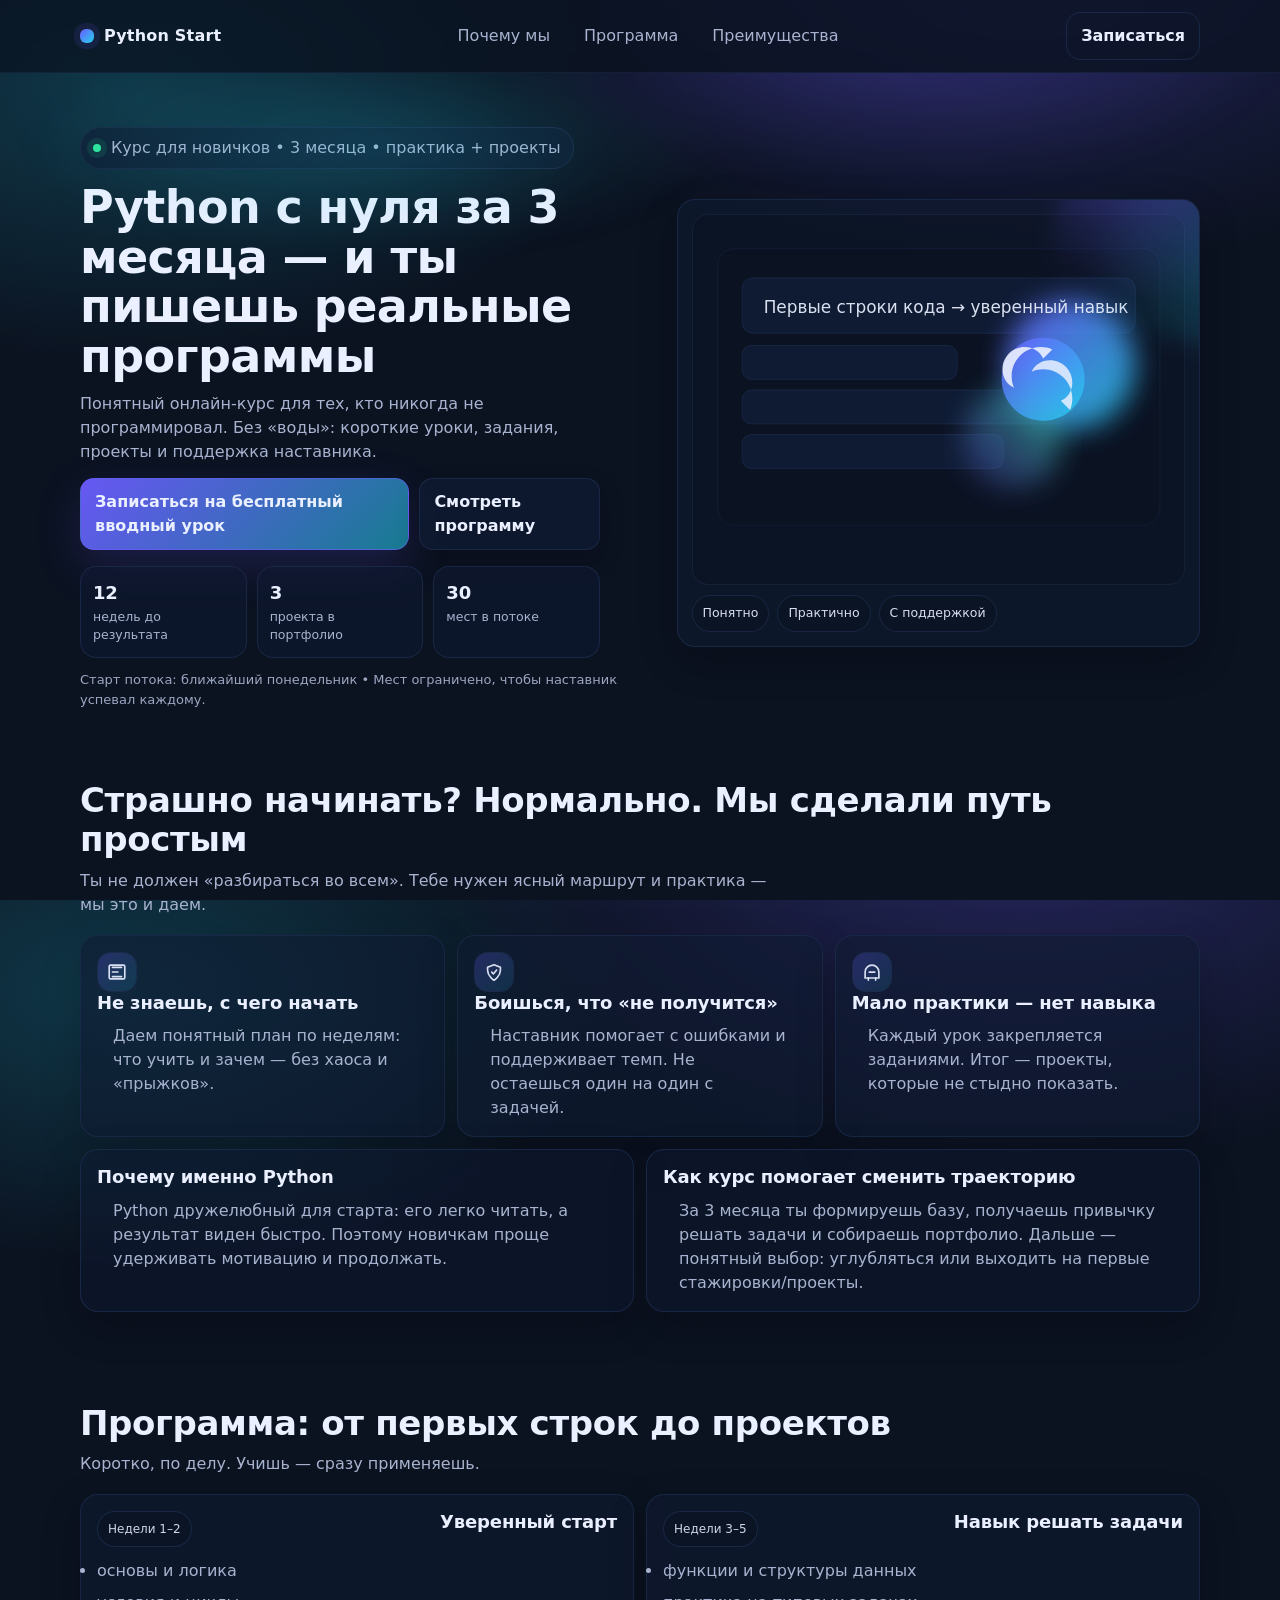
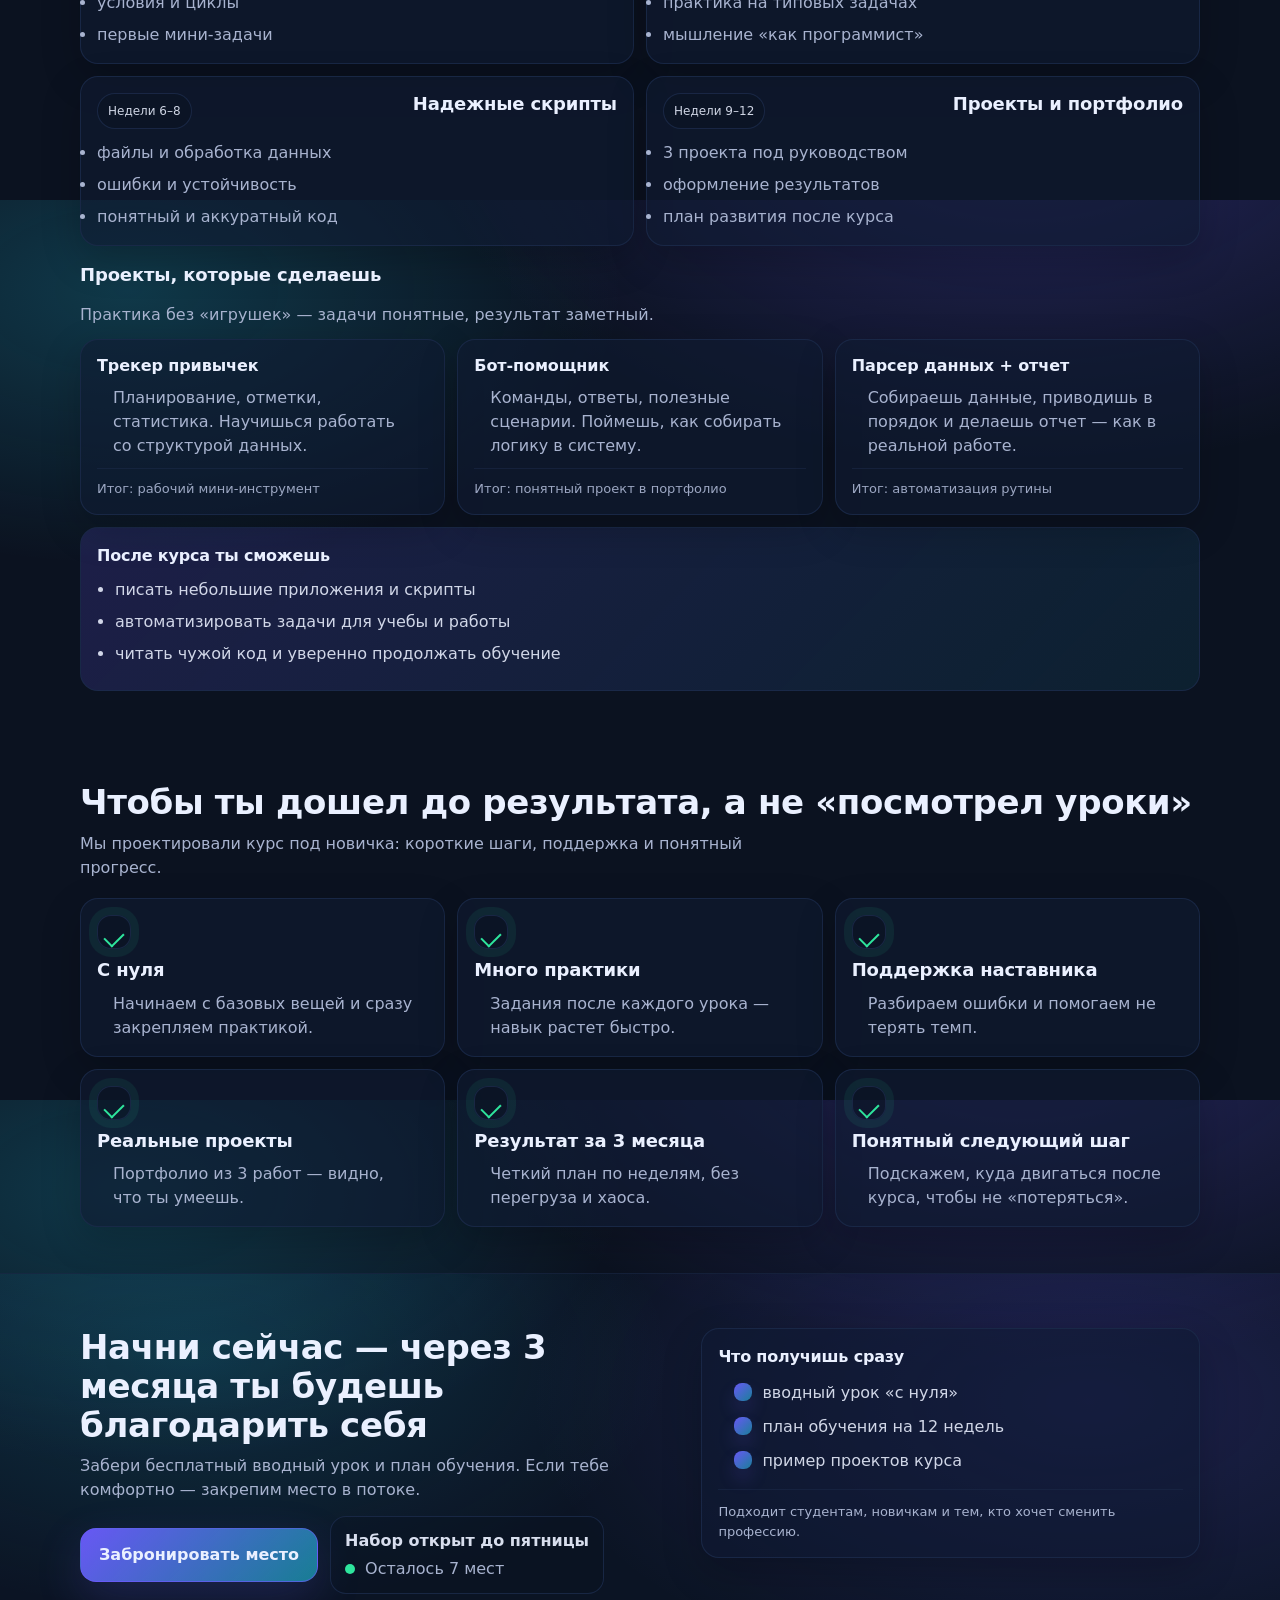
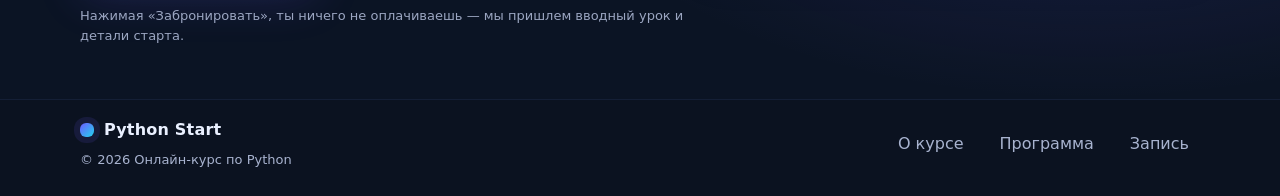
==== index.html @ 7d52decf "Add files via upload" ====
<!doctype html>
<html lang="ru">
<head>
  <meta charset="utf-8" />
  <meta name="viewport" content="width=device-width, initial-scale=1" />
  <title>Онлайн‑курс Python с нуля за 3 месяца</title>
  <meta name="description" content="Онлайн‑курс по Python для новичков: практика, проекты, поддержка наставника. Результат за 3 месяца." />
  <link rel="stylesheet" href="styles.css" />
</head>

<body>
  <a class="skip" href="#content">Перейти к содержанию</a>

  <header class="topbar">
    <div class="container topbar__inner">
      <div class="brand" aria-label="Python Start">
        <span class="brand__mark" aria-hidden="true"></span>
        <span class="brand__name">Python Start</span>
      </div>

      <nav class="nav" aria-label="Навигация">
        <a class="nav__link" href="#value">Почему мы</a>
        <a class="nav__link" href="#program">Программа</a>
        <a class="nav__link" href="#benefits">Преимущества</a>
      </nav>

      <a class="btn btn--ghost" href="#cta">Записаться</a>
    </div>
  </header>

  <main id="content">
    <!-- 1) HERO -->
    <section class="hero">
      <div class="container hero__grid">
        <div class="hero__copy">
          <div class="badge">
            <span class="badge__dot" aria-hidden="true"></span>
            <span>Курс для новичков • 3 месяца • практика + проекты</span>
          </div>

          <h1 class="h1">Python с нуля за 3 месяца — и ты пишешь реальные программы</h1>
          <p class="lead">
            Понятный онлайн‑курс для тех, кто никогда не программировал.
            Без «воды»: короткие уроки, задания, проекты и поддержка наставника.
          </p>

          <div class="hero__actions">
            <a class="btn btn--primary" href="#cta">Записаться на бесплатный вводный урок</a>
            <a class="btn btn--soft" href="#program">Смотреть программу</a>
          </div>

          <div class="trust">
            <div class="trust__item">
              <span class="trust__kpi">12</span>
              <span class="trust__text">недель до результата</span>
            </div>
            <div class="trust__item">
              <span class="trust__kpi">3</span>
              <span class="trust__text">проекта в портфолио</span>
            </div>
            <div class="trust__item">
              <span class="trust__kpi">30</span>
              <span class="trust__text">мест в потоке</span>
            </div>
          </div>

          <p class="micro">
            Старт потока: ближайший понедельник • Мест ограничено, чтобы наставник успевал каждому.
          </p>
        </div>

        <div class="hero__media" aria-hidden="true">
          <div class="card card--media">
            <div class="media__glow"></div>

            <!-- Абстрактная SVG-иллюстрация (встроено, без загрузок) -->
            <svg class="hero-illustration" viewBox="0 0 640 480" role="img" aria-label="Абстрактная иллюстрация обучения">
              <defs>
                <linearGradient id="g1" x1="0" x2="1" y1="0" y2="1">
                  <stop offset="0" stop-color="#6D5BFF" stop-opacity="0.95"/>
                  <stop offset="1" stop-color="#22D3EE" stop-opacity="0.9"/>
                </linearGradient>
                <linearGradient id="g2" x1="1" x2="0" y1="0" y2="1">
                  <stop offset="0" stop-color="#2EE59D" stop-opacity="0.75"/>
                  <stop offset="1" stop-color="#6D5BFF" stop-opacity="0.25"/>
                </linearGradient>
                <filter id="blur" x="-20%" y="-20%" width="140%" height="140%">
                  <feGaussianBlur stdDeviation="18"/>
                </filter>
              </defs>

              <rect x="32" y="44" width="576" height="360" rx="22" fill="#0B1220" opacity="0.55" stroke="#1C2B4A"/>
              <rect x="64" y="82" width="512" height="72" rx="14" fill="#0F1B33" stroke="#1C2B4A"/>
              <rect x="64" y="170" width="280" height="44" rx="12" fill="#0F1B33" stroke="#1C2B4A"/>
              <rect x="64" y="228" width="420" height="44" rx="12" fill="#0F1B33" stroke="#1C2B4A"/>
              <rect x="64" y="286" width="340" height="44" rx="12" fill="#0F1B33" stroke="#1C2B4A"/>

              <circle cx="492" cy="195" r="84" fill="url(#g1)" filter="url(#blur)" opacity="0.9"/>
              <circle cx="416" cy="292" r="64" fill="url(#g2)" filter="url(#blur)" opacity="0.85"/>

              <path d="M456 160c30 0 54 24 54 54s-24 54-54 54-54-24-54-54 24-54 54-54Z" fill="url(#g1)" opacity="0.9"/>
              <path d="M456 187c-4-9-13-15-24-15-16 0-29 13-29 29 0 11 6 20 15 24-2-5-3-10-3-15 0-21 17-38 38-38 5 0 10 1 15 3Z" fill="#EAF0FF" opacity="0.9"/>
              <path d="M479 242c9-4 15-13 15-24 0-16-13-29-29-29-11 0-20 6-24 15 5-2 10-3 15-3 21 0 38 17 38 38 0 5-1 10-3 15Z" fill="#EAF0FF" opacity="0.85"/>

              <text x="92" y="128" fill="#EAF0FF" font-family="ui-sans-serif, system-ui" font-size="22" opacity="0.92">Первые строки кода → уверенный навык</text>
            </svg>

            <div class="media__caption">
              <div class="pill">Понятно</div>
              <div class="pill">Практично</div>
              <div class="pill">С поддержкой</div>
            </div>
          </div>
        </div>
      </div>

      <div class="hero__bg" aria-hidden="true"></div>
    </section>

    <!-- 2) ПРОБЛЕМА И ЦЕННОСТЬ -->
    <section class="section" id="value">
      <div class="container">
        <div class="section__head">
          <h2 class="h2">Страшно начинать? Нормально. Мы сделали путь простым</h2>
          <p class="sublead">Ты не должен «разбираться во всем». Тебе нужен ясный маршрут и практика — мы это и даем.</p>
        </div>

        <div class="grid grid--3">
          <article class="card card--icon">
            <div class="icon" aria-hidden="true">
              <svg viewBox="0 0 24 24" fill="none">
                <path d="M7 7h10M7 12h6M7 17h10" stroke="currentColor" stroke-width="1.8" stroke-linecap="round"/>
                <path d="M5 4.5h14A1.5 1.5 0 0 1 20.5 6v12A1.5 1.5 0 0 1 19 19.5H5A1.5 1.5 0 0 1 3.5 18V6A1.5 1.5 0 0 1 5 4.5Z" stroke="currentColor" stroke-width="1.8"/>
              </svg>
            </div>
            <h3 class="h3">Не знаешь, с чего начать</h3>
            <p class="p">Даем понятный план по неделям: что учить и зачем — без хаоса и «прыжков».</p>
          </article>

          <article class="card card--icon">
            <div class="icon" aria-hidden="true">
              <svg viewBox="0 0 24 24" fill="none">
                <path d="M12 21s7-4.5 7-11V6.8L12 4 5 6.8V10c0 6.5 7 11 7 11Z" stroke="currentColor" stroke-width="1.8" stroke-linejoin="round"/>
                <path d="M9.5 12.2l1.8 1.9 3.6-4.2" stroke="currentColor" stroke-width="1.8" stroke-linecap="round" stroke-linejoin="round"/>
              </svg>
            </div>
            <h3 class="h3">Боишься, что «не получится»</h3>
            <p class="p">Наставник помогает с ошибками и поддерживает темп. Не остаешься один на один с задачей.</p>
          </article>

          <article class="card card--icon">
            <div class="icon" aria-hidden="true">
              <svg viewBox="0 0 24 24" fill="none">
                <path d="M4.5 12a7.5 7.5 0 0 1 15 0v6.5H4.5V12Z" stroke="currentColor" stroke-width="1.8"/>
                <path d="M8 18.5V21M16 18.5V21" stroke="currentColor" stroke-width="1.8" stroke-linecap="round"/>
                <path d="M9 12.2h6" stroke="currentColor" stroke-width="1.8" stroke-linecap="round"/>
              </svg>
            </div>
            <h3 class="h3">Мало практики — нет навыка</h3>
            <p class="p">Каждый урок закрепляется заданиями. Итог — проекты, которые не стыдно показать.</p>
          </article>
        </div>

        <div class="split">
          <div class="card card--soft">
            <h3 class="h3">Почему именно Python</h3>
            <p class="p">
              Python дружелюбный для старта: его легко читать, а результат виден быстро.
              Поэтому новичкам проще удерживать мотивацию и продолжать.
            </p>
          </div>

          <div class="card card--soft">
            <h3 class="h3">Как курс помогает сменить траекторию</h3>
            <p class="p">
              За 3 месяца ты формируешь базу, получаешь привычку решать задачи и собираешь портфолио.
              Дальше — понятный выбор: углубляться или выходить на первые стажировки/проекты.
            </p>
          </div>
        </div>
      </div>
    </section>

    <!-- 3) ПРОГРАММА -->
    <section class="section" id="program">
      <div class="container">
        <div class="section__head">
          <h2 class="h2">Программа: от первых строк до проектов</h2>
          <p class="sublead">Коротко, по делу. Учишь — сразу применяешь.</p>
        </div>

        <div class="grid grid--2">
          <article class="card">
            <div class="card__top">
              <span class="tag">Недели 1–2</span>
              <h3 class="h3">Уверенный старт</h3>
            </div>
            <ul class="list">
              <li>основы и логика</li>
              <li>условия и циклы</li>
              <li>первые мини‑задачи</li>
            </ul>
          </article>

          <article class="card">
            <div class="card__top">
              <span class="tag">Недели 3–5</span>
              <h3 class="h3">Навык решать задачи</h3>
            </div>
            <ul class="list">
              <li>функции и структуры данных</li>
              <li>практика на типовых задачах</li>
              <li>мышление «как программист»</li>
            </ul>
          </article>

          <article class="card">
            <div class="card__top">
              <span class="tag">Недели 6–8</span>
              <h3 class="h3">Надежные скрипты</h3>
            </div>
            <ul class="list">
              <li>файлы и обработка данных</li>
              <li>ошибки и устойчивость</li>
              <li>понятный и аккуратный код</li>
            </ul>
          </article>

          <article class="card">
            <div class="card__top">
              <span class="tag">Недели 9–12</span>
              <h3 class="h3">Проекты и портфолио</h3>
            </div>
            <ul class="list">
              <li>3 проекта под руководством</li>
              <li>оформление результатов</li>
              <li>план развития после курса</li>
            </ul>
          </article>
        </div>

        <div class="projects">
          <div class="projects__head">
            <h3 class="h3">Проекты, которые сделаешь</h3>
            <p class="p">Практика без «игрушек» — задачи понятные, результат заметный.</p>
          </div>

          <div class="grid grid--3">
            <article class="card card--project">
              <h4 class="h4">Трекер привычек</h4>
              <p class="p">Планирование, отметки, статистика. Научишься работать со структурой данных.</p>
              <div class="meta">Итог: рабочий мини‑инструмент</div>
            </article>

            <article class="card card--project">
              <h4 class="h4">Бот‑помощник</h4>
              <p class="p">Команды, ответы, полезные сценарии. Поймешь, как собирать логику в систему.</p>
              <div class="meta">Итог: понятный проект в портфолио</div>
            </article>

            <article class="card card--project">
              <h4 class="h4">Парсер данных + отчет</h4>
              <p class="p">Собираешь данные, приводишь в порядок и делаешь отчет — как в реальной работе.</p>
              <div class="meta">Итог: автоматизация рутины</div>
            </article>
          </div>

          <div class="after">
            <div class="after__title">После курса ты сможешь</div>
            <ul class="after__list">
              <li>писать небольшие приложения и скрипты</li>
              <li>автоматизировать задачи для учебы и работы</li>
              <li>читать чужой код и уверенно продолжать обучение</li>
            </ul>
          </div>
        </div>
      </div>
    </section>

    <!-- 4) ПРЕИМУЩЕСТВА -->
    <section class="section" id="benefits">
      <div class="container">
        <div class="section__head">
          <h2 class="h2">Чтобы ты дошел до результата, а не «посмотрел уроки»</h2>
          <p class="sublead">Мы проектировали курс под новичка: короткие шаги, поддержка и понятный прогресс.</p>
        </div>

        <div class="grid grid--3">
          <article class="card card--benefit">
            <div class="check" aria-hidden="true"></div>
            <h3 class="h3">С нуля</h3>
            <p class="p">Начинаем с базовых вещей и сразу закрепляем практикой.</p>
          </article>

          <article class="card card--benefit">
            <div class="check" aria-hidden="true"></div>
            <h3 class="h3">Много практики</h3>
            <p class="p">Задания после каждого урока — навык растет быстро.</p>
          </article>

          <article class="card card--benefit">
            <div class="check" aria-hidden="true"></div>
            <h3 class="h3">Поддержка наставника</h3>
            <p class="p">Разбираем ошибки и помогаем не терять темп.</p>
          </article>

          <article class="card card--benefit">
            <div class="check" aria-hidden="true"></div>
            <h3 class="h3">Реальные проекты</h3>
            <p class="p">Портфолио из 3 работ — видно, что ты умеешь.</p>
          </article>

          <article class="card card--benefit">
            <div class="check" aria-hidden="true"></div>
            <h3 class="h3">Результат за 3 месяца</h3>
            <p class="p">Четкий план по неделям, без перегруза и хаоса.</p>
          </article>

          <article class="card card--benefit">
            <div class="check" aria-hidden="true"></div>
            <h3 class="h3">Понятный следующий шаг</h3>
            <p class="p">Подскажем, куда двигаться после курса, чтобы не «потеряться».</p>
          </article>
        </div>
      </div>
    </section>

    <!-- 5) FINAL CTA -->
    <section class="cta" id="cta">
      <div class="container cta__grid">
        <div class="cta__copy">
          <h2 class="h2">Начни сейчас — через 3 месяца ты будешь благодарить себя</h2>
          <p class="sublead">
            Забери бесплатный вводный урок и план обучения. Если тебе комфортно — закрепим место в потоке.
          </p>

          <div class="cta__row">
            <a class="btn btn--primary btn--lg" href="#" aria-label="Забронировать место на курсе">Забронировать место</a>
            <div class="limit">
              <div class="limit__top">Набор открыт до пятницы</div>
              <div class="limit__bottom"><span class="pulse" aria-hidden="true"></span> Осталось 7 мест</div>
            </div>
          </div>

          <p class="micro">
            Нажимая «Забронировать», ты ничего не оплачиваешь — мы пришлем вводный урок и детали старта.
          </p>
        </div>

        <div class="cta__side" aria-hidden="true">
          <div class="card card--cta">
            <div class="card--cta__title">Что получишь сразу</div>
            <ul class="list list--ticks">
              <li>вводный урок «с нуля»</li>
              <li>план обучения на 12 недель</li>
              <li>пример проектов курса</li>
            </ul>
            <div class="note">Подходит студентам, новичкам и тем, кто хочет сменить профессию.</div>
          </div>
        </div>
      </div>
    </section>
  </main>

  <footer class="footer">
    <div class="container footer__inner">
      <div class="footer__left">
        <div class="brand brand--small">
          <span class="brand__mark" aria-hidden="true"></span>
          <span class="brand__name">Python Start</span>
        </div>
        <div class="footer__meta">© <span id="y">2026</span> Онлайн‑курс по Python</div>
      </div>

      <div class="footer__right">
        <a class="footer__link" href="#value">О курсе</a>
        <a class="footer__link" href="#program">Программа</a>
        <a class="footer__link" href="#cta">Запись</a>
      </div>
    </div>

    <script>
      document.getElementById('y').textContent = new Date().getFullYear();
    </script>
  </footer>
</body>
</html>
---- styles.css ----
:root{
  --bg: #0B1220;
  --surface: #0F1B33;
  --text: #EAF0FF;
  --muted: #A8B3CF;
  --border: #1C2B4A;
  --primary: #6D5BFF;
  --cyan: #22D3EE;
  --success: #2EE59D;

  --shadow: 0 14px 40px rgba(0,0,0,.35);
  --shadow-soft: 0 10px 26px rgba(0,0,0,.25);
  --radius: 18px;
  --radius-sm: 14px;

  --container: 1120px;
}

*{ box-sizing: border-box; }
html,body{ height:100%; }
body{
  margin:0;
  font-family: ui-sans-serif, system-ui, -apple-system, "Segoe UI", Roboto, Arial, "Noto Sans", "Liberation Sans", sans-serif;
  background: radial-gradient(1000px 600px at 80% -10%, rgba(109,91,255,.28), transparent 60%),
              radial-gradient(900px 500px at 10% 10%, rgba(34,211,238,.20), transparent 55%),
              var(--bg);
  color: var(--text);
  line-height: 1.5;
}

a{ color: inherit; text-decoration: none; }
img, svg{ max-width: 100%; display: block; }

.container{
  width: min(100% - 32px, var(--container));
  margin-inline: auto;
}

.skip{
  position:absolute;
  left:-999px;
  top:10px;
  padding:10px 12px;
  border-radius: 12px;
  background: var(--surface);
  border: 1px solid var(--border);
  color: var(--text);
}
.skip:focus{ left: 16px; z-index: 9999; }

.topbar{
  position: sticky;
  top:0;
  z-index: 50;
  background: rgba(11,18,32,.72);
  backdrop-filter: blur(10px);
  border-bottom: 1px solid rgba(28,43,74,.55);
}
.topbar__inner{
  display:flex;
  align-items:center;
  justify-content: space-between;
  gap: 14px;
  padding: 12px 0;
}

.brand{
  display:flex;
  align-items:center;
  gap: 10px;
  min-width: 150px;
}
.brand__mark{
  width: 14px;
  height: 14px;
  border-radius: 6px;
  background: linear-gradient(135deg, var(--primary), var(--cyan));
  box-shadow: 0 0 0 6px rgba(109,91,255,.12);
}
.brand__name{
  font-weight: 700;
  letter-spacing: .2px;
}
.brand--small .brand__name{ font-weight: 650; }

.nav{
  display:none;
  gap: 14px;
  flex: 1;
  justify-content: center;
}
.nav__link{
  color: var(--muted);
  padding: 8px 10px;
  border-radius: 12px;
  transition: background .2s ease, color .2s ease;
}
.nav__link:hover{
  background: rgba(15,27,51,.75);
  color: var(--text);
}

.btn{
  display:inline-flex;
  align-items:center;
  justify-content:center;
  gap: 10px;
  padding: 11px 14px;
  border-radius: 14px;
  border: 1px solid rgba(28,43,74,.9);
  background: rgba(15,27,51,.55);
  color: var(--text);
  font-weight: 650;
  box-shadow: 0 10px 26px rgba(0,0,0,.18);
  transition: transform .15s ease, box-shadow .15s ease, border-color .15s ease, background .15s ease;
  user-select: none;
}
.btn:hover{
  transform: translateY(-1px);
  box-shadow: var(--shadow-soft);
  border-color: rgba(34,211,238,.45);
}
.btn:active{ transform: translateY(0px) scale(.99); }

.btn--primary{
  border: 1px solid rgba(109,91,255,.55);
  background: linear-gradient(135deg, rgba(109,91,255,.95), rgba(34,211,238,.55));
  box-shadow: 0 16px 46px rgba(109,91,255,.18);
}
.btn--primary:hover{
  border-color: rgba(34,211,238,.65);
  box-shadow: 0 18px 58px rgba(34,211,238,.16);
}
.btn--ghost{
  background: transparent;
  box-shadow: none;
}
.btn--ghost:hover{
  background: rgba(15,27,51,.55);
  box-shadow: 0 10px 22px rgba(0,0,0,.18);
}
.btn--soft{
  background: rgba(15,27,51,.75);
}
.btn--lg{
  padding: 14px 18px;
  border-radius: 16px;
}

.hero{
  position: relative;
  padding: 34px 0 22px;
  overflow: hidden;
}
.hero__grid{
  display:grid;
  gap: 18px;
  align-items: start;
}
.hero__bg{
  position:absolute;
  inset: -40% -20% auto -20%;
  height: 520px;
  background: radial-gradient(closest-side at 65% 45%, rgba(109,91,255,.22), transparent 60%),
              radial-gradient(closest-side at 35% 65%, rgba(34,211,238,.18), transparent 55%);
  filter: blur(18px);
  pointer-events:none;
}

.badge{
  display:inline-flex;
  align-items:center;
  gap: 10px;
  padding: 8px 12px;
  border-radius: 999px;
  border: 1px solid rgba(28,43,74,.9);
  background: rgba(15,27,51,.62);
  color: var(--muted);
}
.badge__dot{
  width: 8px;
  height: 8px;
  border-radius: 999px;
  background: var(--success);
  box-shadow: 0 0 0 6px rgba(46,229,157,.10);
}

.h1{
  margin: 14px 0 10px;
  font-size: clamp(28px, 6.2vw, 46px);
  line-height: 1.08;
  letter-spacing: -0.6px;
}
.h2{
  margin: 0;
  font-size: clamp(22px, 4.8vw, 34px);
  line-height: 1.14;
  letter-spacing: -0.35px;
}
.h3{
  margin: 0;
  font-size: 18px;
  line-height: 1.25;
  letter-spacing: -0.15px;
}
.h4{
  margin: 0;
  font-size: 16px;
  line-height: 1.25;
  letter-spacing: -0.1px;
}

.lead{
  margin: 0 0 14px;
  color: var(--muted);
  font-size: 16px;
  max-width: 52ch;
}
.sublead{
  margin: 10px 0 0;
  color: var(--muted);
  max-width: 70ch;
}
.p{
  margin: 10px 0 0;
  color: var(--muted);
}
.micro{
  margin: 12px 0 0;
  color: rgba(168,179,207,.92);
  font-size: 13px;
}

.hero__actions{
  display:flex;
  flex-direction: column;
  gap: 10px;
  margin-top: 10px;
  align-items: stretch;
  max-width: 520px;
}

.trust{
  display:grid;
  grid-template-columns: repeat(3, 1fr);
  gap: 10px;
  margin-top: 16px;
  max-width: 520px;
}
.trust__item{
  padding: 12px 12px;
  border-radius: 16px;
  border: 1px solid rgba(28,43,74,.85);
  background: rgba(15,27,51,.55);
}
.trust__kpi{
  display:block;
  font-weight: 800;
  font-size: 18px;
  letter-spacing: -0.2px;
}
.trust__text{
  display:block;
  margin-top: 2px;
  color: var(--muted);
  font-size: 12.5px;
}

.hero__media{
  margin-top: 10px;
}
.card{
  border-radius: var(--radius);
  border: 1px solid rgba(28,43,74,.85);
  background: rgba(15,27,51,.60);
  box-shadow: 0 14px 40px rgba(0,0,0,.20);
}
.card--media{
  position: relative;
  overflow: hidden;
  padding: 14px;
}
.media__glow{
  position:absolute;
  inset: -120px -120px auto auto;
  width: 260px;
  height: 260px;
  background: radial-gradient(circle at 30% 30%, rgba(109,91,255,.38), transparent 60%),
              radial-gradient(circle at 70% 70%, rgba(34,211,238,.22), transparent 55%);
  filter: blur(10px);
  transform: rotate(12deg);
  pointer-events: none;
}
.hero-illustration{
  border-radius: 16px;
  border: 1px solid rgba(28,43,74,.55);
  background: rgba(11,18,32,.40);
}
.media__caption{
  display:flex;
  gap: 8px;
  flex-wrap: wrap;
  margin-top: 10px;
}
.pill{
  padding: 8px 10px;
  border-radius: 999px;
  border: 1px solid rgba(28,43,74,.75);
  background: rgba(11,18,32,.45);
  color: rgba(234,240,255,.92);
  font-size: 12.5px;
}

.section{
  padding: 46px 0;
}
.section__head{
  margin-bottom: 18px;
}

.grid{
  display:grid;
  gap: 12px;
}
.grid--2{ grid-template-columns: 1fr; }
.grid--3{ grid-template-columns: 1fr; }

.card--icon{
  padding: 16px;
}
.icon{
  width: 40px;
  height: 40px;
  border-radius: 14px;
  display:grid;
  place-items:center;
  background: linear-gradient(135deg, rgba(109,91,255,.25), rgba(34,211,238,.12));
  border: 1px solid rgba(28,43,74,.9);
  color: rgba(234,240,255,.92);
}
.icon svg{ width: 22px; height: 22px; }

.split{
  display:grid;
  gap: 12px;
  margin-top: 12px;
}
.card--soft{
  padding: 16px;
  background: rgba(15,27,51,.48);
}

.card__top{
  display:flex;
  align-items:flex-start;
  justify-content: space-between;
  gap: 10px;
  padding: 16px 16px 0;
}
.tag{
  display:inline-flex;
  padding: 8px 10px;
  border-radius: 999px;
  border: 1px solid rgba(28,43,74,.85);
  background: rgba(11,18,32,.45);
  color: rgba(234,240,255,.88);
  font-size: 12px;
  white-space: nowrap;
}
.card ul, .card p{ padding-inline: 16px; }
.card ul{ margin: 12px 0 16px; }

.list{
  margin: 12px 0 0;
  padding-left: 18px;
  color: var(--muted);
}
.list li{ margin: 8px 0; }

.projects{
  margin-top: 18px;
}
.projects__head{
  display:flex;
  flex-direction: column;
  gap: 6px;
  margin-bottom: 12px;
}
.card--project{
  padding: 16px;
  transition: transform .15s ease, border-color .15s ease, box-shadow .15s ease;
}
.card--project:hover{
  transform: translateY(-2px);
  border-color: rgba(109,91,255,.45);
  box-shadow: var(--shadow);
}
.meta{
  margin-top: 10px;
  color: rgba(168,179,207,.92);
  font-size: 13px;
  padding-top: 10px;
  border-top: 1px solid rgba(28,43,74,.55);
}

.after{
  margin-top: 12px;
  padding: 16px;
  border-radius: var(--radius);
  border: 1px solid rgba(28,43,74,.85);
  background: linear-gradient(135deg, rgba(109,91,255,.18), rgba(34,211,238,.08));
}
.after__title{
  font-weight: 750;
  letter-spacing: -0.2px;
}
.after__list{
  margin: 10px 0 0;
  padding-left: 18px;
  color: rgba(234,240,255,.88);
}
.after__list li{ margin: 8px 0; color: rgba(234,240,255,.88); }

.card--benefit{
  padding: 16px;
  position: relative;
  overflow: hidden;
  transition: transform .15s ease, border-color .15s ease, box-shadow .15s ease;
}
.card--benefit:hover{
  transform: translateY(-2px);
  border-color: rgba(34,211,238,.38);
  box-shadow: var(--shadow);
}
.check{
  width: 34px;
  height: 34px;
  border-radius: 14px;
  border: 1px solid rgba(28,43,74,.85);
  background: rgba(11,18,32,.45);
  box-shadow: 0 0 0 8px rgba(46,229,157,.08);
  margin-bottom: 10px;
  position: relative;
}
.check::after{
  content:"";
  position:absolute;
  inset: 0;
  margin:auto;
  width: 16px;
  height: 10px;
  border-left: 2px solid var(--success);
  border-bottom: 2px solid var(--success);
  transform: rotate(-45deg);
  top: 10px;
}

.cta{
  padding: 54px 0;
  border-top: 1px solid rgba(28,43,74,.55);
  background:
    radial-gradient(800px 420px at 15% 20%, rgba(34,211,238,.14), transparent 60%),
    radial-gradient(900px 480px at 85% 30%, rgba(109,91,255,.18), transparent 62%),
    rgba(15,27,51,.25);
}
.cta__grid{
  display:grid;
  gap: 12px;
  align-items: start;
}
.cta__row{
  display:flex;
  flex-direction: column;
  gap: 12px;
  margin-top: 14px;
  align-items: stretch;
}
.limit{
  padding: 12px 14px;
  border-radius: 16px;
  border: 1px solid rgba(28,43,74,.85);
  background: rgba(11,18,32,.35);
}
.limit__top{
  color: rgba(234,240,255,.92);
  font-weight: 650;
}
.limit__bottom{
  margin-top: 4px;
  color: var(--muted);
  display:flex;
  align-items:center;
  gap: 10px;
}
.pulse{
  width: 10px;
  height: 10px;
  border-radius: 999px;
  background: var(--success);
  box-shadow: 0 0 0 0 rgba(46,229,157,.35);
  animation: pulse 1.6s infinite;
}
@keyframes pulse{
  0%{ box-shadow: 0 0 0 0 rgba(46,229,157,.35); }
  70%{ box-shadow: 0 0 0 14px rgba(46,229,157,0); }
  100%{ box-shadow: 0 0 0 0 rgba(46,229,157,0); }
}

.card--cta{
  padding: 16px;
  background: rgba(15,27,51,.55);
}
.card--cta__title{
  font-weight: 800;
  letter-spacing: -0.2px;
  margin-bottom: 8px;
}
.list--ticks{
  list-style: none;
  padding-left: 0;
  margin: 12px 0 0;
}
.list--ticks li{
  display:flex;
  gap: 10px;
  margin: 10px 0;
  color: rgba(234,240,255,.88);
}
.list--ticks li::before{
  content:"";
  width: 18px;
  height: 18px;
  margin-top: 2px;
  border-radius: 8px;
  background: linear-gradient(135deg, rgba(109,91,255,.95), rgba(34,211,238,.55));
  box-shadow: 0 10px 18px rgba(109,91,255,.18);
  flex: 0 0 auto;
}
.note{
  margin-top: 12px;
  color: var(--muted);
  font-size: 13px;
  border-top: 1px solid rgba(28,43,74,.55);
  padding-top: 12px;
}

.footer{
  padding: 18px 0 26px;
  border-top: 1px solid rgba(28,43,74,.55);
}
.footer__inner{
  display:flex;
  flex-direction: column;
  gap: 12px;
  align-items: flex-start;
  justify-content: space-between;
}
.footer__meta{
  margin-top: 8px;
  color: var(--muted);
  font-size: 13px;
}
.footer__right{
  display:flex;
  gap: 14px;
  flex-wrap: wrap;
}
.footer__link{
  color: var(--muted);
  padding: 8px 10px;
  border-radius: 12px;
  border: 1px solid transparent;
  transition: background .2s ease, color .2s ease, border-color .2s ease;
}
.footer__link:hover{
  color: var(--text);
  background: rgba(15,27,51,.55);
  border-color: rgba(28,43,74,.7);
}

@media (min-width: 860px){
  .nav{ display:flex; }
  .hero{ padding: 54px 0 26px; }
  .hero__grid{
    grid-template-columns: 1.05fr .95fr;
    gap: 18px;
    align-items: center;
  }
  .hero__actions{
    flex-direction: row;
    align-items: center;
  }
  .hero__actions .btn{ width: auto; }
  .grid--2{ grid-template-columns: repeat(2, 1fr); }
  .grid--3{ grid-template-columns: repeat(3, 1fr); }
  .split{ grid-template-columns: repeat(2, 1fr); }
  .cta__grid{ grid-template-columns: 1.1fr .9fr; }
  .cta__row{
    flex-direction: row;
    align-items: center;
  }
  .footer__inner{
    flex-direction: row;
    align-items: center;
  }
}
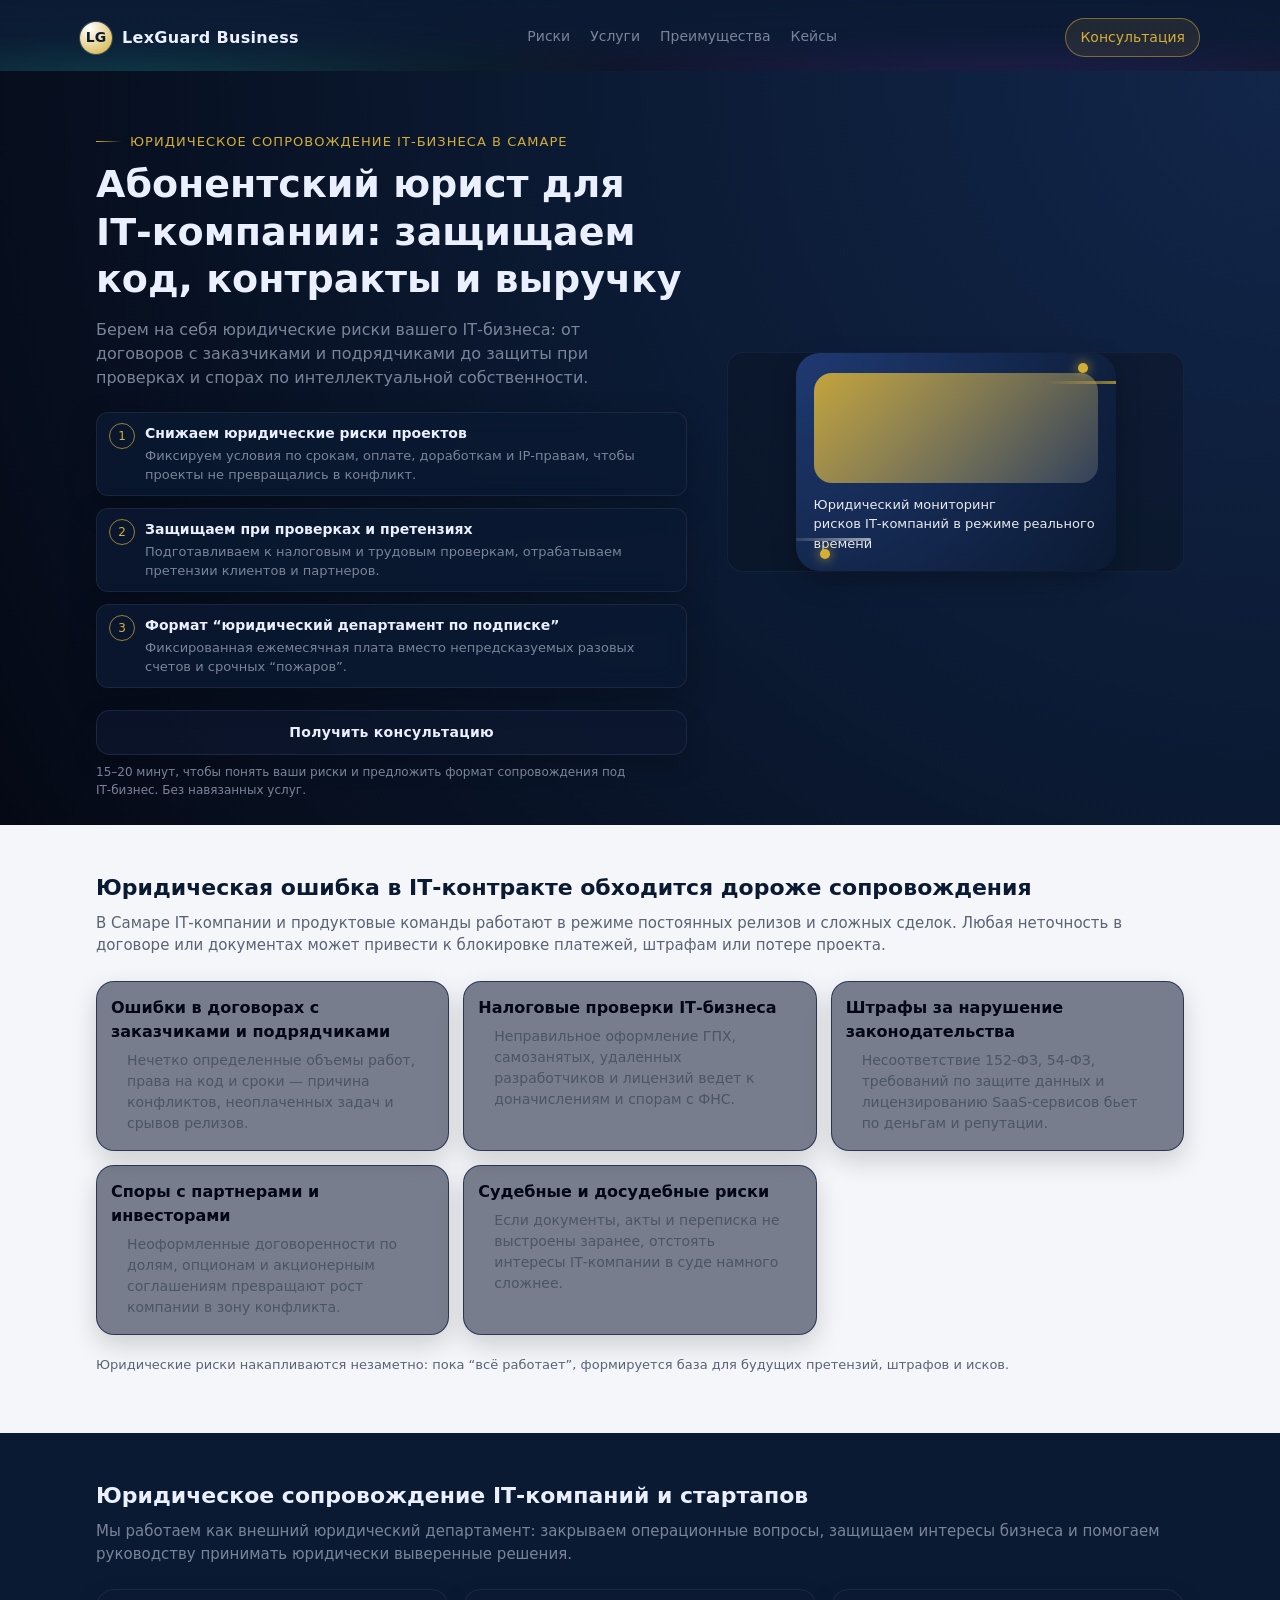
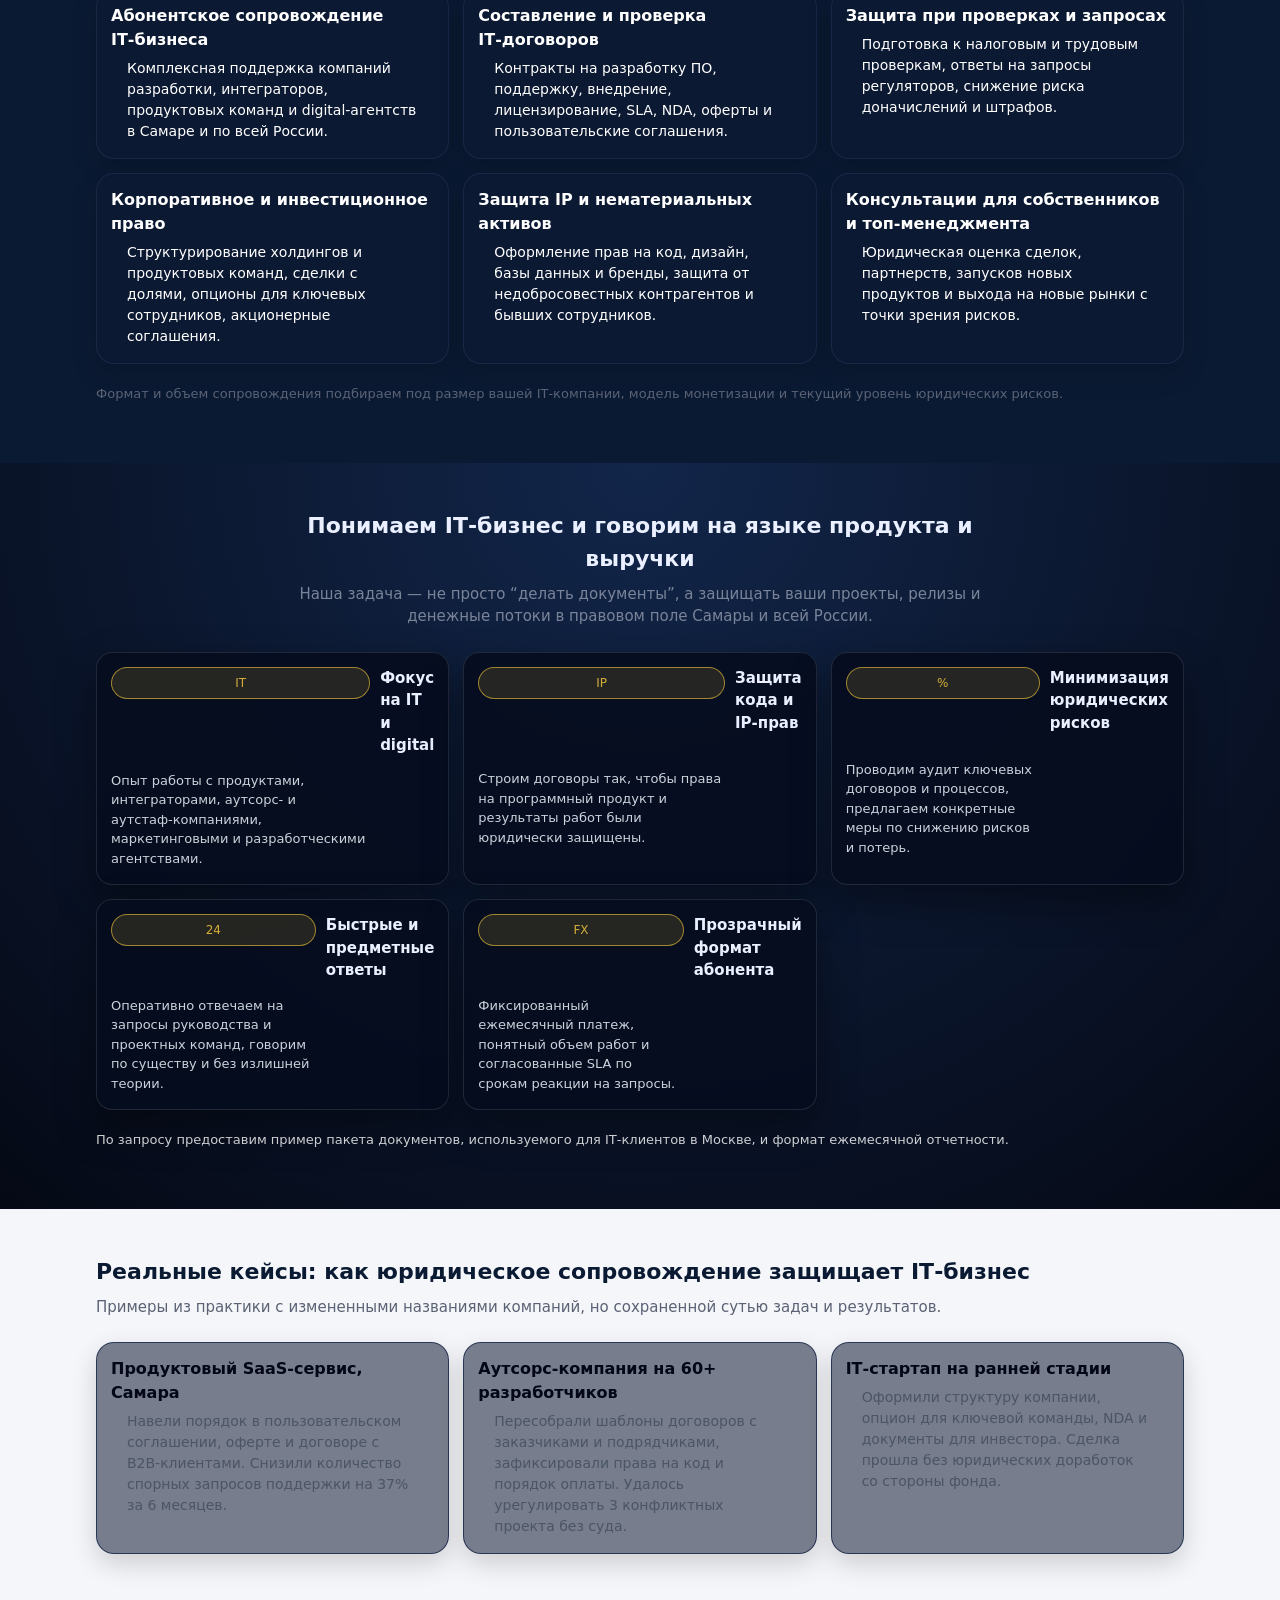
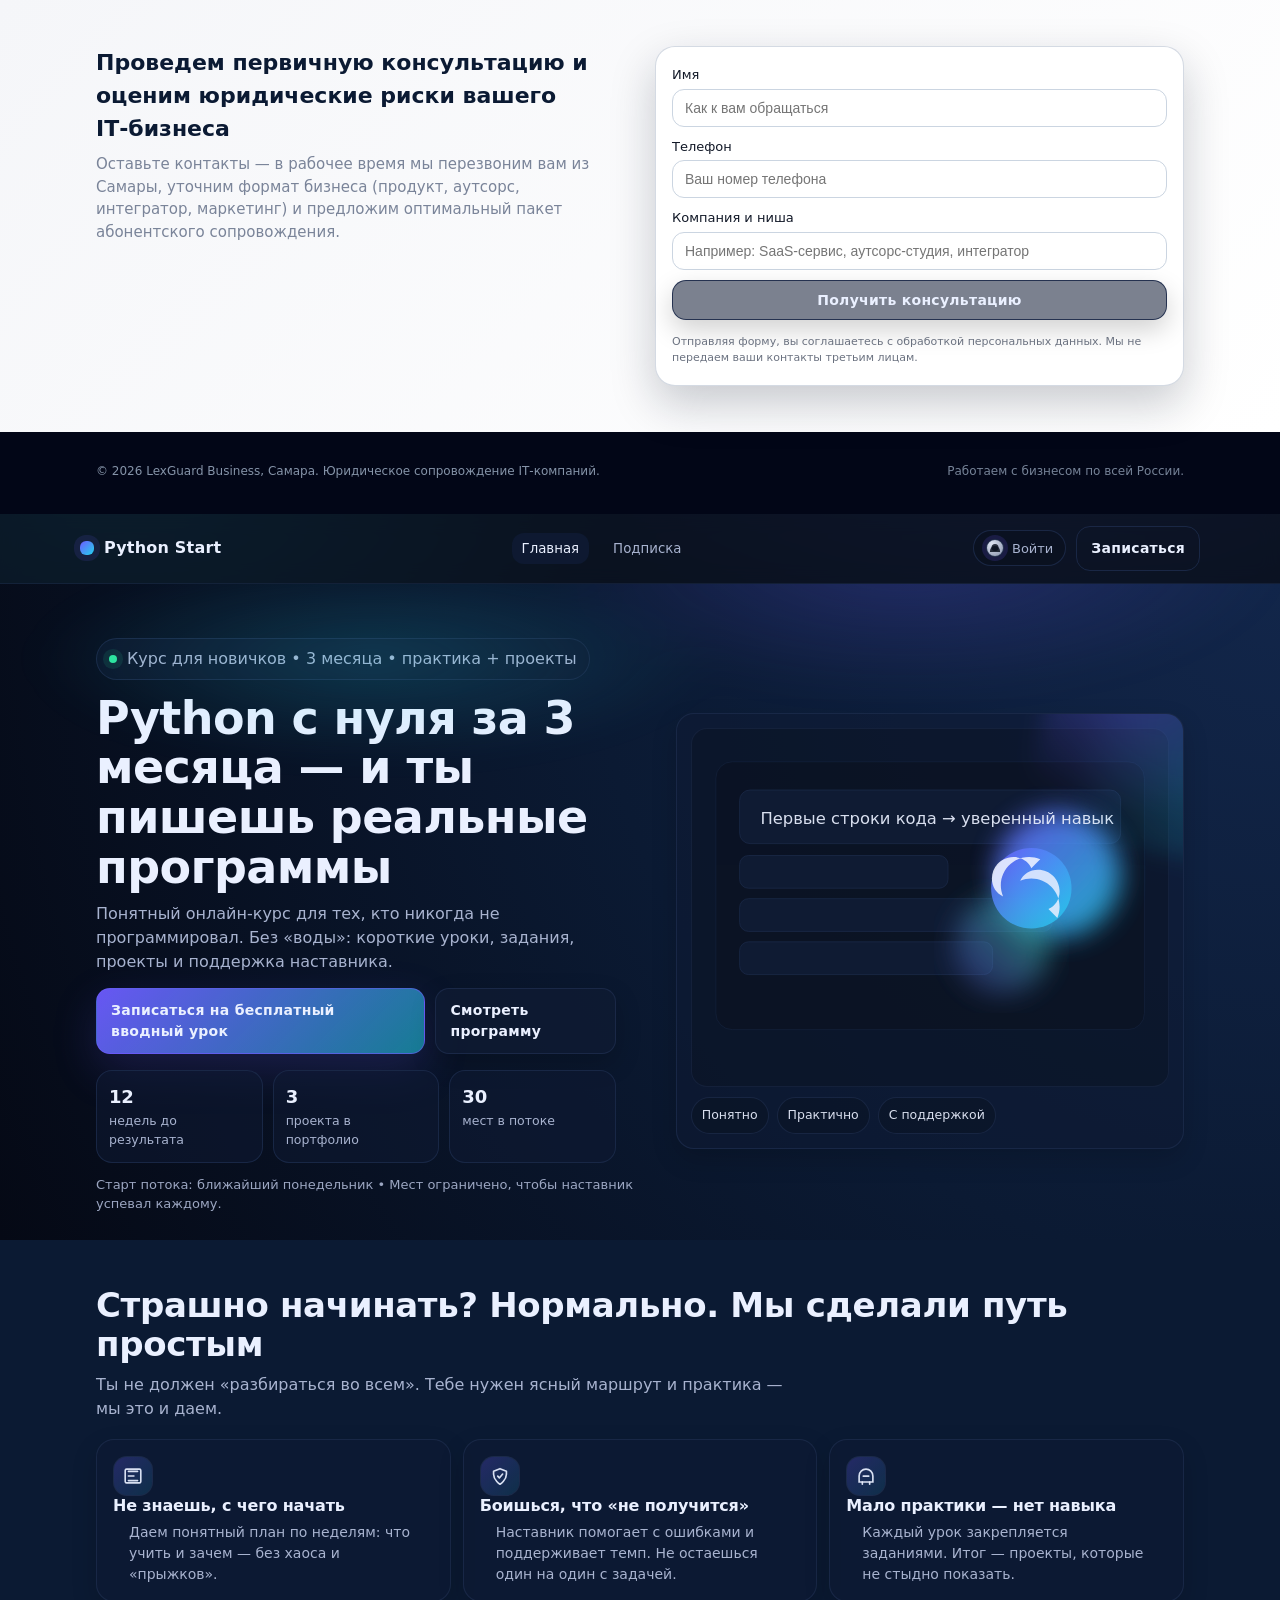
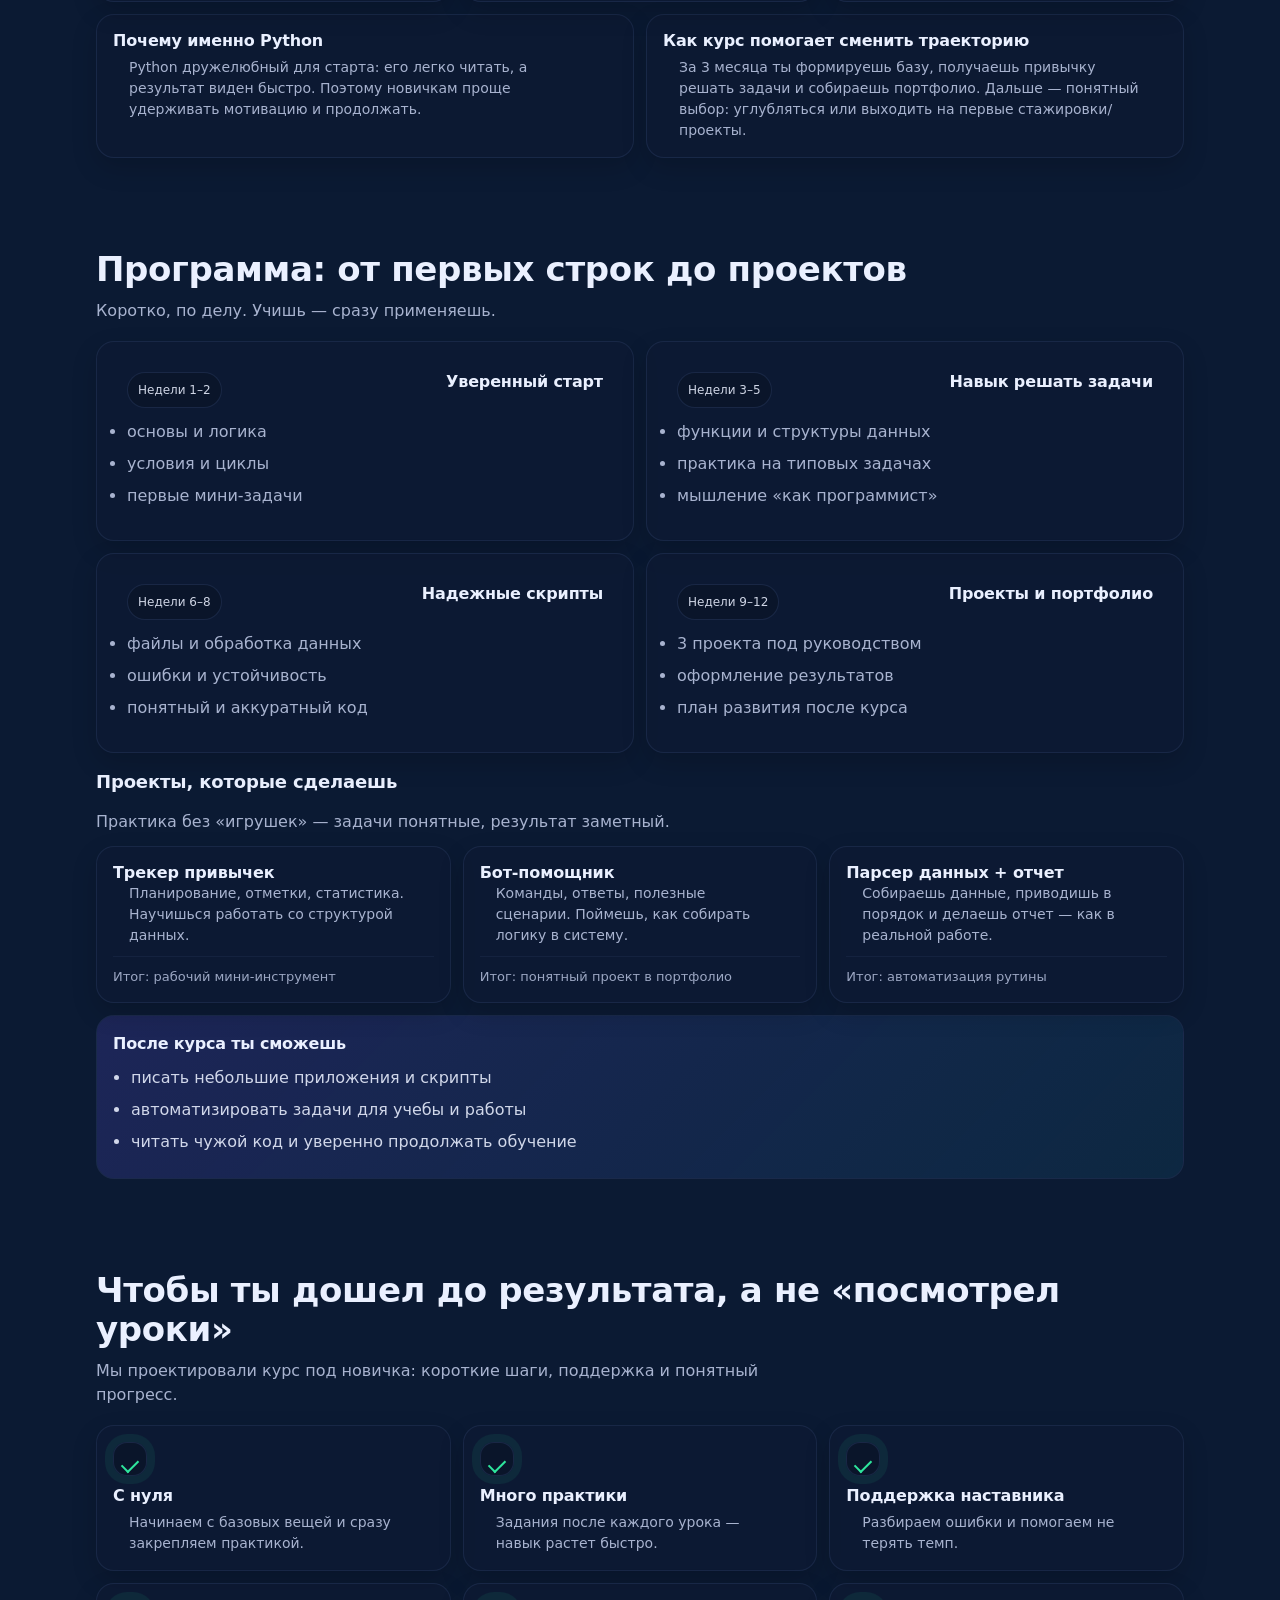
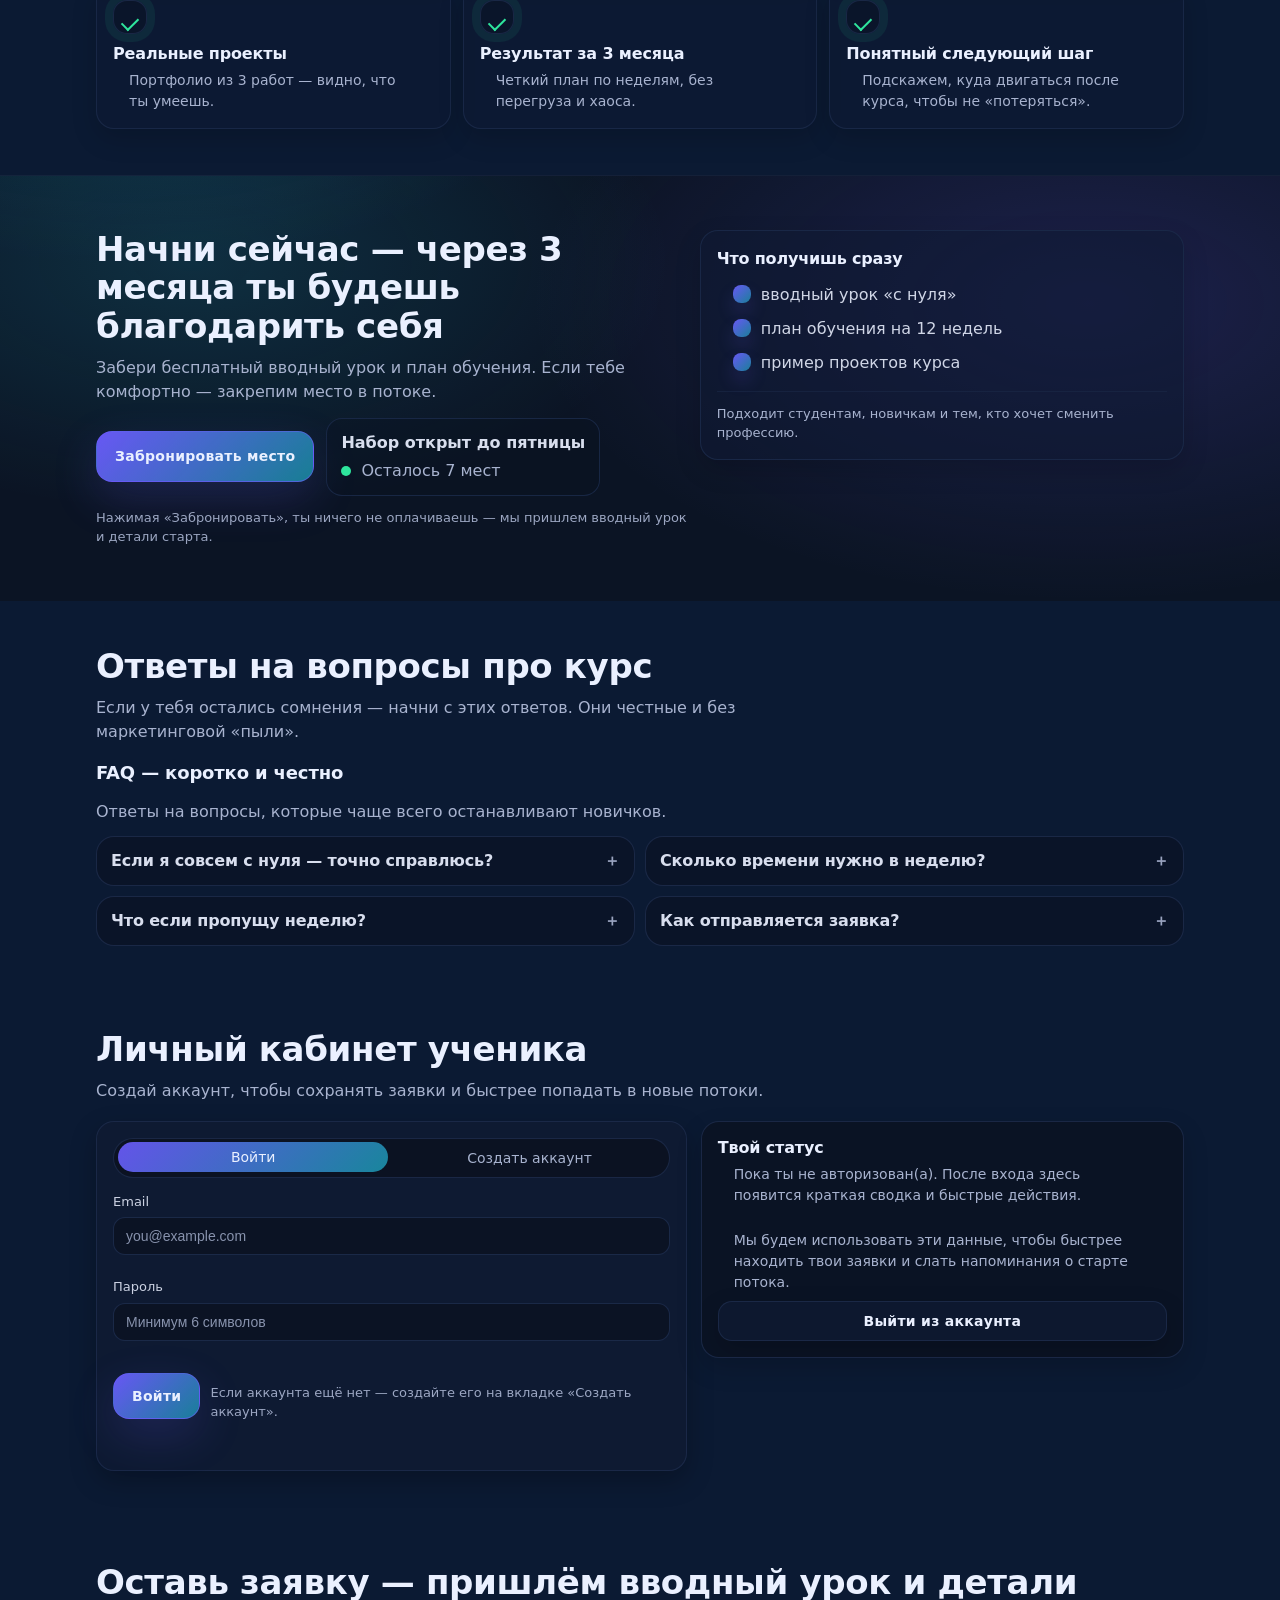
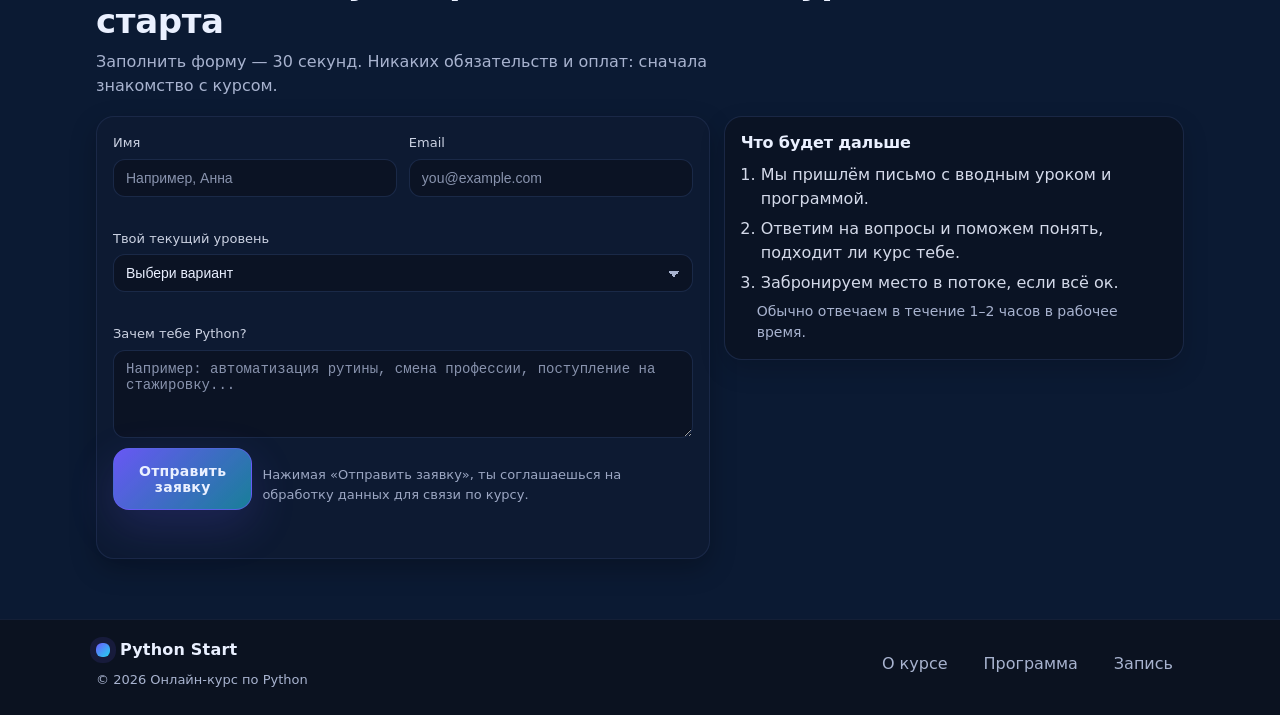
==== commit 432a268c: "Add files via upload" ====
--- a/index.html
+++ b/index.html
@@ -1,3 +1,334 @@
+<!DOCTYPE html>
+<html lang="ru">
+<head>
+  <meta charset="UTF-8" />
+  <meta name="viewport" content="width=device-width, initial-scale=1.0" />
+  <title>LexGuard Business — юридическое сопровождение IT-компаний в Самаре</title>
+  <meta name="description" content="Абонентское юридическое сопровождение IT-компаний и стартапов в Самаре: договоры, проверки, споры, корпоративное право и юридические консультации." />
+  <link rel="stylesheet" href="styles.css" />
+</head>
+<body>
+  <header class="site-header">
+    <div class="container header-inner">
+      <div class="logo">
+        <span class="logo-mark">LG</span>
+        <span class="logo-text">LexGuard Business</span>
+      </div>
+      <nav class="main-nav">
+        <a href="#problems">Риски</a>
+        <a href="#services">Услуги</a>
+        <a href="#advantages">Преимущества</a>
+        <a href="#cases">Кейсы</a>
+      </nav>
+      <a href="#contact" class="header-cta">Консультация</a>
+    </div>
+  </header>
+
+  <main>
+    <!-- Hero -->
+    <section class="hero" id="hero">
+      <div class="container hero-inner">
+        <div class="hero-content">
+          <p class="hero-tagline">Юридическое сопровождение IT‑бизнеса в Самаре</p>
+          <h1 class="hero-title">
+            Абонентский юрист для IT‑компании: защищаем код, контракты и выручку
+          </h1>
+          <p class="hero-subtitle">
+            Берем на себя юридические риски вашего IT‑бизнеса: от договоров с заказчиками и подрядчиками
+            до защиты при проверках и спорах по интеллектуальной собственности.
+          </p>
+
+          <div class="hero-benefits">
+            <div class="benefit-item">
+              <div class="benefit-icon">1</div>
+              <div class="benefit-text">
+                <h3>Снижаем юридические риски проектов</h3>
+                <p>Фиксируем условия по срокам, оплате, доработкам и IP‑правам, чтобы проекты не превращались в конфликт.</p>
+              </div>
+            </div>
+            <div class="benefit-item">
+              <div class="benefit-icon">2</div>
+              <div class="benefit-text">
+                <h3>Защищаем при проверках и претензиях</h3>
+                <p>Подготавливаем к налоговым и трудовым проверкам, отрабатываем претензии клиентов и партнеров.</p>
+              </div>
+            </div>
+            <div class="benefit-item">
+              <div class="benefit-icon">3</div>
+              <div class="benefit-text">
+                <h3>Формат “юридический департамент по подписке”</h3>
+                <p>Фиксированная ежемесячная плата вместо непредсказуемых разовых счетов и срочных “пожаров”.</p>
+              </div>
+            </div>
+          </div>
+
+          <div class="hero-actions">
+            <a href="#contact" class="btn btn-primary">Получить консультацию</a>
+            <p class="hero-note">
+              15–20 минут, чтобы понять ваши риски и предложить формат сопровождения под IT‑бизнес. Без навязанных услуг.
+            </p>
+          </div>
+        </div>
+
+        <div class="hero-illustration" aria-hidden="true">
+          <div class="hero-illustration-card">
+            <div class="hero-graph"></div>
+            <div class="hero-line hero-line-1"></div>
+            <div class="hero-line hero-line-2"></div>
+            <div class="hero-dot hero-dot-1"></div>
+            <div class="hero-dot hero-dot-2"></div>
+            <p>Юридический мониторинг<br />рисков IT‑компаний в режиме реального времени</p>
+          </div>
+        </div>
+      </div>
+    </section>
+
+    <!-- Problems -->
+    <section class="section section-light" id="problems">
+      <div class="container">
+        <div class="section-header">
+          <h2>Юридическая ошибка в IT‑контракте обходится дороже сопровождения</h2>
+          <p>
+            В Самаре IT‑компании и продуктовые команды работают в режиме постоянных релизов и сложных сделок.
+            Любая неточность в договоре или документах может привести к блокировке платежей, штрафам или потере проекта.
+          </p>
+        </div>
+
+        <div class="cards-grid">
+          <article class="card">
+            <h3>Ошибки в договорах с заказчиками и подрядчиками</h3>
+            <p>
+              Нечетко определенные объемы работ, права на код и сроки — причина конфликтов, неоплаченных задач и срывов релизов.
+            </p>
+          </article>
+          <article class="card">
+            <h3>Налоговые проверки IT‑бизнеса</h3>
+            <p>
+              Неправильное оформление ГПХ, самозанятых, удаленных разработчиков и лицензий ведет к доначислениям и спорам с ФНС.
+            </p>
+          </article>
+          <article class="card">
+            <h3>Штрафы за нарушение законодательства</h3>
+            <p>
+              Несоответствие 152‑ФЗ, 54‑ФЗ, требований по защите данных и лицензированию SaaS‑сервисов бьет по деньгам и репутации.
+            </p>
+          </article>
+          <article class="card">
+            <h3>Споры с партнерами и инвесторами</h3>
+            <p>
+              Неоформленные договоренности по долям, опционам и акционерным соглашениям превращают рост компании в зону конфликта.
+            </p>
+          </article>
+          <article class="card">
+            <h3>Судебные и досудебные риски</h3>
+            <p>
+              Если документы, акты и переписка не выстроены заранее, отстоять интересы IT‑компании в суде намного сложнее.
+            </p>
+          </article>
+        </div>
+
+        <p class="section-note">
+          Юридические риски накапливаются незаметно: пока “всё работает”, формируется база для будущих претензий, штрафов и исков.
+        </p>
+      </div>
+    </section>
+
+    <!-- Services -->
+    <section class="section" id="services">
+      <div class="container">
+        <div class="section-header">
+          <h2>Юридическое сопровождение IT‑компаний и стартапов</h2>
+          <p>
+            Мы работаем как внешний юридический департамент: закрываем операционные вопросы, защищаем интересы бизнеса
+            и помогаем руководству принимать юридически выверенные решения.
+          </p>
+        </div>
+
+        <div class="cards-grid cards-grid-3">
+          <article class="card card-dark">
+            <h3>Абонентское сопровождение IT‑бизнеса</h3>
+            <p>
+              Комплексная поддержка компаний разработки, интеграторов, продуктовых команд и digital‑агентств
+              в Самаре и по всей России.
+            </p>
+          </article>
+          <article class="card card-dark">
+            <h3>Составление и проверка IT‑договоров</h3>
+            <p>
+              Контракты на разработку ПО, поддержку, внедрение, лицензирование, SLA, NDA, оферты и пользовательские соглашения.
+            </p>
+          </article>
+          <article class="card card-dark">
+            <h3>Защита при проверках и запросах</h3>
+            <p>
+              Подготовка к налоговым и трудовым проверкам, ответы на запросы регуляторов, снижение риска доначислений и штрафов.
+            </p>
+          </article>
+          <article class="card card-dark">
+            <h3>Корпоративное и инвестиционное право</h3>
+            <p>
+              Структурирование холдингов и продуктовых команд, сделки с долями, опционы для ключевых сотрудников, акционерные соглашения.
+            </p>
+          </article>
+          <article class="card card-dark">
+            <h3>Защита IP и нематериальных активов</h3>
+            <p>
+              Оформление прав на код, дизайн, базы данных и бренды, защита от недобросовестных контрагентов и бывших сотрудников.
+            </p>
+          </article>
+          <article class="card card-dark">
+            <h3>Консультации для собственников и топ‑менеджмента</h3>
+            <p>
+              Юридическая оценка сделок, партнерств, запусков новых продуктов и выхода на новые рынки с точки зрения рисков.
+            </p>
+          </article>
+        </div>
+
+        <p class="section-note">
+          Формат и объем сопровождения подбираем под размер вашей IT‑компании, модель монетизации и текущий уровень юридических рисков.
+        </p>
+      </div>
+    </section>
+
+    <!-- Advantages -->
+    <section class="section section-dark" id="advantages">
+      <div class="container">
+        <div class="section-header section-header-center">
+          <h2>Понимаем IT‑бизнес и говорим на языке продукта и выручки</h2>
+          <p>
+            Наша задача — не просто “делать документы”, а защищать ваши проекты, релизы и денежные потоки
+            в правовом поле Самары и всей России.
+          </p>
+        </div>
+
+        <div class="advantages-grid">
+          <article class="advantage-card">
+            <div class="advantage-icon">IT</div>
+            <h3>Фокус на IT и digital</h3>
+            <p>
+              Опыт работы с продуктами, интеграторами, аутсорс‑ и аутстаф‑компаниями, маркетинговыми и разработческими агентствами.
+            </p>
+          </article>
+          <article class="advantage-card">
+            <div class="advantage-icon">IP</div>
+            <h3>Защита кода и IP‑прав</h3>
+            <p>
+              Строим договоры так, чтобы права на программный продукт и результаты работ были юридически защищены.
+            </p>
+          </article>
+          <article class="advantage-card">
+            <div class="advantage-icon">%</div>
+            <h3>Минимизация юридических рисков</h3>
+            <p>
+              Проводим аудит ключевых договоров и процессов, предлагаем конкретные меры по снижению рисков и потерь.
+            </p>
+          </article>
+          <article class="advantage-card">
+            <div class="advantage-icon">24</div>
+            <h3>Быстрые и предметные ответы</h3>
+            <p>
+              Оперативно отвечаем на запросы руководства и проектных команд, говорим по существу и без излишней теории.
+            </p>
+          </article>
+          <article class="advantage-card">
+            <div class="advantage-icon">FX</div>
+            <h3>Прозрачный формат абонента</h3>
+            <p>
+              Фиксированный ежемесячный платеж, понятный объем работ и согласованные SLA по срокам реакции на запросы.
+            </p>
+          </article>
+        </div>
+
+        <p class="section-note section-note-light">
+          По запросу предоставим пример пакета документов, используемого для IT‑клиентов в Москве, и формат ежемесячной отчетности.
+        </p>
+      </div>
+    </section>
+
+    <!-- Cases -->
+    <section class="section section-light" id="cases">
+      <div class="container">
+        <div class="section-header">
+          <h2>Реальные кейсы: как юридическое сопровождение защищает IT‑бизнес</h2>
+          <p>
+            Примеры из практики с измененными названиями компаний, но сохраненной сутью задач и результатов.
+          </p>
+        </div>
+
+        <div class="cards-grid cards-grid-3">
+          <article class="card">
+            <h3>Продуктовый SaaS‑сервис, Самара</h3>
+            <p>
+              Навели порядок в пользовательском соглашении, оферте и договоре с B2B‑клиентами. Снизили количество спорных
+              запросов поддержки на 37% за 6 месяцев.
+            </p>
+          </article>
+          <article class="card">
+            <h3>Аутсорс‑компания на 60+ разработчиков</h3>
+            <p>
+              Пересобрали шаблоны договоров с заказчиками и подрядчиками, зафиксировали права на код и порядок оплаты.
+              Удалось урегулировать 3 конфликтных проекта без суда.
+            </p>
+          </article>
+          <article class="card">
+            <h3>IT‑стартап на ранней стадии</h3>
+            <p>
+              Оформили структуру компании, опцион для ключевой команды, NDA и документы для инвестора. Сделка прошла без
+              юридических доработок со стороны фонда.
+            </p>
+          </article>
+        </div>
+      </div>
+    </section>
+
+    <!-- Final CTA -->
+    <section class="section section-cta" id="contact">
+      <div class="container cta-inner">
+        <div class="cta-text">
+          <h2>Проведем первичную консультацию и оценим юридические риски вашего IT‑бизнеса</h2>
+          <p>
+            Оставьте контакты — в рабочее время мы перезвоним вам из Самары, уточним формат бизнеса
+            (продукт, аутсорс, интегратор, маркетинг) и предложим оптимальный пакет абонентского сопровождения.
+          </p>
+        </div>
+        <div class="cta-form-wrapper">
+          <form class="cta-form" action="form-handler.php" method="POST">
+            <div class="form-group">
+              <label for="name">Имя</label>
+              <input type="text" id="name" name="name" placeholder="Как к вам обращаться" required />
+            </div>
+            <div class="form-group">
+              <label for="phone">Телефон</label>
+              <input type="tel" id="phone" name="phone" placeholder="Ваш номер телефона" required />
+            </div>
+            <div class="form-group">
+              <label for="company">Компания и ниша</label>
+              <input type="text" id="company" name="company" placeholder="Например: SaaS‑сервис, аутсорс‑студия, интегратор" />
+            </div>
+            <button type="submit" class="btn btn-primary btn-full">
+              Получить консультацию
+            </button>
+            <p class="form-note">
+              Отправляя форму, вы соглашаетесь с обработкой персональных данных. Мы не передаем ваши контакты третьим лицам.
+            </p>
+          </form>
+        </div>
+      </div>
+    </section>
+  </main>
+
+  <footer class="site-footer">
+    <div class="container footer-inner">
+      <p>© <span id="year"></span> LexGuard Business, Самара. Юридическое сопровождение IT‑компаний.</p>
+      <p class="footer-meta">Работаем с бизнесом по всей России.</p>
+    </div>
+  </footer>
+
+  <script>
+    document.getElementById('year').textContent = new Date().getFullYear();
+  </script>
+</body>
+</html>
 <!doctype html>
 <html lang="ru">
 <head>
@@ -18,19 +349,24 @@
         <span class="brand__name">Python Start</span>
       </div>
 
-      <nav class="nav" aria-label="Навигация">
-        <a class="nav__link" href="#value">Почему мы</a>
-        <a class="nav__link" href="#program">Программа</a>
-        <a class="nav__link" href="#benefits">Преимущества</a>
+      <nav class="nav" aria-label="Навигация по разделам" role="tablist">
+        <button class="nav__link nav__link--active" type="button" data-tab="main" role="tab" aria-selected="true">Главная</button>
+        <button class="nav__link" type="button" data-tab="pricing" role="tab" aria-selected="false">Подписка</button>
       </nav>
 
-      <a class="btn btn--ghost" href="#cta">Записаться</a>
+      <div class="topbar__right">
+        <button class="topbar__user" type="button" data-open-account aria-label="Аккаунт">
+          <span class="topbar__user-icon" aria-hidden="true"></span>
+          <span class="topbar__user-label" data-user-label>Войти</span>
+        </button>
+        <a class="btn btn--ghost" href="#cta">Записаться</a>
+      </div>
     </div>
   </header>
 
   <main id="content">
     <!-- 1) HERO -->
-    <section class="hero">
+    <section class="hero" data-view="main">
       <div class="container hero__grid">
         <div class="hero__copy">
           <div class="badge">
@@ -50,16 +386,16 @@
           </div>
 
           <div class="trust">
-            <div class="trust__item">
-              <span class="trust__kpi">12</span>
+            <div class="trust__item reveal" data-reveal>
+              <span class="trust__kpi" data-count="12">0</span>
               <span class="trust__text">недель до результата</span>
             </div>
-            <div class="trust__item">
-              <span class="trust__kpi">3</span>
+            <div class="trust__item reveal" data-reveal>
+              <span class="trust__kpi" data-count="3">0</span>
               <span class="trust__text">проекта в портфолио</span>
             </div>
-            <div class="trust__item">
-              <span class="trust__kpi">30</span>
+            <div class="trust__item reveal" data-reveal>
+              <span class="trust__kpi" data-count="30">0</span>
               <span class="trust__text">мест в потоке</span>
             </div>
           </div>
@@ -118,7 +454,7 @@
     </section>
 
     <!-- 2) ПРОБЛЕМА И ЦЕННОСТЬ -->
-    <section class="section" id="value">
+    <section class="section" id="value" data-view="main">
       <div class="container">
         <div class="section__head">
           <h2 class="h2">Страшно начинать? Нормально. Мы сделали путь простым</h2>
@@ -126,7 +462,7 @@
         </div>
 
         <div class="grid grid--3">
-          <article class="card card--icon">
+          <article class="card card--icon reveal" data-reveal>
             <div class="icon" aria-hidden="true">
               <svg viewBox="0 0 24 24" fill="none">
                 <path d="M7 7h10M7 12h6M7 17h10" stroke="currentColor" stroke-width="1.8" stroke-linecap="round"/>
@@ -137,7 +473,7 @@
             <p class="p">Даем понятный план по неделям: что учить и зачем — без хаоса и «прыжков».</p>
           </article>
 
-          <article class="card card--icon">
+          <article class="card card--icon reveal" data-reveal>
             <div class="icon" aria-hidden="true">
               <svg viewBox="0 0 24 24" fill="none">
                 <path d="M12 21s7-4.5 7-11V6.8L12 4 5 6.8V10c0 6.5 7 11 7 11Z" stroke="currentColor" stroke-width="1.8" stroke-linejoin="round"/>
@@ -148,7 +484,7 @@
             <p class="p">Наставник помогает с ошибками и поддерживает темп. Не остаешься один на один с задачей.</p>
           </article>
 
-          <article class="card card--icon">
+          <article class="card card--icon reveal" data-reveal>
             <div class="icon" aria-hidden="true">
               <svg viewBox="0 0 24 24" fill="none">
                 <path d="M4.5 12a7.5 7.5 0 0 1 15 0v6.5H4.5V12Z" stroke="currentColor" stroke-width="1.8"/>
@@ -182,7 +518,7 @@
     </section>
 
     <!-- 3) ПРОГРАММА -->
-    <section class="section" id="program">
+    <section class="section" id="program" data-view="main">
       <div class="container">
         <div class="section__head">
           <h2 class="h2">Программа: от первых строк до проектов</h2>
@@ -190,7 +526,7 @@
         </div>
 
         <div class="grid grid--2">
-          <article class="card">
+          <article class="card reveal" data-reveal>
             <div class="card__top">
               <span class="tag">Недели 1–2</span>
               <h3 class="h3">Уверенный старт</h3>
@@ -202,7 +538,7 @@
             </ul>
           </article>
 
-          <article class="card">
+          <article class="card reveal" data-reveal>
             <div class="card__top">
               <span class="tag">Недели 3–5</span>
               <h3 class="h3">Навык решать задачи</h3>
@@ -214,7 +550,7 @@
             </ul>
           </article>
 
-          <article class="card">
+          <article class="card reveal" data-reveal>
             <div class="card__top">
               <span class="tag">Недели 6–8</span>
               <h3 class="h3">Надежные скрипты</h3>
@@ -226,7 +562,7 @@
             </ul>
           </article>
 
-          <article class="card">
+          <article class="card reveal" data-reveal>
             <div class="card__top">
               <span class="tag">Недели 9–12</span>
               <h3 class="h3">Проекты и портфолио</h3>
@@ -246,19 +582,19 @@
           </div>
 
           <div class="grid grid--3">
-            <article class="card card--project">
+            <article class="card card--project reveal" data-reveal>
               <h4 class="h4">Трекер привычек</h4>
               <p class="p">Планирование, отметки, статистика. Научишься работать со структурой данных.</p>
               <div class="meta">Итог: рабочий мини‑инструмент</div>
             </article>
 
-            <article class="card card--project">
+            <article class="card card--project reveal" data-reveal>
               <h4 class="h4">Бот‑помощник</h4>
               <p class="p">Команды, ответы, полезные сценарии. Поймешь, как собирать логику в систему.</p>
               <div class="meta">Итог: понятный проект в портфолио</div>
             </article>
 
-            <article class="card card--project">
+            <article class="card card--project reveal" data-reveal>
               <h4 class="h4">Парсер данных + отчет</h4>
               <p class="p">Собираешь данные, приводишь в порядок и делаешь отчет — как в реальной работе.</p>
               <div class="meta">Итог: автоматизация рутины</div>
@@ -278,7 +614,7 @@
     </section>
 
     <!-- 4) ПРЕИМУЩЕСТВА -->
-    <section class="section" id="benefits">
+    <section class="section" id="benefits" data-view="main">
       <div class="container">
         <div class="section__head">
           <h2 class="h2">Чтобы ты дошел до результата, а не «посмотрел уроки»</h2>
@@ -286,47 +622,136 @@
         </div>
 
         <div class="grid grid--3">
-          <article class="card card--benefit">
+          <article class="card card--benefit reveal" data-reveal>
             <div class="check" aria-hidden="true"></div>
             <h3 class="h3">С нуля</h3>
             <p class="p">Начинаем с базовых вещей и сразу закрепляем практикой.</p>
           </article>
 
-          <article class="card card--benefit">
+          <article class="card card--benefit reveal" data-reveal>
             <div class="check" aria-hidden="true"></div>
             <h3 class="h3">Много практики</h3>
             <p class="p">Задания после каждого урока — навык растет быстро.</p>
           </article>
 
-          <article class="card card--benefit">
+          <article class="card card--benefit reveal" data-reveal>
             <div class="check" aria-hidden="true"></div>
             <h3 class="h3">Поддержка наставника</h3>
             <p class="p">Разбираем ошибки и помогаем не терять темп.</p>
           </article>
 
-          <article class="card card--benefit">
+          <article class="card card--benefit reveal" data-reveal>
             <div class="check" aria-hidden="true"></div>
             <h3 class="h3">Реальные проекты</h3>
             <p class="p">Портфолио из 3 работ — видно, что ты умеешь.</p>
           </article>
 
-          <article class="card card--benefit">
+          <article class="card card--benefit reveal" data-reveal>
             <div class="check" aria-hidden="true"></div>
             <h3 class="h3">Результат за 3 месяца</h3>
             <p class="p">Четкий план по неделям, без перегруза и хаоса.</p>
           </article>
 
-          <article class="card card--benefit">
+          <article class="card card--benefit reveal" data-reveal>
             <div class="check" aria-hidden="true"></div>
             <h3 class="h3">Понятный следующий шаг</h3>
             <p class="p">Подскажем, куда двигаться после курса, чтобы не «потеряться».</p>
           </article>
         </div>
+
       </div>
     </section>
 
+    <!-- Блок подписки -->
+    <section class="section section--pricing" id="pricing" data-view="pricing">
+      <div class="container">
+        <div class="section__head">
+          <h2 class="h2">Подписка на 3 месяца — весь курс целиком</h2>
+          <p class="sublead">84 урока, живой прогресс и поддержка наставника по цене одной пары кроссовок.</p>
+        </div>
+
+        <div class="pricing">
+          <article class="pricing__plan card reveal" data-reveal>
+            <div class="pricing__badge">
+              <span class="pricing__pill">Лучший старт для новичка</span>
+            </div>
+            <h3 class="h3 pricing__title">Подписка «Python за 3 месяца»</h3>
+
+            <div class="pricing__price-row">
+              <div class="pricing__price">
+                <span class="pricing__amount">4 000 ₽</span>
+                <span class="pricing__period">за 3 месяца</span>
+              </div>
+              <div class="pricing__meta">
+                <span>84 урока</span>
+                <span>≈ 48 ₽ за урок</span>
+              </div>
+            </div>
+
+            <div class="pricing__payments">
+              <span class="pricing__pay-pill">СБП</span>
+              <span class="pricing__pay-pill">Банковская карта</span>
+              <span class="pricing__pay-pill">Криптовалюта</span>
+            </div>
+
+            <div class="pricing__progress">
+              <div class="pricing__progress-head">
+                <span>Твой путь за 12 недель</span>
+                <span class="pricing__progress-label">1–2 • 3–5 • 6–8 • 9–12</span>
+              </div>
+              <div class="pricing__progress-bar">
+                <span class="pricing__step pricing__step--active" aria-hidden="true"></span>
+                <span class="pricing__step" aria-hidden="true"></span>
+                <span class="pricing__step" aria-hidden="true"></span>
+                <span class="pricing__step" aria-hidden="true"></span>
+              </div>
+              <p class="micro">Подписка покрывает весь курс: от первых строк до финальных проектов и портфолио.</p>
+            </div>
+
+            <ul class="pricing__list list">
+              <li>84 структурированных урока + задания</li>
+              <li>доступ к материалам на время подписки</li>
+              <li>обратная связь от наставника по ключевым проектам</li>
+              <li>рекомендации по следующему шагу после курса</li>
+            </ul>
+
+            <div class="pricing__actions">
+              <a class="btn btn--primary btn--lg" href="https://pay.python-start.ru/subscribe" target="_blank" rel="noopener noreferrer" data-pay-link>Оформить подписку</a>
+              <button class="btn btn--soft" type="button" data-open-account>Войти в аккаунт</button>
+            </div>
+
+            <p class="micro">Оплата не происходит автоматически на этом лендинге — после заявки мы свяжемся, чтобы подтвердить условия и способ оплаты.</p>
+          </article>
+
+          <aside class="pricing__compare card card--soft reveal" data-reveal>
+            <h3 class="h4">Без подписки vs с подпиской</h3>
+            <div class="pricing__compare-grid">
+              <div class="pricing__col">
+                <div class="pricing__tag pricing__tag--ghost">Без подписки</div>
+                <ul class="list">
+                  <li>случайные туториалы на YouTube</li>
+                  <li>хаотичный план, сложно держать темп</li>
+                  <li>нет обратной связи и поддержки</li>
+                  <li>нет внятного портфолио</li>
+                </ul>
+              </div>
+              <div class="pricing__col">
+                <div class="pricing__tag">С подпиской</div>
+                <ul class="list">
+                  <li>чёткий маршрут на 12 недель</li>
+                  <li>84 урока и практика по плану</li>
+                  <li>проекты, которые можно показать работодателю</li>
+                  <li>поддержка наставника и понятный следующий шаг</li>
+                </ul>
+              </div>
+            </div>
+          </aside>
+        </div>
+      </div>
+    </section>
+
     <!-- 5) FINAL CTA -->
-    <section class="cta" id="cta">
+    <section class="cta" id="cta" data-view="main">
       <div class="container cta__grid">
         <div class="cta__copy">
           <h2 class="h2">Начни сейчас — через 3 месяца ты будешь благодарить себя</h2>
@@ -335,7 +760,7 @@
           </p>
 
           <div class="cta__row">
-            <a class="btn btn--primary btn--lg" href="#" aria-label="Забронировать место на курсе">Забронировать место</a>
+            <a class="btn btn--primary btn--lg" href="#signup-form" aria-label="Забронировать место на курсе">Забронировать место</a>
             <div class="limit">
               <div class="limit__top">Набор открыт до пятницы</div>
               <div class="limit__bottom"><span class="pulse" aria-hidden="true"></span> Осталось 7 мест</div>
@@ -362,6 +787,189 @@
     </section>
   </main>
 
+  <!-- FAQ как отдельная вкладка -->
+  <section class="section section--faq" id="faq">
+    <div class="container">
+      <div class="section__head">
+        <h2 class="h2">Ответы на вопросы про курс</h2>
+        <p class="sublead">Если у тебя остались сомнения — начни с этих ответов. Они честные и без маркетинговой «пыли».</p>
+      </div>
+
+      <div class="faq">
+        <div class="faq__head">
+          <h3 class="h3">FAQ — коротко и честно</h3>
+          <p class="p">Ответы на вопросы, которые чаще всего останавливают новичков.</p>
+        </div>
+
+        <div class="faq__grid">
+          <details class="faq__item reveal" data-reveal>
+            <summary class="faq__q">Если я совсем с нуля — точно справлюсь?</summary>
+            <div class="faq__a">Да. Курс построен короткими шагами: объяснение → задача → разбор. Плюс поддержка наставника, чтобы не «застревать».</div>
+          </details>
+
+          <details class="faq__item reveal" data-reveal>
+            <summary class="faq__q">Сколько времени нужно в неделю?</summary>
+            <div class="faq__a">В среднем 5–7 часов. Можно учиться по вечерам: уроки короткие, а практика — по плану, без перегруза.</div>
+          </details>
+
+          <details class="faq__item reveal" data-reveal>
+            <summary class="faq__q">Что если пропущу неделю?</summary>
+            <div class="faq__a">Ничего страшного: у тебя остаётся доступ к материалам и плану. Наставник поможет вернуться в темп.</div>
+          </details>
+
+          <details class="faq__item reveal" data-reveal>
+            <summary class="faq__q">Как отправляется заявка?</summary>
+            <div class="faq__a">Форма работает в статике: после проверки данных откроется письмо на указанный email курса с твоими данными (можно поменять адрес в коде).</div>
+          </details>
+        </div>
+      </div>
+    </div>
+  </section>
+
+  <!-- Раздел аккаунта -->
+  <section class="section section--account" id="account" data-view="main pricing">
+    <div class="container">
+      <div class="section__head">
+        <h2 class="h2">Личный кабинет ученика</h2>
+        <p class="sublead">Создай аккаунт, чтобы сохранять заявки и быстрее попадать в новые потоки.</p>
+      </div>
+
+      <div class="account">
+        <div class="account__main">
+          <div class="account__tabs" role="tablist">
+            <button class="account__tab account__tab--active" type="button" data-tab="login" role="tab" aria-selected="true">Войти</button>
+            <button class="account__tab" type="button" data-tab="signup" role="tab" aria-selected="false">Создать аккаунт</button>
+          </div>
+
+          <form class="account__panel account__panel--active" id="login-form" data-role="login" novalidate>
+            <div class="field">
+              <label class="field__label" for="login-email">Email</label>
+              <input class="field__input" type="email" id="login-email" name="email" placeholder="you@example.com" required />
+              <p class="field__error" data-error-for="login-email"></p>
+            </div>
+            <div class="field">
+              <label class="field__label" for="login-password">Пароль</label>
+              <input class="field__input" type="password" id="login-password" name="password" placeholder="Минимум 6 символов" required minlength="6" />
+              <p class="field__error" data-error-for="login-password"></p>
+            </div>
+            <div class="form__footer">
+              <button class="btn btn--primary btn--lg" type="submit">Войти</button>
+              <p class="micro">Если аккаунта ещё нет — создайте его на вкладке «Создать аккаунт».</p>
+            </div>
+            <div class="form__status" id="login-status" role="status" aria-live="polite"></div>
+          </form>
+
+          <form class="account__panel" id="signup-form-account" data-role="signup" novalidate>
+            <div class="field">
+              <label class="field__label" for="signup-name">Имя</label>
+              <input class="field__input" type="text" id="signup-name" name="name" placeholder="Например, Анна" required />
+              <p class="field__error" data-error-for="signup-name"></p>
+            </div>
+            <div class="field">
+              <label class="field__label" for="signup-email">Email</label>
+              <input class="field__input" type="email" id="signup-email" name="email" placeholder="you@example.com" required />
+              <p class="field__error" data-error-for="signup-email"></p>
+            </div>
+            <div class="field">
+              <label class="field__label" for="signup-password">Пароль</label>
+              <input class="field__input" type="password" id="signup-password" name="password" placeholder="Минимум 6 символов" required minlength="6" />
+              <p class="field__error" data-error-for="signup-password"></p>
+            </div>
+            <div class="form__footer">
+              <button class="btn btn--primary btn--lg" type="submit">Создать аккаунт</button>
+              <p class="micro">Мы сохраним твои данные только в этом браузере, чтобы ускорить следующие заявки.</p>
+            </div>
+            <div class="form__status" id="signup-status" role="status" aria-live="polite"></div>
+          </form>
+        </div>
+
+        <aside class="account__side">
+          <div class="card card--side account__summary" data-account-summary>
+            <h3 class="h3">Твой статус</h3>
+            <p class="p account__summary-empty">Пока ты не авторизован(а). После входа здесь появится краткая сводка и быстрые действия.</p>
+            <div class="account__summary-body" hidden>
+              <p class="p"><strong data-account-name></strong></p>
+              <p class="p"><span data-account-email></span></p>
+              <p class="p">Мы будем использовать эти данные, чтобы быстрее находить твои заявки и слать напоминания о старте потока.</p>
+              <button class="btn btn--soft" type="button" data-logout>Выйти из аккаунта</button>
+            </div>
+          </div>
+        </aside>
+      </div>
+    </div>
+  </section>
+
+  <!-- Форма заявки -->
+  <section class="section section--form" id="signup-form" data-view="main pricing">
+    <div class="container">
+      <div class="section__head">
+        <h2 class="h2">Оставь заявку — пришлём вводный урок и детали старта</h2>
+        <p class="sublead">Заполнить форму — 30 секунд. Никаких обязательств и оплат: сначала знакомство с курсом.</p>
+      </div>
+
+      <div class="form-grid">
+        <form class="form" id="lead-form" novalidate data-to="makrorobot77@gmail.com">
+          <div class="form__row">
+            <div class="field">
+              <label class="field__label" for="name">Имя</label>
+              <input class="field__input" type="text" id="name" name="name" placeholder="Например, Анна" required />
+              <p class="field__error" data-error-for="name"></p>
+            </div>
+            <div class="field">
+              <label class="field__label" for="email">Email</label>
+              <input class="field__input" type="email" id="email" name="email" placeholder="you@example.com" required />
+              <p class="field__error" data-error-for="email"></p>
+            </div>
+          </div>
+
+          <div class="form__row">
+            <div class="field">
+              <label class="field__label" for="experience">Твой текущий уровень</label>
+              <select class="field__input field__input--select" id="experience" name="experience" required>
+                <option value="" disabled selected>Выбери вариант</option>
+                <option value="no-experience">Никогда не программировал(а)</option>
+                <option value="little">Чуть-чуть пробовал(а) Python / другие языки</option>
+                <option value="student">Студент тех. спец-ти</option>
+                <option value="switching">Хочу сменить профессию и войти в IT</option>
+              </select>
+              <p class="field__error" data-error-for="experience"></p>
+            </div>
+          </div>
+
+          <div class="form__row">
+            <div class="field">
+              <label class="field__label" for="goal">Зачем тебе Python?</label>
+              <textarea class="field__input field__input--textarea" id="goal" name="goal" rows="3" placeholder="Например: автоматизация рутины, смена профессии, поступление на стажировку..."></textarea>
+            </div>
+          </div>
+
+          <div class="form__footer">
+            <button class="btn btn--primary btn--lg" type="submit">Отправить заявку</button>
+            <p class="micro">Нажимая «Отправить заявку», ты соглашаешься на обработку данных для связи по курсу.</p>
+          </div>
+
+          <div class="form__status" id="form-status" role="status" aria-live="polite"></div>
+        </form>
+
+        <aside class="form-side">
+          <div class="card card--side">
+            <h3 class="h3">Что будет дальше</h3>
+            <ol class="steps">
+              <li>Мы пришлём письмо с вводным уроком и программой.</li>
+              <li>Ответим на вопросы и поможем понять, подходит ли курс тебе.</li>
+              <li>Забронируем место в потоке, если всё ок.</li>
+            </ol>
+            <p class="p">Обычно отвечаем в течение 1–2 часов в рабочее время.</p>
+          </div>
+        </aside>
+      </div>
+    </div>
+  </section>
+
+  <button class="scroll-top" type="button" aria-label="Прокрутить наверх">
+    ↑
+  </button>
+
   <footer class="footer">
     <div class="container footer__inner">
       <div class="footer__left">
@@ -380,7 +988,422 @@
     </div>
 
     <script>
+      document.documentElement.classList.add('js');
       document.getElementById('y').textContent = new Date().getFullYear();
+
+      // Плавный скролл по якорным ссылкам
+      document.querySelectorAll('a[href^="#"]').forEach(function (link) {
+        link.addEventListener('click', function (e) {
+          const targetId = this.getAttribute('href');
+          const target = document.querySelector(targetId);
+          if (target && targetId !== '#') {
+            e.preventDefault();
+            target.scrollIntoView({ behavior: 'smooth', block: 'start' });
+          }
+        });
+      });
+
+      // Вкладки: главная / подписка / вопросы. Сохраняем выбранную вкладку.
+      (function () {
+        const TAB_KEY = 'pythonStartTab';
+        const tabButtons = Array.prototype.slice.call(document.querySelectorAll('[data-tab]'));
+        const viewSections = Array.prototype.slice.call(document.querySelectorAll('[data-view]'));
+
+        function scrollToView(id) {
+          let target = null;
+          if (id === 'main') target = document.querySelector('.hero');
+          else if (id === 'pricing') target = document.getElementById('pricing');
+          if (target) target.scrollIntoView({ behavior: 'smooth', block: 'start' });
+        }
+
+        function setActiveTab(id, options) {
+          tabButtons.forEach(function (btn) {
+            const isActive = btn.getAttribute('data-tab') === id;
+            btn.classList.toggle('nav__link--active', isActive);
+            btn.setAttribute('aria-selected', isActive ? 'true' : 'false');
+          });
+
+          viewSections.forEach(function (el) {
+            const views = (el.getAttribute('data-view') || '').split(/\s+/);
+            const match = views.indexOf(id) !== -1;
+            el.classList.toggle('view-hidden', !match);
+          });
+
+          if (!options || !options.skipScroll) {
+            scrollToView(id);
+          }
+          try {
+            localStorage.setItem(TAB_KEY, id);
+          } catch (e) {}
+        }
+
+        tabButtons.forEach(function (btn) {
+          btn.addEventListener('click', function () {
+            const id = btn.getAttribute('data-tab') || 'main';
+            setActiveTab(id);
+          });
+        });
+
+        // Восстанавливаем последнюю вкладку
+        let initial = 'main';
+        try {
+          const stored = localStorage.getItem(TAB_KEY);
+          if (stored === 'pricing' || stored === 'main') initial = stored;
+        } catch (e) {}
+
+        // Немного откладываем, чтобы страница успела отрисоваться
+        setTimeout(function () {
+          setActiveTab(initial, { skipScroll: initial === 'main' });
+        }, 10);
+      })();
+
+      // Работа формы заявки: простая валидация + статус
+      const form = document.getElementById('lead-form');
+      const statusEl = document.getElementById('form-status');
+
+      function setError(name, message) {
+        const err = document.querySelector('[data-error-for="' + name + '"]');
+        if (err) err.textContent = message || '';
+      }
+
+      if (form) {
+        form.addEventListener('submit', function (e) {
+          e.preventDefault();
+          statusEl.textContent = '';
+
+          var name = form.name.value.trim();
+          var email = form.email.value.trim();
+          var experience = form.experience.value;
+
+          var hasError = false;
+
+          setError('name', '');
+          setError('email', '');
+          setError('experience', '');
+
+          if (!name) {
+            setError('name', 'Напиши, пожалуйста, своё имя.');
+            hasError = true;
+          }
+          if (!email || !email.includes('@')) {
+            setError('email', 'Укажи корректный email, чтобы мы могли ответить.');
+            hasError = true;
+          }
+          if (!experience) {
+            setError('experience', 'Выбери, какой у тебя сейчас уровень.');
+            hasError = true;
+          }
+
+          if (hasError) {
+            statusEl.textContent = 'Проверь поля формы — что‑то пропущено.';
+            statusEl.classList.remove('form__status--ok');
+            statusEl.classList.add('form__status--error');
+            return;
+          }
+
+          // Рабочая отправка без сервера: mailto (можно заменить адрес в data-to у формы)
+          statusEl.textContent = 'Готовим письмо с заявкой...';
+          statusEl.classList.remove('form__status--error');
+          statusEl.classList.remove('form__status--ok');
+
+          var goal = (form.goal && form.goal.value ? form.goal.value.trim() : '');
+          var to = form.getAttribute('data-to') || '';
+          var subject = 'Заявка на курс Python (лендинг)';
+          var body = [
+            'Имя: ' + name,
+            'Email: ' + email,
+            'Уровень: ' + experience,
+            (goal ? ('Цель: ' + goal) : 'Цель: —'),
+            '',
+            'Источник: лендинг (index.html)'
+          ].join('\n');
+
+          try {
+            var payload = { name: name, email: email, experience: experience, goal: goal, ts: Date.now() };
+            localStorage.setItem('pythonStartLead:last', JSON.stringify(payload));
+          } catch (_) {}
+
+          var mailto = 'mailto:' + encodeURIComponent(to) +
+            '?subject=' + encodeURIComponent(subject) +
+            '&body=' + encodeURIComponent(body);
+
+          // Письмо откроется в почтовом клиенте пользователя
+          window.location.href = mailto;
+
+          statusEl.textContent = 'Почтовое окно открылось. Нажми «Отправить» — и заявка улетит.';
+          statusEl.classList.remove('form__status--error');
+          statusEl.classList.add('form__status--ok');
+
+          setTimeout(function () {
+            form.reset();
+          }, 500);
+        });
+      }
+
+      // Кнопка «наверх»
+      const scrollTopBtn = document.querySelector('.scroll-top');
+      if (scrollTopBtn) {
+        window.addEventListener('scroll', function () {
+          if (window.scrollY > 400) {
+            scrollTopBtn.classList.add('scroll-top--visible');
+          } else {
+            scrollTopBtn.classList.remove('scroll-top--visible');
+          }
+        });
+
+        scrollTopBtn.addEventListener('click', function () {
+          window.scrollTo({ top: 0, behavior: 'smooth' });
+        });
+      }
+
+      // Аккаунт: регистрация / вход (локально, через localStorage)
+      (function () {
+        const storageKey = 'pythonStartUser';
+        const loginForm = document.getElementById('login-form');
+        const signupForm = document.getElementById('signup-form-account');
+        const loginStatus = document.getElementById('login-status');
+        const signupStatus = document.getElementById('signup-status');
+        const accountTabs = document.querySelectorAll('.account__tab');
+        const panels = document.querySelectorAll('.account__panel');
+        const userLabel = document.querySelector('[data-user-label]');
+        const openAccountBtns = document.querySelectorAll('[data-open-account]');
+        const summary = document.querySelector('[data-account-summary]');
+        const summaryEmpty = summary && summary.querySelector('.account__summary-empty');
+        const summaryBody = summary && summary.querySelector('.account__summary-body');
+        const accountNameEl = summary && summary.querySelector('[data-account-name]');
+        const accountEmailEl = summary && summary.querySelector('[data-account-email]');
+        const logoutBtn = summary && summary.querySelector('[data-logout]');
+
+        function readUser() {
+          try{
+            const raw = localStorage.getItem(storageKey);
+            return raw ? JSON.parse(raw) : null;
+          }catch(e){
+            return null;
+          }
+        }
+        function writeUser(u) {
+          try{
+            if (u) localStorage.setItem(storageKey, JSON.stringify(u));
+            else localStorage.removeItem(storageKey);
+          }catch(e){}
+        }
+
+        function updateUIFromUser() {
+          const u = readUser();
+          if (userLabel) {
+            userLabel.textContent = u ? (u.name || u.email || 'Мой аккаунт') : 'Войти';
+          }
+          if (!summary) return;
+          if (u) {
+            if (summaryEmpty) summaryEmpty.hidden = true;
+            if (summaryBody) summaryBody.hidden = false;
+            if (accountNameEl) accountNameEl.textContent = u.name || 'Ученик курса';
+            if (accountEmailEl) accountEmailEl.textContent = u.email || '';
+          } else {
+            if (summaryEmpty) summaryEmpty.hidden = false;
+            if (summaryBody) summaryBody.hidden = true;
+          }
+        }
+
+        function switchTab(to) {
+          accountTabs.forEach(function(btn){
+            const active = btn.getAttribute('data-tab') === to;
+            btn.classList.toggle('account__tab--active', active);
+            btn.setAttribute('aria-selected', active ? 'true' : 'false');
+          });
+          panels.forEach(function(panel){
+            const role = panel.getAttribute('data-role');
+            panel.classList.toggle('account__panel--active', role === to);
+          });
+        }
+
+        accountTabs.forEach(function(btn){
+          btn.addEventListener('click', function(){
+            const to = btn.getAttribute('data-tab');
+            switchTab(to);
+          });
+        });
+
+        openAccountBtns.forEach(function(btn){
+          btn.addEventListener('click', function(){
+            // При клике по аватарке всегда показываем главную вкладку и скроллим к аккаунту
+            try{
+              localStorage.setItem('pythonStartTab','main');
+            }catch(e){}
+            const accountSection = document.getElementById('account');
+            if (accountSection){
+              accountSection.classList.remove('view-hidden');
+              accountSection.scrollIntoView({behavior:'smooth',block:'start'});
+            }
+          });
+        });
+
+        function setFieldError(id, msg) {
+          const err = document.querySelector('[data-error-for="' + id + '"]');
+          if (err) err.textContent = msg || '';
+        }
+
+        if (signupForm && signupStatus) {
+          signupForm.addEventListener('submit', function(e){
+            e.preventDefault();
+            signupStatus.textContent = '';
+            signupStatus.classList.remove('form__status--error','form__status--ok');
+
+            const name = signupForm.name.value.trim();
+            const email = signupForm.email.value.trim();
+            const password = signupForm.password.value;
+
+            setFieldError('signup-name','');
+            setFieldError('signup-email','');
+            setFieldError('signup-password','');
+
+            let err = false;
+            if (!name){
+              setFieldError('signup-name','Напиши, пожалуйста, своё имя.');
+              err = true;
+            }
+            if (!email || !email.includes('@')){
+              setFieldError('signup-email','Укажи корректный email.');
+              err = true;
+            }
+            if (!password || password.length < 6){
+              setFieldError('signup-password','Пароль должен быть не короче 6 символов.');
+              err = true;
+            }
+            if (err){
+              signupStatus.textContent = 'Проверь поля — что‑то пропущено.';
+              signupStatus.classList.add('form__status--error');
+              return;
+            }
+
+            const user = { name: name, email: email, password: password };
+            writeUser(user);
+            updateUIFromUser();
+
+            signupStatus.textContent = 'Аккаунт создан. Теперь можешь входить и быстрее оставлять заявки.';
+            signupStatus.classList.add('form__status--ok');
+
+            // автоперенос логина
+            if (loginForm) {
+              if (loginForm.email) loginForm.email.value = email;
+              if (loginForm.password) loginForm.password.value = password;
+            }
+            switchTab('login');
+          });
+        }
+
+        if (loginForm && loginStatus) {
+          loginForm.addEventListener('submit', function(e){
+            e.preventDefault();
+            loginStatus.textContent = '';
+            loginStatus.classList.remove('form__status--error','form__status--ok');
+
+            const email = loginForm.email.value.trim();
+            const password = loginForm.password.value;
+
+            setFieldError('login-email','');
+            setFieldError('login-password','');
+
+            let err = false;
+            if (!email || !email.includes('@')){
+              setFieldError('login-email','Укажи корректный email.');
+              err = true;
+            }
+            if (!password){
+              setFieldError('login-password','Введи пароль.');
+              err = true;
+            }
+            if (err){
+              loginStatus.textContent = 'Проверь поля — что‑то пропущено.';
+              loginStatus.classList.add('form__status--error');
+              return;
+            }
+
+            const user = readUser();
+            if (!user || user.email !== email || user.password !== password){
+              loginStatus.textContent = 'Аккаунт с такими данными не найден. Проверь email и пароль или создай аккаунт.';
+              loginStatus.classList.add('form__status--error');
+              return;
+            }
+
+            updateUIFromUser();
+            loginStatus.textContent = 'Готово! Ты вошёл(ла) в аккаунт.';
+            loginStatus.classList.add('form__status--ok');
+          });
+        }
+
+        if (logoutBtn) {
+          logoutBtn.addEventListener('click', function(){
+            writeUser(null);
+            updateUIFromUser();
+          });
+        }
+
+        // При загрузке страницы подтянем сохранённого пользователя и, если нужно, заполним форму заявки
+        const existing = readUser();
+        if (existing) {
+          updateUIFromUser();
+          if (form) {
+            if (form.name && !form.name.value) form.name.value = existing.name || '';
+            if (form.email && !form.email.value) form.email.value = existing.email || '';
+          }
+        } else {
+          updateUIFromUser();
+        }
+      })();
+
+      // Reveal-анимации и счётчики
+      (function () {
+        var reduced = window.matchMedia && window.matchMedia('(prefers-reduced-motion: reduce)').matches;
+        var revealEls = Array.prototype.slice.call(document.querySelectorAll('[data-reveal]'));
+        var counterEls = Array.prototype.slice.call(document.querySelectorAll('[data-count]'));
+
+        function animateCount(el, to) {
+          if (reduced) { el.textContent = String(to); return; }
+          var start = 0;
+          var dur = 700;
+          var t0 = performance.now();
+          function tick(t) {
+            var p = Math.min(1, (t - t0) / dur);
+            var val = Math.round(start + (to - start) * (1 - Math.pow(1 - p, 3)));
+            el.textContent = String(val);
+            if (p < 1) requestAnimationFrame(tick);
+          }
+          requestAnimationFrame(tick);
+        }
+
+        if (reduced) {
+          revealEls.forEach(function (el) { el.classList.add('is-in'); });
+          counterEls.forEach(function (el) { animateCount(el, Number(el.getAttribute('data-count')) || 0); });
+          return;
+        }
+
+        var seenCounters = new WeakSet();
+        var io = new IntersectionObserver(function (entries) {
+          entries.forEach(function (entry) {
+            if (entry.isIntersecting) {
+              entry.target.classList.add('is-in');
+              var kpi = entry.target.querySelector && entry.target.querySelector('[data-count]');
+              if (kpi && !seenCounters.has(kpi)) {
+                seenCounters.add(kpi);
+                animateCount(kpi, Number(kpi.getAttribute('data-count')) || 0);
+              }
+              io.unobserve(entry.target);
+            }
+          });
+        }, { threshold: 0.12 });
+
+        revealEls.forEach(function (el) { io.observe(el); });
+
+        // На случай, если KPI без контейнера-reveal
+        counterEls.forEach(function (el) {
+          var parent = el.closest ? el.closest('[data-reveal]') : null;
+          if (!parent && !seenCounters.has(el)) {
+            animateCount(el, Number(el.getAttribute('data-count')) || 0);
+          }
+        });
+      })();
     </script>
   </footer>
 </body>
--- a/styles.css
+++ b/styles.css
@@ -1,3 +1,701 @@
+:root {
+  --color-bg-main: #0b1a33;
+  --color-bg-dark: #12264a;
+  --color-bg-light: #ffffff;
+  --color-bg-muted: #e4e7ec;
+  --color-text-main: #0b1a33;
+  --color-text-secondary: #7a8499;
+  --color-text-light: #ffffff;
+  --color-accent: #d4af37;
+  --color-accent-hover: #b8962e;
+  --radius-lg: 16px;
+  --radius-md: 12px;
+  --radius-sm: 8px;
+  --shadow-soft: 0 18px 45px rgba(5, 12, 30, 0.35);
+  --shadow-card: 0 10px 30px rgba(6, 16, 40, 0.25);
+  --transition-fast: 0.2s ease;
+}
+
+*,
+*::before,
+*::after {
+  box-sizing: border-box;
+}
+
+html {
+  scroll-behavior: smooth;
+}
+
+body {
+  margin: 0;
+  font-family: system-ui, -apple-system, BlinkMacSystemFont, "Segoe UI", sans-serif;
+  background-color: var(--color-bg-main);
+  color: var(--color-text-light);
+  line-height: 1.6;
+}
+
+img {
+  max-width: 100%;
+  display: block;
+}
+
+a {
+  color: inherit;
+  text-decoration: none;
+}
+
+button {
+  font-family: inherit;
+}
+
+.container {
+  width: 100%;
+  max-width: 1140px;
+  margin: 0 auto;
+  padding: 0 16px;
+}
+
+.site-header {
+  position: sticky;
+  top: 0;
+  z-index: 100;
+  backdrop-filter: blur(16px);
+  background: linear-gradient(
+    to bottom,
+    rgba(11, 26, 51, 0.95),
+    rgba(11, 26, 51, 0.85),
+    rgba(11, 26, 51, 0)
+  );
+}
+
+.header-inner {
+  display: flex;
+  align-items: center;
+  justify-content: space-between;
+  padding: 16px 0 10px;
+  gap: 12px;
+}
+
+.logo {
+  display: flex;
+  align-items: center;
+  gap: 10px;
+  font-weight: 600;
+  font-size: 16px;
+}
+
+.logo-mark {
+  width: 32px;
+  height: 32px;
+  border-radius: 999px;
+  background: radial-gradient(circle at 30% 20%, #ffffff, #d4af37);
+  display: inline-flex;
+  align-items: center;
+  justify-content: center;
+  color: #0b1a33;
+  font-size: 14px;
+  font-weight: 700;
+  box-shadow: 0 0 0 1px rgba(255, 255, 255, 0.2);
+}
+
+.logo-text {
+  letter-spacing: 0.02em;
+}
+
+.main-nav {
+  display: none;
+  gap: 20px;
+  font-size: 14px;
+  color: var(--color-text-secondary);
+}
+
+.main-nav a {
+  position: relative;
+  padding-bottom: 2px;
+}
+
+.main-nav a::after {
+  content: "";
+  position: absolute;
+  left: 0;
+  bottom: 0;
+  width: 0;
+  height: 2px;
+  background: var(--color-accent);
+  transition: width var(--transition-fast);
+}
+
+.main-nav a:hover::after {
+  width: 100%;
+}
+
+.header-cta {
+  display: none;
+  padding: 8px 14px;
+  font-size: 14px;
+  border-radius: 999px;
+  background: rgba(212, 175, 55, 0.1);
+  color: var(--color-accent);
+  border: 1px solid rgba(212, 175, 55, 0.5);
+  transition: background var(--transition-fast), color var(--transition-fast), transform var(--transition-fast);
+}
+
+.header-cta:hover {
+  background: rgba(212, 175, 55, 0.2);
+  transform: translateY(-1px);
+}
+
+.hero {
+  padding: 32px 0 48px;
+  background: radial-gradient(circle at top right, #12264a, #0b1a33 48%, #050915 100%);
+}
+
+.hero-inner {
+  display: flex;
+  flex-direction: column;
+  gap: 32px;
+}
+
+.hero-content {
+  max-width: 640px;
+}
+
+.hero-tagline {
+  display: inline-flex;
+  align-items: center;
+  gap: 8px;
+  font-size: 13px;
+  text-transform: uppercase;
+  letter-spacing: 0.08em;
+  color: var(--color-accent);
+  margin: 4px 0 10px;
+}
+
+.hero-tagline::before {
+  content: "";
+  width: 26px;
+  height: 1px;
+  background: linear-gradient(to right, var(--color-accent), rgba(212, 175, 55, 0));
+}
+
+.hero-title {
+  font-size: 26px;
+  line-height: 1.25;
+  margin: 0 0 14px;
+}
+
+.hero-subtitle {
+  margin: 0 0 22px;
+  color: var(--color-text-secondary);
+  font-size: 15px;
+}
+
+.hero-benefits {
+  display: flex;
+  flex-direction: column;
+  gap: 12px;
+  margin-bottom: 22px;
+}
+
+.benefit-item {
+  display: flex;
+  gap: 10px;
+  align-items: flex-start;
+  padding: 10px 12px;
+  border-radius: var(--radius-md);
+  background: rgba(11, 26, 51, 0.8);
+  border: 1px solid rgba(228, 231, 236, 0.08);
+  box-shadow: 0 10px 30px rgba(0, 0, 0, 0.25);
+  backdrop-filter: blur(12px);
+  transition: transform var(--transition-fast), box-shadow var(--transition-fast), border-color var(--transition-fast);
+}
+
+.benefit-item:hover {
+  transform: translateY(-3px);
+  box-shadow: var(--shadow-card);
+  border-color: rgba(212, 175, 55, 0.35);
+}
+
+.benefit-icon {
+  width: 26px;
+  height: 26px;
+  border-radius: 999px;
+  border: 1px solid rgba(212, 175, 55, 0.7);
+  display: inline-flex;
+  align-items: center;
+  justify-content: center;
+  font-size: 12px;
+  color: var(--color-accent);
+  flex-shrink: 0;
+}
+
+.benefit-text h3 {
+  font-size: 14px;
+  margin: 0 0 2px;
+}
+
+.benefit-text p {
+  margin: 0;
+  font-size: 13px;
+  color: var(--color-text-secondary);
+}
+
+.hero-actions {
+  display: flex;
+  flex-direction: column;
+  gap: 8px;
+  margin-top: 4px;
+}
+
+.hero-note {
+  margin: 0;
+  font-size: 12px;
+  color: var(--color-text-secondary);
+}
+
+.hero-illustration {
+  flex: 1;
+  display: flex;
+  justify-content: center;
+}
+
+.hero-illustration-card {
+  position: relative;
+  width: 100%;
+  max-width: 320px;
+  padding: 20px 18px 18px;
+  border-radius: 24px;
+  background: radial-gradient(circle at top left, #1f3a72, #0b1a33);
+  box-shadow: var(--shadow-soft);
+  overflow: hidden;
+}
+
+.hero-graph {
+  height: 110px;
+  border-radius: 18px;
+  background: linear-gradient(135deg, rgba(212, 175, 55, 0.9), rgba(255, 255, 255, 0.15));
+  position: relative;
+  margin-bottom: 12px;
+}
+
+.hero-line {
+  position: absolute;
+  border-radius: 999px;
+  background: linear-gradient(to right, rgba(255, 255, 255, 0), rgba(212, 175, 55, 0.8));
+}
+
+.hero-line-1 {
+  width: 80px;
+  height: 3px;
+  top: 28px;
+  right: -10px;
+}
+
+.hero-line-2 {
+  width: 90px;
+  height: 3px;
+  bottom: 30px;
+  left: -15px;
+  background: linear-gradient(to right, rgba(11, 26, 51, 0), rgba(255, 255, 255, 0.6));
+}
+
+.hero-dot {
+  position: absolute;
+  width: 10px;
+  height: 10px;
+  border-radius: 999px;
+  background: var(--color-accent);
+  box-shadow: 0 0 12px rgba(212, 175, 55, 0.9);
+}
+
+.hero-dot-1 {
+  top: 10px;
+  right: 28px;
+}
+
+.hero-dot-2 {
+  bottom: 12px;
+  left: 24px;
+}
+
+.hero-illustration-card p {
+  font-size: 13px;
+  color: rgba(255, 255, 255, 0.9);
+  margin: 0;
+}
+
+.btn {
+  display: inline-flex;
+  align-items: center;
+  justify-content: center;
+  padding: 12px 22px;
+  border-radius: 999px;
+  border: none;
+  cursor: pointer;
+  font-size: 14px;
+  font-weight: 500;
+  letter-spacing: 0.02em;
+  transition: background var(--transition-fast), color var(--transition-fast), transform var(--transition-fast), box-shadow var(--transition-fast);
+}
+
+.btn-primary {
+  background: linear-gradient(135deg, var(--color-accent), #f5e3a3);
+  color: #0b1a33;
+  box-shadow: 0 12px 30px rgba(0, 0, 0, 0.4);
+}
+
+.btn-primary:hover {
+  background: linear-gradient(135deg, var(--color-accent-hover), var(--color-accent));
+  transform: translateY(-2px);
+  box-shadow: 0 16px 40px rgba(0, 0, 0, 0.55);
+}
+
+.btn-full {
+  width: 100%;
+}
+
+.section {
+  padding: 40px 0;
+  background: #0b1a33;
+}
+
+.section-light {
+  background: #f5f6f9;
+  color: var(--color-text-main);
+}
+
+.section-dark {
+  background: radial-gradient(circle at top, #12264a, #050915);
+}
+
+.section-cta {
+  background: linear-gradient(135deg, #f5f6f9, #ffffff);
+  color: var(--color-text-main);
+}
+
+.section-header {
+  margin-bottom: 24px;
+}
+
+.section-header-center {
+  text-align: center;
+  max-width: 720px;
+  margin-left: auto;
+  margin-right: auto;
+}
+
+.section-header h2 {
+  font-size: 22px;
+  margin: 0 0 8px;
+}
+
+.section-header p {
+  margin: 0;
+  color: var(--color-text-secondary);
+  font-size: 15px;
+}
+
+.section-light .section-header p {
+  color: #5a6274;
+}
+
+.section-note {
+  margin-top: 20px;
+  font-size: 13px;
+  color: #5a6274;
+}
+
+.section-note-light {
+  color: rgba(255, 255, 255, 0.8);
+}
+
+.cards-grid {
+  display: grid;
+  grid-template-columns: 1fr;
+  gap: 14px;
+}
+
+.cards-grid-3 {
+  display: grid;
+  grid-template-columns: 1fr;
+  gap: 14px;
+}
+
+.card {
+  background: #ffffff;
+  border-radius: var(--radius-lg);
+  padding: 14px 14px 16px;
+  box-shadow: 0 14px 30px rgba(15, 23, 42, 0.12);
+  border: 1px solid rgba(148, 163, 184, 0.5);
+  transition: transform var(--transition-fast), box-shadow var(--transition-fast), border-color var(--transition-fast), background var(--transition-fast);
+}
+
+.section-light .card h3 {
+  color: #020617;
+}
+
+.section-light .card p {
+  color: #4b5563;
+}
+
+.card:hover {
+  transform: translateY(-3px);
+  box-shadow: 0 18px 40px rgba(15, 23, 42, 0.2);
+  border-color: rgba(15, 23, 42, 0.8);
+}
+
+.card h3 {
+  margin: 0 0 6px;
+  font-size: 16px;
+}
+
+.card p {
+  margin: 0;
+  font-size: 14px;
+}
+
+.card-dark {
+  background: radial-gradient(circle at top left, #12264a, #050915);
+  border: 1px solid rgba(228, 231, 236, 0.12);
+  color: var(--color-text-light);
+}
+
+.advantages-grid {
+  display: grid;
+  grid-template-columns: 1fr;
+  gap: 14px;
+  margin-top: 24px;
+}
+
+.advantage-card {
+  background: rgba(6, 13, 30, 0.9);
+  border-radius: var(--radius-lg);
+  padding: 14px 14px 16px;
+  border: 1px solid rgba(228, 231, 236, 0.12);
+  box-shadow: 0 18px 40px rgba(0, 0, 0, 0.4);
+  display: grid;
+  grid-template-columns: auto 1fr;
+  gap: 10px;
+  align-items: flex-start;
+  transition: transform var(--transition-fast), box-shadow var(--transition-fast), border-color var(--transition-fast), background var(--transition-fast);
+}
+
+.advantage-card:hover {
+  transform: translateY(-4px);
+  border-color: rgba(212, 175, 55, 0.6);
+  box-shadow: 0 22px 50px rgba(0, 0, 0, 0.6);
+}
+
+.advantage-icon {
+  min-width: 32px;
+  height: 32px;
+  border-radius: 999px;
+  background: rgba(212, 175, 55, 0.15);
+  border: 1px solid rgba(212, 175, 55, 0.7);
+  display: inline-flex;
+  align-items: center;
+  justify-content: center;
+  font-size: 12px;
+  color: var(--color-accent);
+  padding: 0 6px;
+  text-transform: uppercase;
+}
+
+.advantage-card h3 {
+  margin: 0 0 4px;
+  font-size: 15px;
+}
+
+.advantage-card p {
+  margin: 0;
+  font-size: 13px;
+  color: rgba(226, 232, 240, 0.9);
+}
+
+.cta-inner {
+  display: flex;
+  flex-direction: column;
+  gap: 20px;
+}
+
+.cta-text h2 {
+  font-size: 22px;
+  margin: 0 0 8px;
+}
+
+.cta-text p {
+  margin: 0;
+  color: var(--color-text-secondary);
+  font-size: 15px;
+}
+
+.cta-form-wrapper {
+  background: #ffffff;
+  border-radius: 20px;
+  padding: 18px 16px 18px;
+  box-shadow: 0 18px 45px rgba(15, 23, 42, 0.22);
+  border: 1px solid rgba(148, 163, 184, 0.4);
+}
+
+.cta-form {
+  display: flex;
+  flex-direction: column;
+  gap: 10px;
+}
+
+.form-group {
+  display: flex;
+  flex-direction: column;
+  gap: 4px;
+}
+
+.form-group label {
+  font-size: 13px;
+  color: #111827;
+}
+
+.form-group input {
+  padding: 10px 12px;
+  border-radius: var(--radius-md);
+  border: 1px solid #cbd5e1;
+  font-size: 14px;
+  outline: none;
+  transition: border-color var(--transition-fast), box-shadow var(--transition-fast), background var(--transition-fast);
+}
+
+.form-group input:focus {
+  border-color: var(--color-accent);
+  box-shadow: 0 0 0 1px rgba(212, 175, 55, 0.4);
+  background: #f9fafb;
+}
+
+.form-note {
+  margin: 4px 0 0;
+  font-size: 11px;
+  color: #6b7280;
+}
+
+.site-footer {
+  padding: 18px 0 22px;
+  background: #020617;
+  color: rgba(148, 163, 184, 0.9);
+  font-size: 12px;
+}
+
+.footer-inner {
+  display: flex;
+  flex-direction: column;
+  gap: 4px;
+  text-align: left;
+}
+
+.footer-meta {
+  color: rgba(148, 163, 184, 0.8);
+}
+
+@media (min-width: 640px) {
+  .hero-title {
+    font-size: 32px;
+  }
+
+  .hero-subtitle {
+    font-size: 16px;
+  }
+
+  .hero {
+    padding: 42px 0 60px;
+  }
+
+  .section {
+    padding: 52px 0;
+  }
+
+  .cards-grid {
+    grid-template-columns: repeat(2, minmax(0, 1fr));
+  }
+
+  .advantages-grid {
+    grid-template-columns: repeat(2, minmax(0, 1fr));
+  }
+
+  .cards-grid-3 {
+    grid-template-columns: repeat(2, minmax(0, 1fr));
+  }
+
+  .cta-inner {
+    flex-direction: row;
+    align-items: stretch;
+  }
+
+  .cta-text,
+  .cta-form-wrapper {
+    flex: 1;
+  }
+
+  .cta-text {
+    padding-right: 24px;
+  }
+
+  .footer-inner {
+    flex-direction: row;
+    justify-content: space-between;
+    align-items: center;
+  }
+}
+
+@media (min-width: 900px) {
+  .header-inner {
+    padding: 18px 0 14px;
+  }
+
+  .main-nav {
+    display: flex;
+  }
+
+  .header-cta {
+    display: inline-flex;
+  }
+
+  .hero-inner {
+    flex-direction: row;
+    align-items: center;
+    gap: 40px;
+  }
+
+  .hero-content {
+    flex: 1.3;
+  }
+
+  .hero-illustration {
+    flex: 1;
+  }
+
+  .hero-title {
+    font-size: 38px;
+  }
+
+  .hero-subtitle {
+    font-size: 16px;
+    max-width: 520px;
+  }
+
+  .cards-grid {
+    grid-template-columns: repeat(3, minmax(0, 1fr));
+  }
+
+  .cards-grid-3 {
+    grid-template-columns: repeat(3, minmax(0, 1fr));
+  }
+
+  .advantages-grid {
+    grid-template-columns: repeat(3, minmax(0, 1fr));
+  }
+
+  .cta-inner {
+    gap: 40px;
+  }
+}
+
 :root{
   --bg: #0B1220;
   --surface: #0F1B33;
@@ -26,10 +724,22 @@
               var(--bg);
   color: var(--text);
   line-height: 1.5;
+  overflow-x: hidden;
 }
 
 a{ color: inherit; text-decoration: none; }
 img, svg{ max-width: 100%; display: block; }
+
+/* Защита от вылезания длинных слов/URL */
+.h1,.h2,.h3,.h4,.lead,.sublead,.p,.micro,.tag,.pill,
+.list li,.after__list li,.steps li,.meta,.note,.footer__meta{
+  overflow-wrap: anywhere;
+  word-break: break-word;
+}
+
+.hero__grid > *,.grid > *,.split > *,.cta__grid > *,.form-grid > *{
+  min-width: 0;
+}
 
 .container{
   width: min(100% - 32px, var(--container));
@@ -64,6 +774,67 @@
   padding: 12px 0;
 }
 
+.topbar__right{
+  display:flex;
+  align-items:center;
+  gap: 10px;
+}
+
+.topbar__user{
+  border-radius: 999px;
+  border: 1px solid rgba(28,43,74,.9);
+  background: rgba(11,18,32,.75);
+  color: var(--muted);
+  padding: 8px 12px;
+  font-size: 13px;
+  display:flex;
+  align-items:center;
+  gap: 8px;
+  cursor: pointer;
+  transition: background .15s ease, border-color .15s ease, color .15s ease, transform .15s ease;
+}
+.topbar__user-icon{
+  width: 18px;
+  height: 18px;
+  border-radius: 999px;
+  border: 1px solid rgba(28,43,74,.9);
+  box-shadow: 0 0 0 4px rgba(109,91,255,.16);
+  position: relative;
+  background: radial-gradient(circle at 30% 25%, rgba(234,240,255,.95), rgba(168,179,207,.8));
+}
+.topbar__user-icon::before,
+.topbar__user-icon::after{
+  content:"";
+  position:absolute;
+  left:50%;
+  transform:translateX(-50%);
+  background: rgba(11,18,32,.85);
+}
+.topbar__user-icon::before{
+  top:4px;
+  width:7px;
+  height:7px;
+  border-radius:999px;
+}
+.topbar__user-icon::after{
+  bottom:4px;
+  width:10px;
+  height:6px;
+  border-radius:999px 999px 4px 4px;
+}
+.topbar__user:hover{
+  background: rgba(15,27,51,.9);
+  border-color: rgba(109,91,255,.75);
+  color: var(--text);
+  transform: translateY(-1px);
+}
+.topbar__user-label{
+  max-width: 120px;
+  white-space: nowrap;
+  text-overflow: ellipsis;
+  overflow: hidden;
+}
+
 .brand{
   display:flex;
   align-items:center;
@@ -90,6 +861,9 @@
   justify-content: center;
 }
 .nav__link{
+  border: 0;
+  background: transparent;
+  cursor: pointer;
   color: var(--muted);
   padding: 8px 10px;
   border-radius: 12px;
@@ -97,6 +871,10 @@
 }
 .nav__link:hover{
   background: rgba(15,27,51,.75);
+  color: var(--text);
+}
+.nav__link--active{
+  background: rgba(15,27,51,.9);
   color: var(--text);
 }
 
@@ -272,8 +1050,9 @@
 .card{
   border-radius: var(--radius);
   border: 1px solid rgba(28,43,74,.85);
-  background: rgba(15,27,51,.60);
-  box-shadow: 0 14px 40px rgba(0,0,0,.20);
+  background: rgba(15,27,51,.55);
+  box-shadow: 0 10px 26px rgba(0,0,0,.16);
+  overflow: hidden;
 }
 .card--media{
   position: relative;
@@ -317,16 +1096,28 @@
 .section__head{
   margin-bottom: 18px;
 }
+.section--form{
+  padding-bottom: 60px;
+}
+.section--account{
+  padding-top: 38px;
+}
+.section--pricing{
+  padding-top: 40px;
+}
 
 .grid{
   display:grid;
   gap: 12px;
+  align-items: stretch;
 }
 .grid--2{ grid-template-columns: 1fr; }
 .grid--3{ grid-template-columns: 1fr; }
 
 .card--icon{
   padding: 16px;
+  display:flex;
+  flex-direction: column;
 }
 .icon{
   width: 40px;
@@ -388,6 +1179,8 @@
 }
 .card--project{
   padding: 16px;
+  display:flex;
+  flex-direction: column;
   transition: transform .15s ease, border-color .15s ease, box-shadow .15s ease;
 }
 .card--project:hover{
@@ -423,6 +1216,8 @@
 
 .card--benefit{
   padding: 16px;
+  display:flex;
+  flex-direction: column;
   position: relative;
   overflow: hidden;
   transition: transform .15s ease, border-color .15s ease, box-shadow .15s ease;
@@ -578,6 +1373,426 @@
   border-color: rgba(28,43,74,.7);
 }
 
+/* Форма заявки */
+.form-grid{
+  display:grid;
+  gap: 14px;
+}
+.form{
+  padding: 16px;
+  border-radius: var(--radius);
+  border: 1px solid rgba(28,43,74,.9);
+  background: rgba(15,27,51,.75);
+  box-shadow: var(--shadow-soft);
+}
+.form__row{
+  display:flex;
+  flex-direction: column;
+  gap: 12px;
+  margin-bottom: 10px;
+}
+.field{
+  display:flex;
+  flex-direction: column;
+  gap: 6px;
+}
+.field__label{
+  font-size: 13px;
+  color: rgba(234,240,255,.86);
+}
+.field__input{
+  appearance: none;
+  border-radius: 12px;
+  border: 1px solid rgba(28,43,74,.95);
+  background: rgba(11,18,32,.75);
+  color: var(--text);
+  padding: 10px 12px;
+  font-size: 14px;
+  outline: none;
+  transition: border-color .15s ease, box-shadow .15s ease, background .15s ease;
+}
+.field__input::placeholder{
+  color: rgba(168,179,207,.8);
+}
+.field__input:focus{
+  border-color: rgba(109,91,255,.9);
+  box-shadow: 0 0 0 1px rgba(109,91,255,.55);
+  background: rgba(11,18,32,.95);
+}
+.field__input--select{
+  padding-right: 32px;
+  background-image: linear-gradient(45deg, transparent 50%, var(--muted) 50%), 
+                    linear-gradient(135deg, var(--muted) 50%, transparent 50%);
+  background-position: calc(100% - 18px) 16px, calc(100% - 12px) 16px;
+  background-size: 6px 6px, 6px 6px;
+  background-repeat: no-repeat;
+}
+.field__input--textarea{
+  resize: vertical;
+  min-height: 88px;
+}
+.field__error{
+  min-height: 16px;
+  margin: 0;
+  font-size: 12px;
+  color: #FCA5A5;
+}
+
+.form__footer{
+  display:flex;
+  flex-direction: column;
+  gap: 10px;
+  margin-top: 8px;
+}
+.form__status{
+  margin-top: 10px;
+  padding: 10px 12px;
+  border-radius: 12px;
+  font-size: 13px;
+  color: var(--muted);
+  border: 1px solid transparent;
+  min-height: 20px;
+}
+.form__status--error{
+  border-color: rgba(239,68,68,.65);
+  background: rgba(127,29,29,.45);
+  color: #FEE2E2;
+}
+.form__status--ok{
+  border-color: rgba(46,229,157,.7);
+  background: rgba(6,78,59,.55);
+  color: #ECFDF5;
+}
+
+.form-side{
+  display:flex;
+}
+.card--side{
+  padding: 16px;
+  border-radius: var(--radius);
+  border: 1px solid rgba(28,43,74,.9);
+  background: rgba(11,18,32,.78);
+}
+.steps{
+  margin: 10px 0 0;
+  padding-left: 20px;
+  color: rgba(234,240,255,.9);
+}
+.steps li{
+  margin: 6px 0;
+}
+
+.scroll-top{
+  position: fixed;
+  right: 18px;
+  bottom: 18px;
+  width: 40px;
+  height: 40px;
+  border-radius: 999px;
+  border: 1px solid rgba(28,43,74,.9);
+  background: rgba(11,18,32,.85);
+  color: rgba(234,240,255,.9);
+  font-size: 20px;
+  display:flex;
+  align-items:center;
+  justify-content:center;
+  box-shadow: 0 14px 32px rgba(0,0,0,.45);
+  cursor: pointer;
+  opacity: 0;
+  pointer-events: none;
+  transform: translateY(12px);
+  transition: opacity .18s ease, transform .18s ease;
+  z-index: 40;
+}
+.scroll-top--visible{
+  opacity: 1;
+  pointer-events: auto;
+  transform: translateY(0);
+}
+.scroll-top:hover{
+  border-color: rgba(109,91,255,.75);
+  background: rgba(15,27,51,.95);
+}
+
+/* Reveal-анимации (не ломаем страницу без JS) */
+.reveal{ }
+.js .reveal{
+  opacity: 0;
+  transform: translateY(10px);
+  transition: opacity .5s ease, transform .5s ease;
+}
+.js .reveal.is-in{
+  opacity: 1;
+  transform: translateY(0);
+}
+
+/* FAQ */
+.faq{
+  margin-top: 18px;
+}
+.faq__head{
+  display:flex;
+  flex-direction: column;
+  gap: 6px;
+  margin-bottom: 12px;
+}
+.faq__grid{
+  display:grid;
+  gap: 10px;
+}
+.faq__item{
+  border-radius: var(--radius);
+  border: 1px solid rgba(28,43,74,.9);
+  background: rgba(11,18,32,.55);
+  padding: 12px 14px;
+}
+.faq__q{
+  cursor: pointer;
+  list-style: none;
+  font-weight: 750;
+  letter-spacing: -0.15px;
+  color: rgba(234,240,255,.92);
+  display:flex;
+  align-items:center;
+  justify-content: space-between;
+  gap: 12px;
+}
+.faq__q::-webkit-details-marker{ display:none; }
+.faq__q::after{
+  content: "＋";
+  color: rgba(168,179,207,.9);
+  flex: 0 0 auto;
+}
+.faq__item[open] .faq__q::after{
+  content: "—";
+  color: rgba(234,240,255,.85);
+}
+.faq__a{
+  margin-top: 10px;
+  color: var(--muted);
+}
+
+/* Аккаунт */
+.account{
+  display:grid;
+  gap: 14px;
+}
+.account__main{
+  padding: 16px;
+  border-radius: var(--radius);
+  border: 1px solid rgba(28,43,74,.9);
+  background: rgba(15,27,51,.8);
+  box-shadow: var(--shadow-soft);
+}
+.account__tabs{
+  display:flex;
+  gap: 6px;
+  padding: 4px;
+  border-radius: 999px;
+  background: rgba(11,18,32,.85);
+  border: 1px solid rgba(28,43,74,.9);
+  margin-bottom: 14px;
+}
+.account__tab{
+  flex:1;
+  border-radius: 999px;
+  border: 0;
+  background: transparent;
+  color: var(--muted);
+  padding: 7px 10px;
+  font-size: 14px;
+  cursor: pointer;
+  transition: background .15s ease, color .15s ease, transform .15s ease;
+}
+.account__tab--active{
+  background: linear-gradient(135deg, rgba(109,91,255,.9), rgba(34,211,238,.6));
+  color: var(--text);
+  transform: translateY(-1px);
+}
+.account__panel{
+  display:none;
+}
+.account__panel--active{
+  display:block;
+}
+.account__side{
+  display:flex;
+}
+.account__summary{
+  width: 100%;
+}
+.account__summary-body{
+  display:flex;
+  flex-direction: column;
+  gap: 8px;
+  margin-top: 8px;
+}
+.account__summary-empty{
+  margin-top: 8px;
+}
+
+/* Подписка */
+.pricing{
+  display:grid;
+  gap: 14px;
+}
+.pricing__plan{
+  padding: 18px 16px 16px;
+}
+.pricing__badge{
+  margin-bottom: 6px;
+}
+.pricing__pill{
+  display:inline-flex;
+  align-items:center;
+  gap: 6px;
+  padding: 6px 10px;
+  border-radius: 999px;
+  border: 1px solid rgba(28,43,74,.9);
+  background: radial-gradient(circle at 0 0, rgba(34,211,238,.35), transparent 60%),
+              rgba(11,18,32,.85);
+  color: rgba(234,240,255,.9);
+  font-size: 12px;
+}
+.pricing__pill::before{
+  content:"";
+  width: 8px;
+  height: 8px;
+  border-radius: 999px;
+  background: var(--success);
+  box-shadow: 0 0 0 5px rgba(46,229,157,.18);
+}
+.pricing__title{
+  margin-top: 4px;
+}
+.pricing__price-row{
+  display:flex;
+  flex-wrap: wrap;
+  gap: 10px;
+  align-items: flex-end;
+  justify-content: space-between;
+  margin-top: 12px;
+}
+.pricing__price{
+  display:flex;
+  flex-direction: column;
+}
+.pricing__amount{
+  font-size: 26px;
+  font-weight: 800;
+  letter-spacing: -0.5px;
+}
+.pricing__period{
+  color: var(--muted);
+  font-size: 13px;
+}
+.pricing__meta{
+  display:flex;
+  flex-direction: column;
+  align-items: flex-end;
+  gap: 2px;
+  color: rgba(234,240,255,.88);
+  font-size: 13px;
+}
+.pricing__payments{
+  display:flex;
+  flex-wrap: wrap;
+  gap: 6px;
+  margin-top: 10px;
+}
+.pricing__pay-pill{
+  padding: 5px 9px;
+  border-radius: 999px;
+  border: 1px solid rgba(28,43,74,.9);
+  background: rgba(11,18,32,.9);
+  color: rgba(234,240,255,.9);
+  font-size: 11.5px;
+}
+.pricing__progress{
+  margin-top: 12px;
+  padding: 12px 12px 10px;
+  border-radius: var(--radius-sm);
+  border: 1px solid rgba(28,43,74,.9);
+  background: radial-gradient(circle at 0 0, rgba(109,91,255,.18), transparent 60%),
+              rgba(11,18,32,.85);
+}
+.pricing__progress-head{
+  display:flex;
+  justify-content: space-between;
+  align-items: center;
+  gap: 10px;
+  font-size: 13px;
+  color: rgba(234,240,255,.9);
+  margin-bottom: 8px;
+}
+.pricing__progress-label{
+  color: rgba(168,179,207,.9);
+  font-size: 12px;
+}
+.pricing__progress-bar{
+  display:grid;
+  grid-template-columns: repeat(4, minmax(0, 1fr));
+  gap: 6px;
+  margin-bottom: 4px;
+}
+.pricing__step{
+  height: 6px;
+  border-radius: 999px;
+  background: rgba(28,43,74,.9);
+  overflow:hidden;
+  position: relative;
+}
+.pricing__step--active::before{
+  content:"";
+  position:absolute;
+  inset:0;
+  background: linear-gradient(135deg, rgba(109,91,255,.95), rgba(34,211,238,.75));
+}
+.pricing__list{
+  margin-top: 12px;
+}
+.pricing__actions{
+  display:flex;
+  flex-direction: column;
+  gap: 10px;
+  margin-top: 14px;
+}
+.pricing__compare{
+  margin-top: 4px;
+}
+.pricing__compare-grid{
+  display:grid;
+  gap: 10px;
+  margin-top: 8px;
+}
+.pricing__col .list{
+  margin-top: 8px;
+}
+.pricing__tag{
+  display:inline-flex;
+  padding: 6px 10px;
+  border-radius: 999px;
+  font-size: 12px;
+  border: 1px solid rgba(28,43,74,.9);
+  background: rgba(11,18,32,.9);
+  color: rgba(234,240,255,.92);
+}
+.pricing__tag--ghost{
+  background: rgba(11,18,32,.4);
+  color: rgba(168,179,207,.95);
+}
+
+/* Хелпер для скрытия видов (по вкладкам) */
+.view-hidden{
+  display: none !important;
+}
+
+@media (prefers-reduced-motion: reduce){
+  .reveal{ opacity: 1; transform: none; transition: none; }
+  .pulse{ animation: none; }
+  .btn{ transition: none; }
+}
+
 @media (min-width: 860px){
   .nav{ display:flex; }
   .hero{ padding: 54px 0 26px; }
@@ -603,5 +1818,34 @@
     flex-direction: row;
     align-items: center;
   }
-}
-
+  .form-grid{
+    grid-template-columns: minmax(0, 1.2fr) minmax(0, .9fr);
+    align-items: start;
+  }
+  .form__row{
+    flex-direction: row;
+  }
+  .form__row .field{
+    flex: 1;
+  }
+  .form__footer{
+    flex-direction: row;
+    align-items: center;
+  }
+  .faq__grid{
+    grid-template-columns: repeat(2, minmax(0, 1fr));
+  }
+  .account{
+    grid-template-columns: minmax(0, 1.1fr) minmax(0, 0.9fr);
+    align-items: start;
+  }
+  .pricing{
+    grid-template-columns: minmax(0, 1.15fr) minmax(0, .9fr);
+    align-items: start;
+  }
+  .pricing__actions{
+    flex-direction: row;
+    align-items: center;
+  }
+}
+
--- a/styles.css
+++ b/styles.css
@@ -1,3 +1,701 @@
+:root {
+  --color-bg-main: #0b1a33;
+  --color-bg-dark: #12264a;
+  --color-bg-light: #ffffff;
+  --color-bg-muted: #e4e7ec;
+  --color-text-main: #0b1a33;
+  --color-text-secondary: #7a8499;
+  --color-text-light: #ffffff;
+  --color-accent: #d4af37;
+  --color-accent-hover: #b8962e;
+  --radius-lg: 16px;
+  --radius-md: 12px;
+  --radius-sm: 8px;
+  --shadow-soft: 0 18px 45px rgba(5, 12, 30, 0.35);
+  --shadow-card: 0 10px 30px rgba(6, 16, 40, 0.25);
+  --transition-fast: 0.2s ease;
+}
+
+*,
+*::before,
+*::after {
+  box-sizing: border-box;
+}
+
+html {
+  scroll-behavior: smooth;
+}
+
+body {
+  margin: 0;
+  font-family: system-ui, -apple-system, BlinkMacSystemFont, "Segoe UI", sans-serif;
+  background-color: var(--color-bg-main);
+  color: var(--color-text-light);
+  line-height: 1.6;
+}
+
+img {
+  max-width: 100%;
+  display: block;
+}
+
+a {
+  color: inherit;
+  text-decoration: none;
+}
+
+button {
+  font-family: inherit;
+}
+
+.container {
+  width: 100%;
+  max-width: 1140px;
+  margin: 0 auto;
+  padding: 0 16px;
+}
+
+.site-header {
+  position: sticky;
+  top: 0;
+  z-index: 100;
+  backdrop-filter: blur(16px);
+  background: linear-gradient(
+    to bottom,
+    rgba(11, 26, 51, 0.95),
+    rgba(11, 26, 51, 0.85),
+    rgba(11, 26, 51, 0)
+  );
+}
+
+.header-inner {
+  display: flex;
+  align-items: center;
+  justify-content: space-between;
+  padding: 16px 0 10px;
+  gap: 12px;
+}
+
+.logo {
+  display: flex;
+  align-items: center;
+  gap: 10px;
+  font-weight: 600;
+  font-size: 16px;
+}
+
+.logo-mark {
+  width: 32px;
+  height: 32px;
+  border-radius: 999px;
+  background: radial-gradient(circle at 30% 20%, #ffffff, #d4af37);
+  display: inline-flex;
+  align-items: center;
+  justify-content: center;
+  color: #0b1a33;
+  font-size: 14px;
+  font-weight: 700;
+  box-shadow: 0 0 0 1px rgba(255, 255, 255, 0.2);
+}
+
+.logo-text {
+  letter-spacing: 0.02em;
+}
+
+.main-nav {
+  display: none;
+  gap: 20px;
+  font-size: 14px;
+  color: var(--color-text-secondary);
+}
+
+.main-nav a {
+  position: relative;
+  padding-bottom: 2px;
+}
+
+.main-nav a::after {
+  content: "";
+  position: absolute;
+  left: 0;
+  bottom: 0;
+  width: 0;
+  height: 2px;
+  background: var(--color-accent);
+  transition: width var(--transition-fast);
+}
+
+.main-nav a:hover::after {
+  width: 100%;
+}
+
+.header-cta {
+  display: none;
+  padding: 8px 14px;
+  font-size: 14px;
+  border-radius: 999px;
+  background: rgba(212, 175, 55, 0.1);
+  color: var(--color-accent);
+  border: 1px solid rgba(212, 175, 55, 0.5);
+  transition: background var(--transition-fast), color var(--transition-fast), transform var(--transition-fast);
+}
+
+.header-cta:hover {
+  background: rgba(212, 175, 55, 0.2);
+  transform: translateY(-1px);
+}
+
+.hero {
+  padding: 32px 0 48px;
+  background: radial-gradient(circle at top right, #12264a, #0b1a33 48%, #050915 100%);
+}
+
+.hero-inner {
+  display: flex;
+  flex-direction: column;
+  gap: 32px;
+}
+
+.hero-content {
+  max-width: 640px;
+}
+
+.hero-tagline {
+  display: inline-flex;
+  align-items: center;
+  gap: 8px;
+  font-size: 13px;
+  text-transform: uppercase;
+  letter-spacing: 0.08em;
+  color: var(--color-accent);
+  margin: 4px 0 10px;
+}
+
+.hero-tagline::before {
+  content: "";
+  width: 26px;
+  height: 1px;
+  background: linear-gradient(to right, var(--color-accent), rgba(212, 175, 55, 0));
+}
+
+.hero-title {
+  font-size: 26px;
+  line-height: 1.25;
+  margin: 0 0 14px;
+}
+
+.hero-subtitle {
+  margin: 0 0 22px;
+  color: var(--color-text-secondary);
+  font-size: 15px;
+}
+
+.hero-benefits {
+  display: flex;
+  flex-direction: column;
+  gap: 12px;
+  margin-bottom: 22px;
+}
+
+.benefit-item {
+  display: flex;
+  gap: 10px;
+  align-items: flex-start;
+  padding: 10px 12px;
+  border-radius: var(--radius-md);
+  background: rgba(11, 26, 51, 0.8);
+  border: 1px solid rgba(228, 231, 236, 0.08);
+  box-shadow: 0 10px 30px rgba(0, 0, 0, 0.25);
+  backdrop-filter: blur(12px);
+  transition: transform var(--transition-fast), box-shadow var(--transition-fast), border-color var(--transition-fast);
+}
+
+.benefit-item:hover {
+  transform: translateY(-3px);
+  box-shadow: var(--shadow-card);
+  border-color: rgba(212, 175, 55, 0.35);
+}
+
+.benefit-icon {
+  width: 26px;
+  height: 26px;
+  border-radius: 999px;
+  border: 1px solid rgba(212, 175, 55, 0.7);
+  display: inline-flex;
+  align-items: center;
+  justify-content: center;
+  font-size: 12px;
+  color: var(--color-accent);
+  flex-shrink: 0;
+}
+
+.benefit-text h3 {
+  font-size: 14px;
+  margin: 0 0 2px;
+}
+
+.benefit-text p {
+  margin: 0;
+  font-size: 13px;
+  color: var(--color-text-secondary);
+}
+
+.hero-actions {
+  display: flex;
+  flex-direction: column;
+  gap: 8px;
+  margin-top: 4px;
+}
+
+.hero-note {
+  margin: 0;
+  font-size: 12px;
+  color: var(--color-text-secondary);
+}
+
+.hero-illustration {
+  flex: 1;
+  display: flex;
+  justify-content: center;
+}
+
+.hero-illustration-card {
+  position: relative;
+  width: 100%;
+  max-width: 320px;
+  padding: 20px 18px 18px;
+  border-radius: 24px;
+  background: radial-gradient(circle at top left, #1f3a72, #0b1a33);
+  box-shadow: var(--shadow-soft);
+  overflow: hidden;
+}
+
+.hero-graph {
+  height: 110px;
+  border-radius: 18px;
+  background: linear-gradient(135deg, rgba(212, 175, 55, 0.9), rgba(255, 255, 255, 0.15));
+  position: relative;
+  margin-bottom: 12px;
+}
+
+.hero-line {
+  position: absolute;
+  border-radius: 999px;
+  background: linear-gradient(to right, rgba(255, 255, 255, 0), rgba(212, 175, 55, 0.8));
+}
+
+.hero-line-1 {
+  width: 80px;
+  height: 3px;
+  top: 28px;
+  right: -10px;
+}
+
+.hero-line-2 {
+  width: 90px;
+  height: 3px;
+  bottom: 30px;
+  left: -15px;
+  background: linear-gradient(to right, rgba(11, 26, 51, 0), rgba(255, 255, 255, 0.6));
+}
+
+.hero-dot {
+  position: absolute;
+  width: 10px;
+  height: 10px;
+  border-radius: 999px;
+  background: var(--color-accent);
+  box-shadow: 0 0 12px rgba(212, 175, 55, 0.9);
+}
+
+.hero-dot-1 {
+  top: 10px;
+  right: 28px;
+}
+
+.hero-dot-2 {
+  bottom: 12px;
+  left: 24px;
+}
+
+.hero-illustration-card p {
+  font-size: 13px;
+  color: rgba(255, 255, 255, 0.9);
+  margin: 0;
+}
+
+.btn {
+  display: inline-flex;
+  align-items: center;
+  justify-content: center;
+  padding: 12px 22px;
+  border-radius: 999px;
+  border: none;
+  cursor: pointer;
+  font-size: 14px;
+  font-weight: 500;
+  letter-spacing: 0.02em;
+  transition: background var(--transition-fast), color var(--transition-fast), transform var(--transition-fast), box-shadow var(--transition-fast);
+}
+
+.btn-primary {
+  background: linear-gradient(135deg, var(--color-accent), #f5e3a3);
+  color: #0b1a33;
+  box-shadow: 0 12px 30px rgba(0, 0, 0, 0.4);
+}
+
+.btn-primary:hover {
+  background: linear-gradient(135deg, var(--color-accent-hover), var(--color-accent));
+  transform: translateY(-2px);
+  box-shadow: 0 16px 40px rgba(0, 0, 0, 0.55);
+}
+
+.btn-full {
+  width: 100%;
+}
+
+.section {
+  padding: 40px 0;
+  background: #0b1a33;
+}
+
+.section-light {
+  background: #f5f6f9;
+  color: var(--color-text-main);
+}
+
+.section-dark {
+  background: radial-gradient(circle at top, #12264a, #050915);
+}
+
+.section-cta {
+  background: linear-gradient(135deg, #f5f6f9, #ffffff);
+  color: var(--color-text-main);
+}
+
+.section-header {
+  margin-bottom: 24px;
+}
+
+.section-header-center {
+  text-align: center;
+  max-width: 720px;
+  margin-left: auto;
+  margin-right: auto;
+}
+
+.section-header h2 {
+  font-size: 22px;
+  margin: 0 0 8px;
+}
+
+.section-header p {
+  margin: 0;
+  color: var(--color-text-secondary);
+  font-size: 15px;
+}
+
+.section-light .section-header p {
+  color: #5a6274;
+}
+
+.section-note {
+  margin-top: 20px;
+  font-size: 13px;
+  color: #5a6274;
+}
+
+.section-note-light {
+  color: rgba(255, 255, 255, 0.8);
+}
+
+.cards-grid {
+  display: grid;
+  grid-template-columns: 1fr;
+  gap: 14px;
+}
+
+.cards-grid-3 {
+  display: grid;
+  grid-template-columns: 1fr;
+  gap: 14px;
+}
+
+.card {
+  background: #ffffff;
+  border-radius: var(--radius-lg);
+  padding: 14px 14px 16px;
+  box-shadow: 0 14px 30px rgba(15, 23, 42, 0.12);
+  border: 1px solid rgba(148, 163, 184, 0.5);
+  transition: transform var(--transition-fast), box-shadow var(--transition-fast), border-color var(--transition-fast), background var(--transition-fast);
+}
+
+.section-light .card h3 {
+  color: #020617;
+}
+
+.section-light .card p {
+  color: #4b5563;
+}
+
+.card:hover {
+  transform: translateY(-3px);
+  box-shadow: 0 18px 40px rgba(15, 23, 42, 0.2);
+  border-color: rgba(15, 23, 42, 0.8);
+}
+
+.card h3 {
+  margin: 0 0 6px;
+  font-size: 16px;
+}
+
+.card p {
+  margin: 0;
+  font-size: 14px;
+}
+
+.card-dark {
+  background: radial-gradient(circle at top left, #12264a, #050915);
+  border: 1px solid rgba(228, 231, 236, 0.12);
+  color: var(--color-text-light);
+}
+
+.advantages-grid {
+  display: grid;
+  grid-template-columns: 1fr;
+  gap: 14px;
+  margin-top: 24px;
+}
+
+.advantage-card {
+  background: rgba(6, 13, 30, 0.9);
+  border-radius: var(--radius-lg);
+  padding: 14px 14px 16px;
+  border: 1px solid rgba(228, 231, 236, 0.12);
+  box-shadow: 0 18px 40px rgba(0, 0, 0, 0.4);
+  display: grid;
+  grid-template-columns: auto 1fr;
+  gap: 10px;
+  align-items: flex-start;
+  transition: transform var(--transition-fast), box-shadow var(--transition-fast), border-color var(--transition-fast), background var(--transition-fast);
+}
+
+.advantage-card:hover {
+  transform: translateY(-4px);
+  border-color: rgba(212, 175, 55, 0.6);
+  box-shadow: 0 22px 50px rgba(0, 0, 0, 0.6);
+}
+
+.advantage-icon {
+  min-width: 32px;
+  height: 32px;
+  border-radius: 999px;
+  background: rgba(212, 175, 55, 0.15);
+  border: 1px solid rgba(212, 175, 55, 0.7);
+  display: inline-flex;
+  align-items: center;
+  justify-content: center;
+  font-size: 12px;
+  color: var(--color-accent);
+  padding: 0 6px;
+  text-transform: uppercase;
+}
+
+.advantage-card h3 {
+  margin: 0 0 4px;
+  font-size: 15px;
+}
+
+.advantage-card p {
+  margin: 0;
+  font-size: 13px;
+  color: rgba(226, 232, 240, 0.9);
+}
+
+.cta-inner {
+  display: flex;
+  flex-direction: column;
+  gap: 20px;
+}
+
+.cta-text h2 {
+  font-size: 22px;
+  margin: 0 0 8px;
+}
+
+.cta-text p {
+  margin: 0;
+  color: var(--color-text-secondary);
+  font-size: 15px;
+}
+
+.cta-form-wrapper {
+  background: #ffffff;
+  border-radius: 20px;
+  padding: 18px 16px 18px;
+  box-shadow: 0 18px 45px rgba(15, 23, 42, 0.22);
+  border: 1px solid rgba(148, 163, 184, 0.4);
+}
+
+.cta-form {
+  display: flex;
+  flex-direction: column;
+  gap: 10px;
+}
+
+.form-group {
+  display: flex;
+  flex-direction: column;
+  gap: 4px;
+}
+
+.form-group label {
+  font-size: 13px;
+  color: #111827;
+}
+
+.form-group input {
+  padding: 10px 12px;
+  border-radius: var(--radius-md);
+  border: 1px solid #cbd5e1;
+  font-size: 14px;
+  outline: none;
+  transition: border-color var(--transition-fast), box-shadow var(--transition-fast), background var(--transition-fast);
+}
+
+.form-group input:focus {
+  border-color: var(--color-accent);
+  box-shadow: 0 0 0 1px rgba(212, 175, 55, 0.4);
+  background: #f9fafb;
+}
+
+.form-note {
+  margin: 4px 0 0;
+  font-size: 11px;
+  color: #6b7280;
+}
+
+.site-footer {
+  padding: 18px 0 22px;
+  background: #020617;
+  color: rgba(148, 163, 184, 0.9);
+  font-size: 12px;
+}
+
+.footer-inner {
+  display: flex;
+  flex-direction: column;
+  gap: 4px;
+  text-align: left;
+}
+
+.footer-meta {
+  color: rgba(148, 163, 184, 0.8);
+}
+
+@media (min-width: 640px) {
+  .hero-title {
+    font-size: 32px;
+  }
+
+  .hero-subtitle {
+    font-size: 16px;
+  }
+
+  .hero {
+    padding: 42px 0 60px;
+  }
+
+  .section {
+    padding: 52px 0;
+  }
+
+  .cards-grid {
+    grid-template-columns: repeat(2, minmax(0, 1fr));
+  }
+
+  .advantages-grid {
+    grid-template-columns: repeat(2, minmax(0, 1fr));
+  }
+
+  .cards-grid-3 {
+    grid-template-columns: repeat(2, minmax(0, 1fr));
+  }
+
+  .cta-inner {
+    flex-direction: row;
+    align-items: stretch;
+  }
+
+  .cta-text,
+  .cta-form-wrapper {
+    flex: 1;
+  }
+
+  .cta-text {
+    padding-right: 24px;
+  }
+
+  .footer-inner {
+    flex-direction: row;
+    justify-content: space-between;
+    align-items: center;
+  }
+}
+
+@media (min-width: 900px) {
+  .header-inner {
+    padding: 18px 0 14px;
+  }
+
+  .main-nav {
+    display: flex;
+  }
+
+  .header-cta {
+    display: inline-flex;
+  }
+
+  .hero-inner {
+    flex-direction: row;
+    align-items: center;
+    gap: 40px;
+  }
+
+  .hero-content {
+    flex: 1.3;
+  }
+
+  .hero-illustration {
+    flex: 1;
+  }
+
+  .hero-title {
+    font-size: 38px;
+  }
+
+  .hero-subtitle {
+    font-size: 16px;
+    max-width: 520px;
+  }
+
+  .cards-grid {
+    grid-template-columns: repeat(3, minmax(0, 1fr));
+  }
+
+  .cards-grid-3 {
+    grid-template-columns: repeat(3, minmax(0, 1fr));
+  }
+
+  .advantages-grid {
+    grid-template-columns: repeat(3, minmax(0, 1fr));
+  }
+
+  .cta-inner {
+    gap: 40px;
+  }
+}
+
 :root{
   --bg: #0B1220;
   --surface: #0F1B33;
@@ -26,10 +724,22 @@
               var(--bg);
   color: var(--text);
   line-height: 1.5;
+  overflow-x: hidden;
 }
 
 a{ color: inherit; text-decoration: none; }
 img, svg{ max-width: 100%; display: block; }
+
+/* Защита от вылезания длинных слов/URL */
+.h1,.h2,.h3,.h4,.lead,.sublead,.p,.micro,.tag,.pill,
+.list li,.after__list li,.steps li,.meta,.note,.footer__meta{
+  overflow-wrap: anywhere;
+  word-break: break-word;
+}
+
+.hero__grid > *,.grid > *,.split > *,.cta__grid > *,.form-grid > *{
+  min-width: 0;
+}
 
 .container{
   width: min(100% - 32px, var(--container));
@@ -64,6 +774,67 @@
   padding: 12px 0;
 }
 
+.topbar__right{
+  display:flex;
+  align-items:center;
+  gap: 10px;
+}
+
+.topbar__user{
+  border-radius: 999px;
+  border: 1px solid rgba(28,43,74,.9);
+  background: rgba(11,18,32,.75);
+  color: var(--muted);
+  padding: 8px 12px;
+  font-size: 13px;
+  display:flex;
+  align-items:center;
+  gap: 8px;
+  cursor: pointer;
+  transition: background .15s ease, border-color .15s ease, color .15s ease, transform .15s ease;
+}
+.topbar__user-icon{
+  width: 18px;
+  height: 18px;
+  border-radius: 999px;
+  border: 1px solid rgba(28,43,74,.9);
+  box-shadow: 0 0 0 4px rgba(109,91,255,.16);
+  position: relative;
+  background: radial-gradient(circle at 30% 25%, rgba(234,240,255,.95), rgba(168,179,207,.8));
+}
+.topbar__user-icon::before,
+.topbar__user-icon::after{
+  content:"";
+  position:absolute;
+  left:50%;
+  transform:translateX(-50%);
+  background: rgba(11,18,32,.85);
+}
+.topbar__user-icon::before{
+  top:4px;
+  width:7px;
+  height:7px;
+  border-radius:999px;
+}
+.topbar__user-icon::after{
+  bottom:4px;
+  width:10px;
+  height:6px;
+  border-radius:999px 999px 4px 4px;
+}
+.topbar__user:hover{
+  background: rgba(15,27,51,.9);
+  border-color: rgba(109,91,255,.75);
+  color: var(--text);
+  transform: translateY(-1px);
+}
+.topbar__user-label{
+  max-width: 120px;
+  white-space: nowrap;
+  text-overflow: ellipsis;
+  overflow: hidden;
+}
+
 .brand{
   display:flex;
   align-items:center;
@@ -90,6 +861,9 @@
   justify-content: center;
 }
 .nav__link{
+  border: 0;
+  background: transparent;
+  cursor: pointer;
   color: var(--muted);
   padding: 8px 10px;
   border-radius: 12px;
@@ -97,6 +871,10 @@
 }
 .nav__link:hover{
   background: rgba(15,27,51,.75);
+  color: var(--text);
+}
+.nav__link--active{
+  background: rgba(15,27,51,.9);
   color: var(--text);
 }
 
@@ -272,8 +1050,9 @@
 .card{
   border-radius: var(--radius);
   border: 1px solid rgba(28,43,74,.85);
-  background: rgba(15,27,51,.60);
-  box-shadow: 0 14px 40px rgba(0,0,0,.20);
+  background: rgba(15,27,51,.55);
+  box-shadow: 0 10px 26px rgba(0,0,0,.16);
+  overflow: hidden;
 }
 .card--media{
   position: relative;
@@ -317,16 +1096,28 @@
 .section__head{
   margin-bottom: 18px;
 }
+.section--form{
+  padding-bottom: 60px;
+}
+.section--account{
+  padding-top: 38px;
+}
+.section--pricing{
+  padding-top: 40px;
+}
 
 .grid{
   display:grid;
   gap: 12px;
+  align-items: stretch;
 }
 .grid--2{ grid-template-columns: 1fr; }
 .grid--3{ grid-template-columns: 1fr; }
 
 .card--icon{
   padding: 16px;
+  display:flex;
+  flex-direction: column;
 }
 .icon{
   width: 40px;
@@ -388,6 +1179,8 @@
 }
 .card--project{
   padding: 16px;
+  display:flex;
+  flex-direction: column;
   transition: transform .15s ease, border-color .15s ease, box-shadow .15s ease;
 }
 .card--project:hover{
@@ -423,6 +1216,8 @@
 
 .card--benefit{
   padding: 16px;
+  display:flex;
+  flex-direction: column;
   position: relative;
   overflow: hidden;
   transition: transform .15s ease, border-color .15s ease, box-shadow .15s ease;
@@ -578,6 +1373,426 @@
   border-color: rgba(28,43,74,.7);
 }
 
+/* Форма заявки */
+.form-grid{
+  display:grid;
+  gap: 14px;
+}
+.form{
+  padding: 16px;
+  border-radius: var(--radius);
+  border: 1px solid rgba(28,43,74,.9);
+  background: rgba(15,27,51,.75);
+  box-shadow: var(--shadow-soft);
+}
+.form__row{
+  display:flex;
+  flex-direction: column;
+  gap: 12px;
+  margin-bottom: 10px;
+}
+.field{
+  display:flex;
+  flex-direction: column;
+  gap: 6px;
+}
+.field__label{
+  font-size: 13px;
+  color: rgba(234,240,255,.86);
+}
+.field__input{
+  appearance: none;
+  border-radius: 12px;
+  border: 1px solid rgba(28,43,74,.95);
+  background: rgba(11,18,32,.75);
+  color: var(--text);
+  padding: 10px 12px;
+  font-size: 14px;
+  outline: none;
+  transition: border-color .15s ease, box-shadow .15s ease, background .15s ease;
+}
+.field__input::placeholder{
+  color: rgba(168,179,207,.8);
+}
+.field__input:focus{
+  border-color: rgba(109,91,255,.9);
+  box-shadow: 0 0 0 1px rgba(109,91,255,.55);
+  background: rgba(11,18,32,.95);
+}
+.field__input--select{
+  padding-right: 32px;
+  background-image: linear-gradient(45deg, transparent 50%, var(--muted) 50%), 
+                    linear-gradient(135deg, var(--muted) 50%, transparent 50%);
+  background-position: calc(100% - 18px) 16px, calc(100% - 12px) 16px;
+  background-size: 6px 6px, 6px 6px;
+  background-repeat: no-repeat;
+}
+.field__input--textarea{
+  resize: vertical;
+  min-height: 88px;
+}
+.field__error{
+  min-height: 16px;
+  margin: 0;
+  font-size: 12px;
+  color: #FCA5A5;
+}
+
+.form__footer{
+  display:flex;
+  flex-direction: column;
+  gap: 10px;
+  margin-top: 8px;
+}
+.form__status{
+  margin-top: 10px;
+  padding: 10px 12px;
+  border-radius: 12px;
+  font-size: 13px;
+  color: var(--muted);
+  border: 1px solid transparent;
+  min-height: 20px;
+}
+.form__status--error{
+  border-color: rgba(239,68,68,.65);
+  background: rgba(127,29,29,.45);
+  color: #FEE2E2;
+}
+.form__status--ok{
+  border-color: rgba(46,229,157,.7);
+  background: rgba(6,78,59,.55);
+  color: #ECFDF5;
+}
+
+.form-side{
+  display:flex;
+}
+.card--side{
+  padding: 16px;
+  border-radius: var(--radius);
+  border: 1px solid rgba(28,43,74,.9);
+  background: rgba(11,18,32,.78);
+}
+.steps{
+  margin: 10px 0 0;
+  padding-left: 20px;
+  color: rgba(234,240,255,.9);
+}
+.steps li{
+  margin: 6px 0;
+}
+
+.scroll-top{
+  position: fixed;
+  right: 18px;
+  bottom: 18px;
+  width: 40px;
+  height: 40px;
+  border-radius: 999px;
+  border: 1px solid rgba(28,43,74,.9);
+  background: rgba(11,18,32,.85);
+  color: rgba(234,240,255,.9);
+  font-size: 20px;
+  display:flex;
+  align-items:center;
+  justify-content:center;
+  box-shadow: 0 14px 32px rgba(0,0,0,.45);
+  cursor: pointer;
+  opacity: 0;
+  pointer-events: none;
+  transform: translateY(12px);
+  transition: opacity .18s ease, transform .18s ease;
+  z-index: 40;
+}
+.scroll-top--visible{
+  opacity: 1;
+  pointer-events: auto;
+  transform: translateY(0);
+}
+.scroll-top:hover{
+  border-color: rgba(109,91,255,.75);
+  background: rgba(15,27,51,.95);
+}
+
+/* Reveal-анимации (не ломаем страницу без JS) */
+.reveal{ }
+.js .reveal{
+  opacity: 0;
+  transform: translateY(10px);
+  transition: opacity .5s ease, transform .5s ease;
+}
+.js .reveal.is-in{
+  opacity: 1;
+  transform: translateY(0);
+}
+
+/* FAQ */
+.faq{
+  margin-top: 18px;
+}
+.faq__head{
+  display:flex;
+  flex-direction: column;
+  gap: 6px;
+  margin-bottom: 12px;
+}
+.faq__grid{
+  display:grid;
+  gap: 10px;
+}
+.faq__item{
+  border-radius: var(--radius);
+  border: 1px solid rgba(28,43,74,.9);
+  background: rgba(11,18,32,.55);
+  padding: 12px 14px;
+}
+.faq__q{
+  cursor: pointer;
+  list-style: none;
+  font-weight: 750;
+  letter-spacing: -0.15px;
+  color: rgba(234,240,255,.92);
+  display:flex;
+  align-items:center;
+  justify-content: space-between;
+  gap: 12px;
+}
+.faq__q::-webkit-details-marker{ display:none; }
+.faq__q::after{
+  content: "＋";
+  color: rgba(168,179,207,.9);
+  flex: 0 0 auto;
+}
+.faq__item[open] .faq__q::after{
+  content: "—";
+  color: rgba(234,240,255,.85);
+}
+.faq__a{
+  margin-top: 10px;
+  color: var(--muted);
+}
+
+/* Аккаунт */
+.account{
+  display:grid;
+  gap: 14px;
+}
+.account__main{
+  padding: 16px;
+  border-radius: var(--radius);
+  border: 1px solid rgba(28,43,74,.9);
+  background: rgba(15,27,51,.8);
+  box-shadow: var(--shadow-soft);
+}
+.account__tabs{
+  display:flex;
+  gap: 6px;
+  padding: 4px;
+  border-radius: 999px;
+  background: rgba(11,18,32,.85);
+  border: 1px solid rgba(28,43,74,.9);
+  margin-bottom: 14px;
+}
+.account__tab{
+  flex:1;
+  border-radius: 999px;
+  border: 0;
+  background: transparent;
+  color: var(--muted);
+  padding: 7px 10px;
+  font-size: 14px;
+  cursor: pointer;
+  transition: background .15s ease, color .15s ease, transform .15s ease;
+}
+.account__tab--active{
+  background: linear-gradient(135deg, rgba(109,91,255,.9), rgba(34,211,238,.6));
+  color: var(--text);
+  transform: translateY(-1px);
+}
+.account__panel{
+  display:none;
+}
+.account__panel--active{
+  display:block;
+}
+.account__side{
+  display:flex;
+}
+.account__summary{
+  width: 100%;
+}
+.account__summary-body{
+  display:flex;
+  flex-direction: column;
+  gap: 8px;
+  margin-top: 8px;
+}
+.account__summary-empty{
+  margin-top: 8px;
+}
+
+/* Подписка */
+.pricing{
+  display:grid;
+  gap: 14px;
+}
+.pricing__plan{
+  padding: 18px 16px 16px;
+}
+.pricing__badge{
+  margin-bottom: 6px;
+}
+.pricing__pill{
+  display:inline-flex;
+  align-items:center;
+  gap: 6px;
+  padding: 6px 10px;
+  border-radius: 999px;
+  border: 1px solid rgba(28,43,74,.9);
+  background: radial-gradient(circle at 0 0, rgba(34,211,238,.35), transparent 60%),
+              rgba(11,18,32,.85);
+  color: rgba(234,240,255,.9);
+  font-size: 12px;
+}
+.pricing__pill::before{
+  content:"";
+  width: 8px;
+  height: 8px;
+  border-radius: 999px;
+  background: var(--success);
+  box-shadow: 0 0 0 5px rgba(46,229,157,.18);
+}
+.pricing__title{
+  margin-top: 4px;
+}
+.pricing__price-row{
+  display:flex;
+  flex-wrap: wrap;
+  gap: 10px;
+  align-items: flex-end;
+  justify-content: space-between;
+  margin-top: 12px;
+}
+.pricing__price{
+  display:flex;
+  flex-direction: column;
+}
+.pricing__amount{
+  font-size: 26px;
+  font-weight: 800;
+  letter-spacing: -0.5px;
+}
+.pricing__period{
+  color: var(--muted);
+  font-size: 13px;
+}
+.pricing__meta{
+  display:flex;
+  flex-direction: column;
+  align-items: flex-end;
+  gap: 2px;
+  color: rgba(234,240,255,.88);
+  font-size: 13px;
+}
+.pricing__payments{
+  display:flex;
+  flex-wrap: wrap;
+  gap: 6px;
+  margin-top: 10px;
+}
+.pricing__pay-pill{
+  padding: 5px 9px;
+  border-radius: 999px;
+  border: 1px solid rgba(28,43,74,.9);
+  background: rgba(11,18,32,.9);
+  color: rgba(234,240,255,.9);
+  font-size: 11.5px;
+}
+.pricing__progress{
+  margin-top: 12px;
+  padding: 12px 12px 10px;
+  border-radius: var(--radius-sm);
+  border: 1px solid rgba(28,43,74,.9);
+  background: radial-gradient(circle at 0 0, rgba(109,91,255,.18), transparent 60%),
+              rgba(11,18,32,.85);
+}
+.pricing__progress-head{
+  display:flex;
+  justify-content: space-between;
+  align-items: center;
+  gap: 10px;
+  font-size: 13px;
+  color: rgba(234,240,255,.9);
+  margin-bottom: 8px;
+}
+.pricing__progress-label{
+  color: rgba(168,179,207,.9);
+  font-size: 12px;
+}
+.pricing__progress-bar{
+  display:grid;
+  grid-template-columns: repeat(4, minmax(0, 1fr));
+  gap: 6px;
+  margin-bottom: 4px;
+}
+.pricing__step{
+  height: 6px;
+  border-radius: 999px;
+  background: rgba(28,43,74,.9);
+  overflow:hidden;
+  position: relative;
+}
+.pricing__step--active::before{
+  content:"";
+  position:absolute;
+  inset:0;
+  background: linear-gradient(135deg, rgba(109,91,255,.95), rgba(34,211,238,.75));
+}
+.pricing__list{
+  margin-top: 12px;
+}
+.pricing__actions{
+  display:flex;
+  flex-direction: column;
+  gap: 10px;
+  margin-top: 14px;
+}
+.pricing__compare{
+  margin-top: 4px;
+}
+.pricing__compare-grid{
+  display:grid;
+  gap: 10px;
+  margin-top: 8px;
+}
+.pricing__col .list{
+  margin-top: 8px;
+}
+.pricing__tag{
+  display:inline-flex;
+  padding: 6px 10px;
+  border-radius: 999px;
+  font-size: 12px;
+  border: 1px solid rgba(28,43,74,.9);
+  background: rgba(11,18,32,.9);
+  color: rgba(234,240,255,.92);
+}
+.pricing__tag--ghost{
+  background: rgba(11,18,32,.4);
+  color: rgba(168,179,207,.95);
+}
+
+/* Хелпер для скрытия видов (по вкладкам) */
+.view-hidden{
+  display: none !important;
+}
+
+@media (prefers-reduced-motion: reduce){
+  .reveal{ opacity: 1; transform: none; transition: none; }
+  .pulse{ animation: none; }
+  .btn{ transition: none; }
+}
+
 @media (min-width: 860px){
   .nav{ display:flex; }
   .hero{ padding: 54px 0 26px; }
@@ -603,5 +1818,34 @@
     flex-direction: row;
     align-items: center;
   }
-}
-
+  .form-grid{
+    grid-template-columns: minmax(0, 1.2fr) minmax(0, .9fr);
+    align-items: start;
+  }
+  .form__row{
+    flex-direction: row;
+  }
+  .form__row .field{
+    flex: 1;
+  }
+  .form__footer{
+    flex-direction: row;
+    align-items: center;
+  }
+  .faq__grid{
+    grid-template-columns: repeat(2, minmax(0, 1fr));
+  }
+  .account{
+    grid-template-columns: minmax(0, 1.1fr) minmax(0, 0.9fr);
+    align-items: start;
+  }
+  .pricing{
+    grid-template-columns: minmax(0, 1.15fr) minmax(0, .9fr);
+    align-items: start;
+  }
+  .pricing__actions{
+    flex-direction: row;
+    align-items: center;
+  }
+}
+
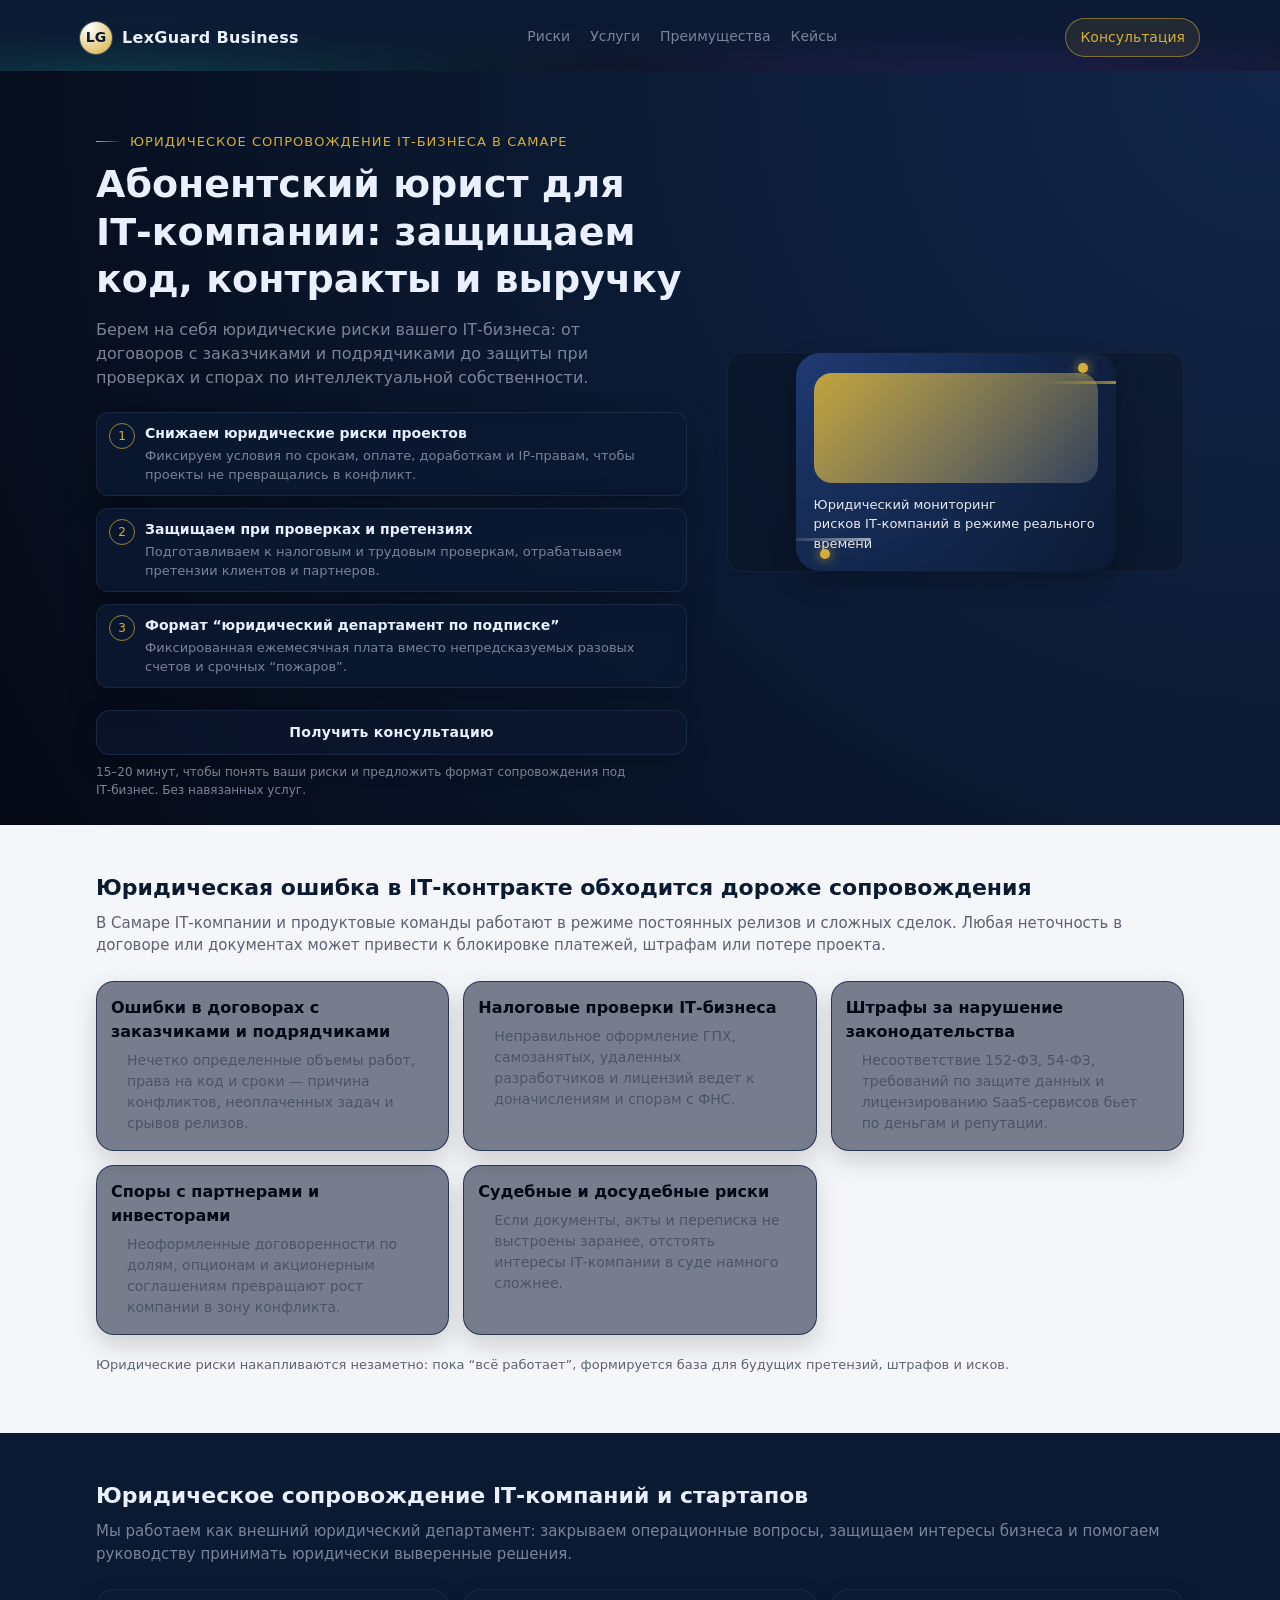
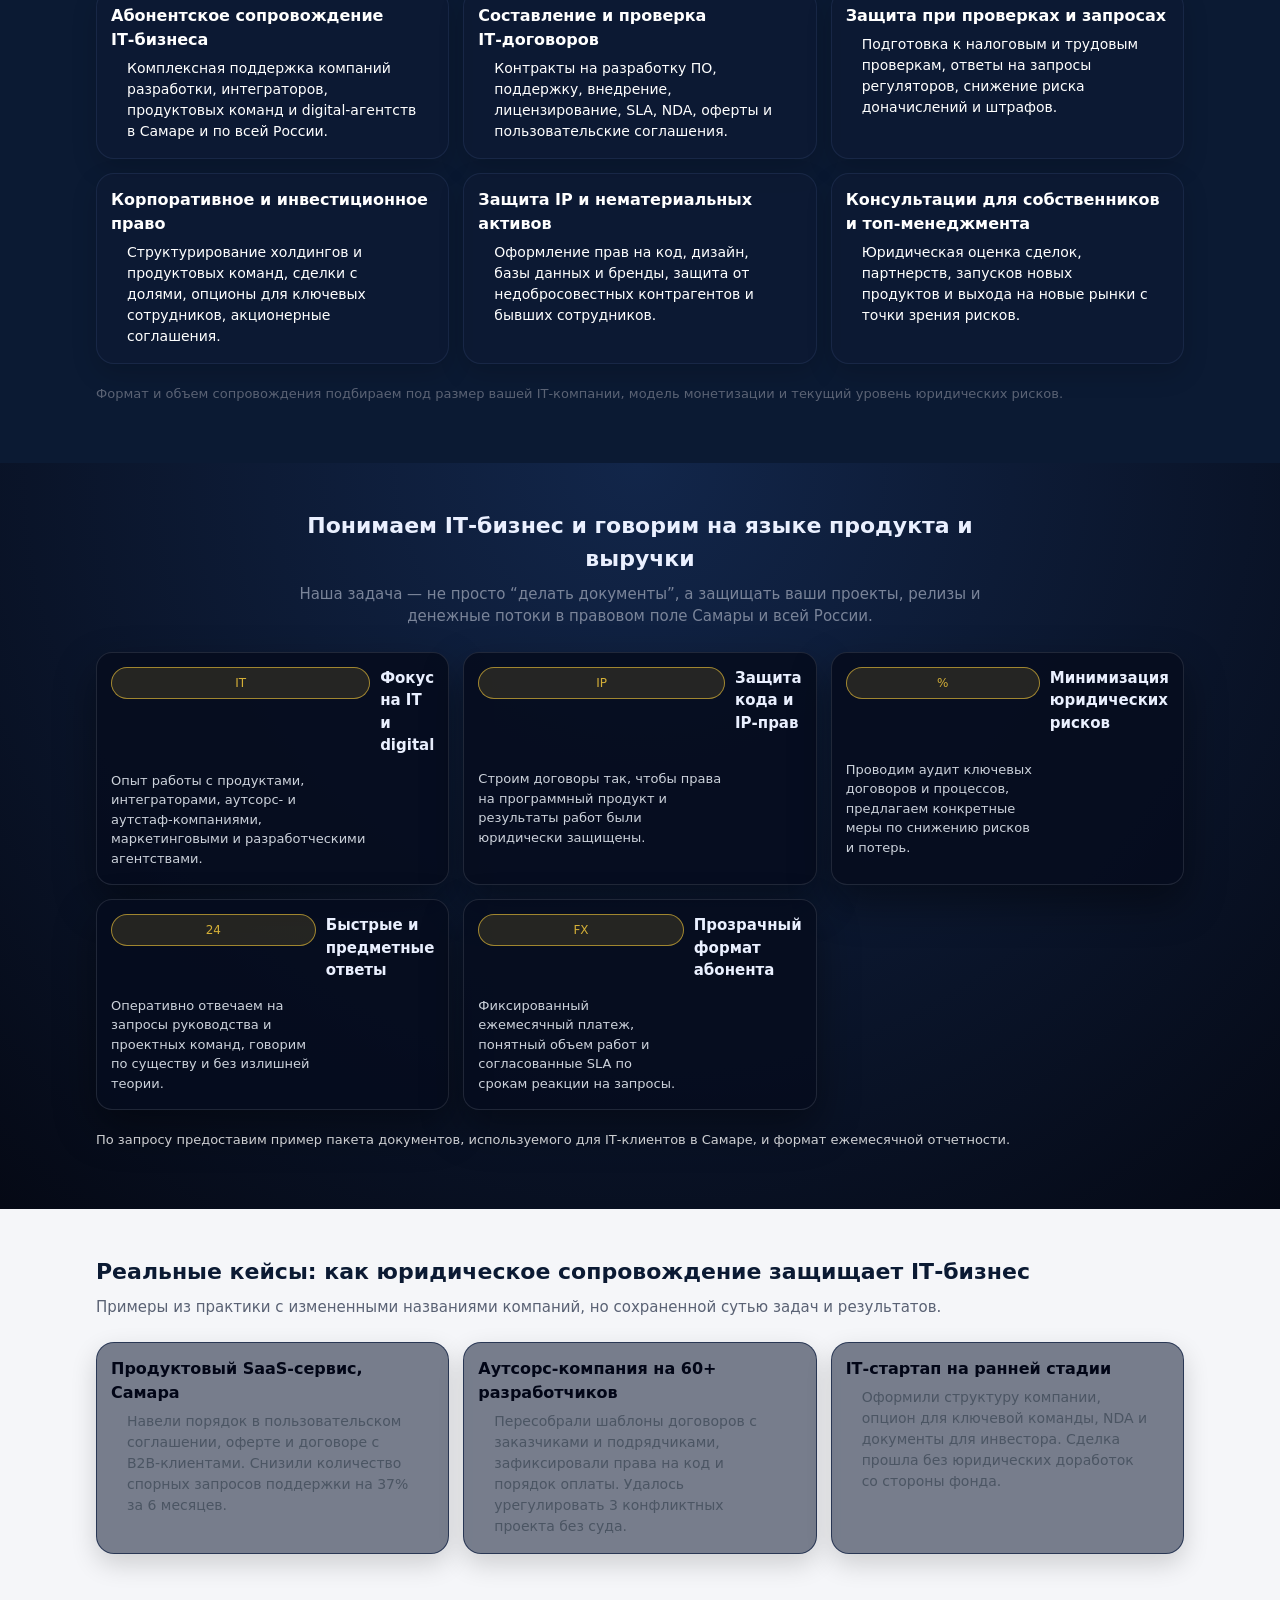
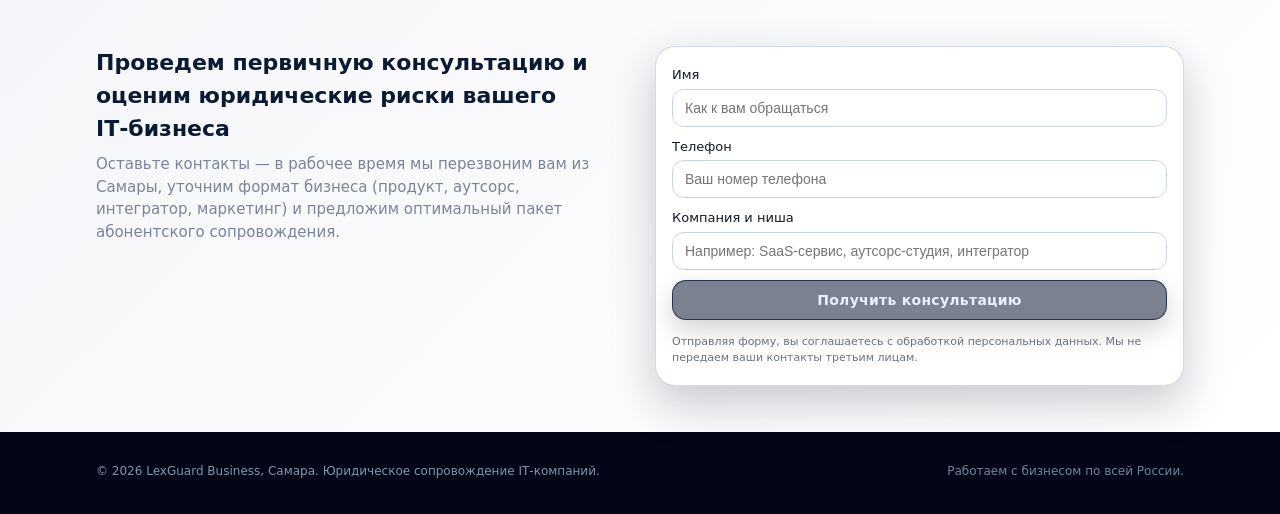
==== commit da8bde02: "Add files via upload" ====
--- a/index.html
+++ b/index.html
@@ -1,1411 +1,336 @@
-<!DOCTYPE html>
-<html lang="ru">
-<head>
-  <meta charset="UTF-8" />
-  <meta name="viewport" content="width=device-width, initial-scale=1.0" />
-  <title>LexGuard Business — юридическое сопровождение IT-компаний в Самаре</title>
-  <meta name="description" content="Абонентское юридическое сопровождение IT-компаний и стартапов в Самаре: договоры, проверки, споры, корпоративное право и юридические консультации." />
-  <link rel="stylesheet" href="styles.css" />
-</head>
-<body>
-  <header class="site-header">
-    <div class="container header-inner">
-      <div class="logo">
-        <span class="logo-mark">LG</span>
-        <span class="logo-text">LexGuard Business</span>
-      </div>
-      <nav class="main-nav">
-        <a href="#problems">Риски</a>
-        <a href="#services">Услуги</a>
-        <a href="#advantages">Преимущества</a>
-        <a href="#cases">Кейсы</a>
-      </nav>
-      <a href="#contact" class="header-cta">Консультация</a>
-    </div>
-  </header>
-
-  <main>
-    <!-- Hero -->
-    <section class="hero" id="hero">
-      <div class="container hero-inner">
-        <div class="hero-content">
-          <p class="hero-tagline">Юридическое сопровождение IT‑бизнеса в Самаре</p>
-          <h1 class="hero-title">
-            Абонентский юрист для IT‑компании: защищаем код, контракты и выручку
-          </h1>
-          <p class="hero-subtitle">
-            Берем на себя юридические риски вашего IT‑бизнеса: от договоров с заказчиками и подрядчиками
-            до защиты при проверках и спорах по интеллектуальной собственности.
-          </p>
-
-          <div class="hero-benefits">
-            <div class="benefit-item">
-              <div class="benefit-icon">1</div>
-              <div class="benefit-text">
-                <h3>Снижаем юридические риски проектов</h3>
-                <p>Фиксируем условия по срокам, оплате, доработкам и IP‑правам, чтобы проекты не превращались в конфликт.</p>
-              </div>
-            </div>
-            <div class="benefit-item">
-              <div class="benefit-icon">2</div>
-              <div class="benefit-text">
-                <h3>Защищаем при проверках и претензиях</h3>
-                <p>Подготавливаем к налоговым и трудовым проверкам, отрабатываем претензии клиентов и партнеров.</p>
-              </div>
-            </div>
-            <div class="benefit-item">
-              <div class="benefit-icon">3</div>
-              <div class="benefit-text">
-                <h3>Формат “юридический департамент по подписке”</h3>
-                <p>Фиксированная ежемесячная плата вместо непредсказуемых разовых счетов и срочных “пожаров”.</p>
-              </div>
-            </div>
-          </div>
-
-          <div class="hero-actions">
-            <a href="#contact" class="btn btn-primary">Получить консультацию</a>
-            <p class="hero-note">
-              15–20 минут, чтобы понять ваши риски и предложить формат сопровождения под IT‑бизнес. Без навязанных услуг.
-            </p>
-          </div>
-        </div>
-
-        <div class="hero-illustration" aria-hidden="true">
-          <div class="hero-illustration-card">
-            <div class="hero-graph"></div>
-            <div class="hero-line hero-line-1"></div>
-            <div class="hero-line hero-line-2"></div>
-            <div class="hero-dot hero-dot-1"></div>
-            <div class="hero-dot hero-dot-2"></div>
-            <p>Юридический мониторинг<br />рисков IT‑компаний в режиме реального времени</p>
-          </div>
-        </div>
-      </div>
-    </section>
-
-    <!-- Problems -->
-    <section class="section section-light" id="problems">
-      <div class="container">
-        <div class="section-header">
-          <h2>Юридическая ошибка в IT‑контракте обходится дороже сопровождения</h2>
-          <p>
-            В Самаре IT‑компании и продуктовые команды работают в режиме постоянных релизов и сложных сделок.
-            Любая неточность в договоре или документах может привести к блокировке платежей, штрафам или потере проекта.
-          </p>
-        </div>
-
-        <div class="cards-grid">
-          <article class="card">
-            <h3>Ошибки в договорах с заказчиками и подрядчиками</h3>
-            <p>
-              Нечетко определенные объемы работ, права на код и сроки — причина конфликтов, неоплаченных задач и срывов релизов.
-            </p>
-          </article>
-          <article class="card">
-            <h3>Налоговые проверки IT‑бизнеса</h3>
-            <p>
-              Неправильное оформление ГПХ, самозанятых, удаленных разработчиков и лицензий ведет к доначислениям и спорам с ФНС.
-            </p>
-          </article>
-          <article class="card">
-            <h3>Штрафы за нарушение законодательства</h3>
-            <p>
-              Несоответствие 152‑ФЗ, 54‑ФЗ, требований по защите данных и лицензированию SaaS‑сервисов бьет по деньгам и репутации.
-            </p>
-          </article>
-          <article class="card">
-            <h3>Споры с партнерами и инвесторами</h3>
-            <p>
-              Неоформленные договоренности по долям, опционам и акционерным соглашениям превращают рост компании в зону конфликта.
-            </p>
-          </article>
-          <article class="card">
-            <h3>Судебные и досудебные риски</h3>
-            <p>
-              Если документы, акты и переписка не выстроены заранее, отстоять интересы IT‑компании в суде намного сложнее.
-            </p>
-          </article>
-        </div>
-
-        <p class="section-note">
-          Юридические риски накапливаются незаметно: пока “всё работает”, формируется база для будущих претензий, штрафов и исков.
-        </p>
-      </div>
-    </section>
-
-    <!-- Services -->
-    <section class="section" id="services">
-      <div class="container">
-        <div class="section-header">
-          <h2>Юридическое сопровождение IT‑компаний и стартапов</h2>
-          <p>
-            Мы работаем как внешний юридический департамент: закрываем операционные вопросы, защищаем интересы бизнеса
-            и помогаем руководству принимать юридически выверенные решения.
-          </p>
-        </div>
-
-        <div class="cards-grid cards-grid-3">
-          <article class="card card-dark">
-            <h3>Абонентское сопровождение IT‑бизнеса</h3>
-            <p>
-              Комплексная поддержка компаний разработки, интеграторов, продуктовых команд и digital‑агентств
-              в Самаре и по всей России.
-            </p>
-          </article>
-          <article class="card card-dark">
-            <h3>Составление и проверка IT‑договоров</h3>
-            <p>
-              Контракты на разработку ПО, поддержку, внедрение, лицензирование, SLA, NDA, оферты и пользовательские соглашения.
-            </p>
-          </article>
-          <article class="card card-dark">
-            <h3>Защита при проверках и запросах</h3>
-            <p>
-              Подготовка к налоговым и трудовым проверкам, ответы на запросы регуляторов, снижение риска доначислений и штрафов.
-            </p>
-          </article>
-          <article class="card card-dark">
-            <h3>Корпоративное и инвестиционное право</h3>
-            <p>
-              Структурирование холдингов и продуктовых команд, сделки с долями, опционы для ключевых сотрудников, акционерные соглашения.
-            </p>
-          </article>
-          <article class="card card-dark">
-            <h3>Защита IP и нематериальных активов</h3>
-            <p>
-              Оформление прав на код, дизайн, базы данных и бренды, защита от недобросовестных контрагентов и бывших сотрудников.
-            </p>
-          </article>
-          <article class="card card-dark">
-            <h3>Консультации для собственников и топ‑менеджмента</h3>
-            <p>
-              Юридическая оценка сделок, партнерств, запусков новых продуктов и выхода на новые рынки с точки зрения рисков.
-            </p>
-          </article>
-        </div>
-
-        <p class="section-note">
-          Формат и объем сопровождения подбираем под размер вашей IT‑компании, модель монетизации и текущий уровень юридических рисков.
-        </p>
-      </div>
-    </section>
-
-    <!-- Advantages -->
-    <section class="section section-dark" id="advantages">
-      <div class="container">
-        <div class="section-header section-header-center">
-          <h2>Понимаем IT‑бизнес и говорим на языке продукта и выручки</h2>
-          <p>
-            Наша задача — не просто “делать документы”, а защищать ваши проекты, релизы и денежные потоки
-            в правовом поле Самары и всей России.
-          </p>
-        </div>
-
-        <div class="advantages-grid">
-          <article class="advantage-card">
-            <div class="advantage-icon">IT</div>
-            <h3>Фокус на IT и digital</h3>
-            <p>
-              Опыт работы с продуктами, интеграторами, аутсорс‑ и аутстаф‑компаниями, маркетинговыми и разработческими агентствами.
-            </p>
-          </article>
-          <article class="advantage-card">
-            <div class="advantage-icon">IP</div>
-            <h3>Защита кода и IP‑прав</h3>
-            <p>
-              Строим договоры так, чтобы права на программный продукт и результаты работ были юридически защищены.
-            </p>
-          </article>
-          <article class="advantage-card">
-            <div class="advantage-icon">%</div>
-            <h3>Минимизация юридических рисков</h3>
-            <p>
-              Проводим аудит ключевых договоров и процессов, предлагаем конкретные меры по снижению рисков и потерь.
-            </p>
-          </article>
-          <article class="advantage-card">
-            <div class="advantage-icon">24</div>
-            <h3>Быстрые и предметные ответы</h3>
-            <p>
-              Оперативно отвечаем на запросы руководства и проектных команд, говорим по существу и без излишней теории.
-            </p>
-          </article>
-          <article class="advantage-card">
-            <div class="advantage-icon">FX</div>
-            <h3>Прозрачный формат абонента</h3>
-            <p>
-              Фиксированный ежемесячный платеж, понятный объем работ и согласованные SLA по срокам реакции на запросы.
-            </p>
-          </article>
-        </div>
-
-        <p class="section-note section-note-light">
-          По запросу предоставим пример пакета документов, используемого для IT‑клиентов в Москве, и формат ежемесячной отчетности.
-        </p>
-      </div>
-    </section>
-
-    <!-- Cases -->
-    <section class="section section-light" id="cases">
-      <div class="container">
-        <div class="section-header">
-          <h2>Реальные кейсы: как юридическое сопровождение защищает IT‑бизнес</h2>
-          <p>
-            Примеры из практики с измененными названиями компаний, но сохраненной сутью задач и результатов.
-          </p>
-        </div>
-
-        <div class="cards-grid cards-grid-3">
-          <article class="card">
-            <h3>Продуктовый SaaS‑сервис, Самара</h3>
-            <p>
-              Навели порядок в пользовательском соглашении, оферте и договоре с B2B‑клиентами. Снизили количество спорных
-              запросов поддержки на 37% за 6 месяцев.
-            </p>
-          </article>
-          <article class="card">
-            <h3>Аутсорс‑компания на 60+ разработчиков</h3>
-            <p>
-              Пересобрали шаблоны договоров с заказчиками и подрядчиками, зафиксировали права на код и порядок оплаты.
-              Удалось урегулировать 3 конфликтных проекта без суда.
-            </p>
-          </article>
-          <article class="card">
-            <h3>IT‑стартап на ранней стадии</h3>
-            <p>
-              Оформили структуру компании, опцион для ключевой команды, NDA и документы для инвестора. Сделка прошла без
-              юридических доработок со стороны фонда.
-            </p>
-          </article>
-        </div>
-      </div>
-    </section>
-
-    <!-- Final CTA -->
-    <section class="section section-cta" id="contact">
-      <div class="container cta-inner">
-        <div class="cta-text">
-          <h2>Проведем первичную консультацию и оценим юридические риски вашего IT‑бизнеса</h2>
-          <p>
-            Оставьте контакты — в рабочее время мы перезвоним вам из Самары, уточним формат бизнеса
-            (продукт, аутсорс, интегратор, маркетинг) и предложим оптимальный пакет абонентского сопровождения.
-          </p>
-        </div>
-        <div class="cta-form-wrapper">
-          <form class="cta-form" action="form-handler.php" method="POST">
-            <div class="form-group">
-              <label for="name">Имя</label>
-              <input type="text" id="name" name="name" placeholder="Как к вам обращаться" required />
-            </div>
-            <div class="form-group">
-              <label for="phone">Телефон</label>
-              <input type="tel" id="phone" name="phone" placeholder="Ваш номер телефона" required />
-            </div>
-            <div class="form-group">
-              <label for="company">Компания и ниша</label>
-              <input type="text" id="company" name="company" placeholder="Например: SaaS‑сервис, аутсорс‑студия, интегратор" />
-            </div>
-            <button type="submit" class="btn btn-primary btn-full">
-              Получить консультацию
-            </button>
-            <p class="form-note">
-              Отправляя форму, вы соглашаетесь с обработкой персональных данных. Мы не передаем ваши контакты третьим лицам.
-            </p>
-          </form>
-        </div>
-      </div>
-    </section>
-  </main>
-
-  <footer class="site-footer">
-    <div class="container footer-inner">
-      <p>© <span id="year"></span> LexGuard Business, Самара. Юридическое сопровождение IT‑компаний.</p>
-      <p class="footer-meta">Работаем с бизнесом по всей России.</p>
-    </div>
-  </footer>
-
-  <script>
-    document.getElementById('year').textContent = new Date().getFullYear();
-  </script>
-</body>
-</html>
-<!doctype html>
-<html lang="ru">
-<head>
-  <meta charset="utf-8" />
-  <meta name="viewport" content="width=device-width, initial-scale=1" />
-  <title>Онлайн‑курс Python с нуля за 3 месяца</title>
-  <meta name="description" content="Онлайн‑курс по Python для новичков: практика, проекты, поддержка наставника. Результат за 3 месяца." />
-  <link rel="stylesheet" href="styles.css" />
-</head>
-
-<body>
-  <a class="skip" href="#content">Перейти к содержанию</a>
-
-  <header class="topbar">
-    <div class="container topbar__inner">
-      <div class="brand" aria-label="Python Start">
-        <span class="brand__mark" aria-hidden="true"></span>
-        <span class="brand__name">Python Start</span>
-      </div>
-
-      <nav class="nav" aria-label="Навигация по разделам" role="tablist">
-        <button class="nav__link nav__link--active" type="button" data-tab="main" role="tab" aria-selected="true">Главная</button>
-        <button class="nav__link" type="button" data-tab="pricing" role="tab" aria-selected="false">Подписка</button>
-      </nav>
-
-      <div class="topbar__right">
-        <button class="topbar__user" type="button" data-open-account aria-label="Аккаунт">
-          <span class="topbar__user-icon" aria-hidden="true"></span>
-          <span class="topbar__user-label" data-user-label>Войти</span>
-        </button>
-        <a class="btn btn--ghost" href="#cta">Записаться</a>
-      </div>
-    </div>
-  </header>
-
-  <main id="content">
-    <!-- 1) HERO -->
-    <section class="hero" data-view="main">
-      <div class="container hero__grid">
-        <div class="hero__copy">
-          <div class="badge">
-            <span class="badge__dot" aria-hidden="true"></span>
-            <span>Курс для новичков • 3 месяца • практика + проекты</span>
-          </div>
-
-          <h1 class="h1">Python с нуля за 3 месяца — и ты пишешь реальные программы</h1>
-          <p class="lead">
-            Понятный онлайн‑курс для тех, кто никогда не программировал.
-            Без «воды»: короткие уроки, задания, проекты и поддержка наставника.
-          </p>
-
-          <div class="hero__actions">
-            <a class="btn btn--primary" href="#cta">Записаться на бесплатный вводный урок</a>
-            <a class="btn btn--soft" href="#program">Смотреть программу</a>
-          </div>
-
-          <div class="trust">
-            <div class="trust__item reveal" data-reveal>
-              <span class="trust__kpi" data-count="12">0</span>
-              <span class="trust__text">недель до результата</span>
-            </div>
-            <div class="trust__item reveal" data-reveal>
-              <span class="trust__kpi" data-count="3">0</span>
-              <span class="trust__text">проекта в портфолио</span>
-            </div>
-            <div class="trust__item reveal" data-reveal>
-              <span class="trust__kpi" data-count="30">0</span>
-              <span class="trust__text">мест в потоке</span>
-            </div>
-          </div>
-
-          <p class="micro">
-            Старт потока: ближайший понедельник • Мест ограничено, чтобы наставник успевал каждому.
-          </p>
-        </div>
-
-        <div class="hero__media" aria-hidden="true">
-          <div class="card card--media">
-            <div class="media__glow"></div>
-
-            <!-- Абстрактная SVG-иллюстрация (встроено, без загрузок) -->
-            <svg class="hero-illustration" viewBox="0 0 640 480" role="img" aria-label="Абстрактная иллюстрация обучения">
-              <defs>
-                <linearGradient id="g1" x1="0" x2="1" y1="0" y2="1">
-                  <stop offset="0" stop-color="#6D5BFF" stop-opacity="0.95"/>
-                  <stop offset="1" stop-color="#22D3EE" stop-opacity="0.9"/>
-                </linearGradient>
-                <linearGradient id="g2" x1="1" x2="0" y1="0" y2="1">
-                  <stop offset="0" stop-color="#2EE59D" stop-opacity="0.75"/>
-                  <stop offset="1" stop-color="#6D5BFF" stop-opacity="0.25"/>
-                </linearGradient>
-                <filter id="blur" x="-20%" y="-20%" width="140%" height="140%">
-                  <feGaussianBlur stdDeviation="18"/>
-                </filter>
-              </defs>
-
-              <rect x="32" y="44" width="576" height="360" rx="22" fill="#0B1220" opacity="0.55" stroke="#1C2B4A"/>
-              <rect x="64" y="82" width="512" height="72" rx="14" fill="#0F1B33" stroke="#1C2B4A"/>
-              <rect x="64" y="170" width="280" height="44" rx="12" fill="#0F1B33" stroke="#1C2B4A"/>
-              <rect x="64" y="228" width="420" height="44" rx="12" fill="#0F1B33" stroke="#1C2B4A"/>
-              <rect x="64" y="286" width="340" height="44" rx="12" fill="#0F1B33" stroke="#1C2B4A"/>
-
-              <circle cx="492" cy="195" r="84" fill="url(#g1)" filter="url(#blur)" opacity="0.9"/>
-              <circle cx="416" cy="292" r="64" fill="url(#g2)" filter="url(#blur)" opacity="0.85"/>
-
-              <path d="M456 160c30 0 54 24 54 54s-24 54-54 54-54-24-54-54 24-54 54-54Z" fill="url(#g1)" opacity="0.9"/>
-              <path d="M456 187c-4-9-13-15-24-15-16 0-29 13-29 29 0 11 6 20 15 24-2-5-3-10-3-15 0-21 17-38 38-38 5 0 10 1 15 3Z" fill="#EAF0FF" opacity="0.9"/>
-              <path d="M479 242c9-4 15-13 15-24 0-16-13-29-29-29-11 0-20 6-24 15 5-2 10-3 15-3 21 0 38 17 38 38 0 5-1 10-3 15Z" fill="#EAF0FF" opacity="0.85"/>
-
-              <text x="92" y="128" fill="#EAF0FF" font-family="ui-sans-serif, system-ui" font-size="22" opacity="0.92">Первые строки кода → уверенный навык</text>
-            </svg>
-
-            <div class="media__caption">
-              <div class="pill">Понятно</div>
-              <div class="pill">Практично</div>
-              <div class="pill">С поддержкой</div>
-            </div>
-          </div>
-        </div>
-      </div>
-
-      <div class="hero__bg" aria-hidden="true"></div>
-    </section>
-
-    <!-- 2) ПРОБЛЕМА И ЦЕННОСТЬ -->
-    <section class="section" id="value" data-view="main">
-      <div class="container">
-        <div class="section__head">
-          <h2 class="h2">Страшно начинать? Нормально. Мы сделали путь простым</h2>
-          <p class="sublead">Ты не должен «разбираться во всем». Тебе нужен ясный маршрут и практика — мы это и даем.</p>
-        </div>
-
-        <div class="grid grid--3">
-          <article class="card card--icon reveal" data-reveal>
-            <div class="icon" aria-hidden="true">
-              <svg viewBox="0 0 24 24" fill="none">
-                <path d="M7 7h10M7 12h6M7 17h10" stroke="currentColor" stroke-width="1.8" stroke-linecap="round"/>
-                <path d="M5 4.5h14A1.5 1.5 0 0 1 20.5 6v12A1.5 1.5 0 0 1 19 19.5H5A1.5 1.5 0 0 1 3.5 18V6A1.5 1.5 0 0 1 5 4.5Z" stroke="currentColor" stroke-width="1.8"/>
-              </svg>
-            </div>
-            <h3 class="h3">Не знаешь, с чего начать</h3>
-            <p class="p">Даем понятный план по неделям: что учить и зачем — без хаоса и «прыжков».</p>
-          </article>
-
-          <article class="card card--icon reveal" data-reveal>
-            <div class="icon" aria-hidden="true">
-              <svg viewBox="0 0 24 24" fill="none">
-                <path d="M12 21s7-4.5 7-11V6.8L12 4 5 6.8V10c0 6.5 7 11 7 11Z" stroke="currentColor" stroke-width="1.8" stroke-linejoin="round"/>
-                <path d="M9.5 12.2l1.8 1.9 3.6-4.2" stroke="currentColor" stroke-width="1.8" stroke-linecap="round" stroke-linejoin="round"/>
-              </svg>
-            </div>
-            <h3 class="h3">Боишься, что «не получится»</h3>
-            <p class="p">Наставник помогает с ошибками и поддерживает темп. Не остаешься один на один с задачей.</p>
-          </article>
-
-          <article class="card card--icon reveal" data-reveal>
-            <div class="icon" aria-hidden="true">
-              <svg viewBox="0 0 24 24" fill="none">
-                <path d="M4.5 12a7.5 7.5 0 0 1 15 0v6.5H4.5V12Z" stroke="currentColor" stroke-width="1.8"/>
-                <path d="M8 18.5V21M16 18.5V21" stroke="currentColor" stroke-width="1.8" stroke-linecap="round"/>
-                <path d="M9 12.2h6" stroke="currentColor" stroke-width="1.8" stroke-linecap="round"/>
-              </svg>
-            </div>
-            <h3 class="h3">Мало практики — нет навыка</h3>
-            <p class="p">Каждый урок закрепляется заданиями. Итог — проекты, которые не стыдно показать.</p>
-          </article>
-        </div>
-
-        <div class="split">
-          <div class="card card--soft">
-            <h3 class="h3">Почему именно Python</h3>
-            <p class="p">
-              Python дружелюбный для старта: его легко читать, а результат виден быстро.
-              Поэтому новичкам проще удерживать мотивацию и продолжать.
-            </p>
-          </div>
-
-          <div class="card card--soft">
-            <h3 class="h3">Как курс помогает сменить траекторию</h3>
-            <p class="p">
-              За 3 месяца ты формируешь базу, получаешь привычку решать задачи и собираешь портфолио.
-              Дальше — понятный выбор: углубляться или выходить на первые стажировки/проекты.
-            </p>
-          </div>
-        </div>
-      </div>
-    </section>
-
-    <!-- 3) ПРОГРАММА -->
-    <section class="section" id="program" data-view="main">
-      <div class="container">
-        <div class="section__head">
-          <h2 class="h2">Программа: от первых строк до проектов</h2>
-          <p class="sublead">Коротко, по делу. Учишь — сразу применяешь.</p>
-        </div>
-
-        <div class="grid grid--2">
-          <article class="card reveal" data-reveal>
-            <div class="card__top">
-              <span class="tag">Недели 1–2</span>
-              <h3 class="h3">Уверенный старт</h3>
-            </div>
-            <ul class="list">
-              <li>основы и логика</li>
-              <li>условия и циклы</li>
-              <li>первые мини‑задачи</li>
-            </ul>
-          </article>
-
-          <article class="card reveal" data-reveal>
-            <div class="card__top">
-              <span class="tag">Недели 3–5</span>
-              <h3 class="h3">Навык решать задачи</h3>
-            </div>
-            <ul class="list">
-              <li>функции и структуры данных</li>
-              <li>практика на типовых задачах</li>
-              <li>мышление «как программист»</li>
-            </ul>
-          </article>
-
-          <article class="card reveal" data-reveal>
-            <div class="card__top">
-              <span class="tag">Недели 6–8</span>
-              <h3 class="h3">Надежные скрипты</h3>
-            </div>
-            <ul class="list">
-              <li>файлы и обработка данных</li>
-              <li>ошибки и устойчивость</li>
-              <li>понятный и аккуратный код</li>
-            </ul>
-          </article>
-
-          <article class="card reveal" data-reveal>
-            <div class="card__top">
-              <span class="tag">Недели 9–12</span>
-              <h3 class="h3">Проекты и портфолио</h3>
-            </div>
-            <ul class="list">
-              <li>3 проекта под руководством</li>
-              <li>оформление результатов</li>
-              <li>план развития после курса</li>
-            </ul>
-          </article>
-        </div>
-
-        <div class="projects">
-          <div class="projects__head">
-            <h3 class="h3">Проекты, которые сделаешь</h3>
-            <p class="p">Практика без «игрушек» — задачи понятные, результат заметный.</p>
-          </div>
-
-          <div class="grid grid--3">
-            <article class="card card--project reveal" data-reveal>
-              <h4 class="h4">Трекер привычек</h4>
-              <p class="p">Планирование, отметки, статистика. Научишься работать со структурой данных.</p>
-              <div class="meta">Итог: рабочий мини‑инструмент</div>
-            </article>
-
-            <article class="card card--project reveal" data-reveal>
-              <h4 class="h4">Бот‑помощник</h4>
-              <p class="p">Команды, ответы, полезные сценарии. Поймешь, как собирать логику в систему.</p>
-              <div class="meta">Итог: понятный проект в портфолио</div>
-            </article>
-
-            <article class="card card--project reveal" data-reveal>
-              <h4 class="h4">Парсер данных + отчет</h4>
-              <p class="p">Собираешь данные, приводишь в порядок и делаешь отчет — как в реальной работе.</p>
-              <div class="meta">Итог: автоматизация рутины</div>
-            </article>
-          </div>
-
-          <div class="after">
-            <div class="after__title">После курса ты сможешь</div>
-            <ul class="after__list">
-              <li>писать небольшие приложения и скрипты</li>
-              <li>автоматизировать задачи для учебы и работы</li>
-              <li>читать чужой код и уверенно продолжать обучение</li>
-            </ul>
-          </div>
-        </div>
-      </div>
-    </section>
-
-    <!-- 4) ПРЕИМУЩЕСТВА -->
-    <section class="section" id="benefits" data-view="main">
-      <div class="container">
-        <div class="section__head">
-          <h2 class="h2">Чтобы ты дошел до результата, а не «посмотрел уроки»</h2>
-          <p class="sublead">Мы проектировали курс под новичка: короткие шаги, поддержка и понятный прогресс.</p>
-        </div>
-
-        <div class="grid grid--3">
-          <article class="card card--benefit reveal" data-reveal>
-            <div class="check" aria-hidden="true"></div>
-            <h3 class="h3">С нуля</h3>
-            <p class="p">Начинаем с базовых вещей и сразу закрепляем практикой.</p>
-          </article>
-
-          <article class="card card--benefit reveal" data-reveal>
-            <div class="check" aria-hidden="true"></div>
-            <h3 class="h3">Много практики</h3>
-            <p class="p">Задания после каждого урока — навык растет быстро.</p>
-          </article>
-
-          <article class="card card--benefit reveal" data-reveal>
-            <div class="check" aria-hidden="true"></div>
-            <h3 class="h3">Поддержка наставника</h3>
-            <p class="p">Разбираем ошибки и помогаем не терять темп.</p>
-          </article>
-
-          <article class="card card--benefit reveal" data-reveal>
-            <div class="check" aria-hidden="true"></div>
-            <h3 class="h3">Реальные проекты</h3>
-            <p class="p">Портфолио из 3 работ — видно, что ты умеешь.</p>
-          </article>
-
-          <article class="card card--benefit reveal" data-reveal>
-            <div class="check" aria-hidden="true"></div>
-            <h3 class="h3">Результат за 3 месяца</h3>
-            <p class="p">Четкий план по неделям, без перегруза и хаоса.</p>
-          </article>
-
-          <article class="card card--benefit reveal" data-reveal>
-            <div class="check" aria-hidden="true"></div>
-            <h3 class="h3">Понятный следующий шаг</h3>
-            <p class="p">Подскажем, куда двигаться после курса, чтобы не «потеряться».</p>
-          </article>
-        </div>
-
-      </div>
-    </section>
-
-    <!-- Блок подписки -->
-    <section class="section section--pricing" id="pricing" data-view="pricing">
-      <div class="container">
-        <div class="section__head">
-          <h2 class="h2">Подписка на 3 месяца — весь курс целиком</h2>
-          <p class="sublead">84 урока, живой прогресс и поддержка наставника по цене одной пары кроссовок.</p>
-        </div>
-
-        <div class="pricing">
-          <article class="pricing__plan card reveal" data-reveal>
-            <div class="pricing__badge">
-              <span class="pricing__pill">Лучший старт для новичка</span>
-            </div>
-            <h3 class="h3 pricing__title">Подписка «Python за 3 месяца»</h3>
-
-            <div class="pricing__price-row">
-              <div class="pricing__price">
-                <span class="pricing__amount">4 000 ₽</span>
-                <span class="pricing__period">за 3 месяца</span>
-              </div>
-              <div class="pricing__meta">
-                <span>84 урока</span>
-                <span>≈ 48 ₽ за урок</span>
-              </div>
-            </div>
-
-            <div class="pricing__payments">
-              <span class="pricing__pay-pill">СБП</span>
-              <span class="pricing__pay-pill">Банковская карта</span>
-              <span class="pricing__pay-pill">Криптовалюта</span>
-            </div>
-
-            <div class="pricing__progress">
-              <div class="pricing__progress-head">
-                <span>Твой путь за 12 недель</span>
-                <span class="pricing__progress-label">1–2 • 3–5 • 6–8 • 9–12</span>
-              </div>
-              <div class="pricing__progress-bar">
-                <span class="pricing__step pricing__step--active" aria-hidden="true"></span>
-                <span class="pricing__step" aria-hidden="true"></span>
-                <span class="pricing__step" aria-hidden="true"></span>
-                <span class="pricing__step" aria-hidden="true"></span>
-              </div>
-              <p class="micro">Подписка покрывает весь курс: от первых строк до финальных проектов и портфолио.</p>
-            </div>
-
-            <ul class="pricing__list list">
-              <li>84 структурированных урока + задания</li>
-              <li>доступ к материалам на время подписки</li>
-              <li>обратная связь от наставника по ключевым проектам</li>
-              <li>рекомендации по следующему шагу после курса</li>
-            </ul>
-
-            <div class="pricing__actions">
-              <a class="btn btn--primary btn--lg" href="https://pay.python-start.ru/subscribe" target="_blank" rel="noopener noreferrer" data-pay-link>Оформить подписку</a>
-              <button class="btn btn--soft" type="button" data-open-account>Войти в аккаунт</button>
-            </div>
-
-            <p class="micro">Оплата не происходит автоматически на этом лендинге — после заявки мы свяжемся, чтобы подтвердить условия и способ оплаты.</p>
-          </article>
-
-          <aside class="pricing__compare card card--soft reveal" data-reveal>
-            <h3 class="h4">Без подписки vs с подпиской</h3>
-            <div class="pricing__compare-grid">
-              <div class="pricing__col">
-                <div class="pricing__tag pricing__tag--ghost">Без подписки</div>
-                <ul class="list">
-                  <li>случайные туториалы на YouTube</li>
-                  <li>хаотичный план, сложно держать темп</li>
-                  <li>нет обратной связи и поддержки</li>
-                  <li>нет внятного портфолио</li>
-                </ul>
-              </div>
-              <div class="pricing__col">
-                <div class="pricing__tag">С подпиской</div>
-                <ul class="list">
-                  <li>чёткий маршрут на 12 недель</li>
-                  <li>84 урока и практика по плану</li>
-                  <li>проекты, которые можно показать работодателю</li>
-                  <li>поддержка наставника и понятный следующий шаг</li>
-                </ul>
-              </div>
-            </div>
-          </aside>
-        </div>
-      </div>
-    </section>
-
-    <!-- 5) FINAL CTA -->
-    <section class="cta" id="cta" data-view="main">
-      <div class="container cta__grid">
-        <div class="cta__copy">
-          <h2 class="h2">Начни сейчас — через 3 месяца ты будешь благодарить себя</h2>
-          <p class="sublead">
-            Забери бесплатный вводный урок и план обучения. Если тебе комфортно — закрепим место в потоке.
-          </p>
-
-          <div class="cta__row">
-            <a class="btn btn--primary btn--lg" href="#signup-form" aria-label="Забронировать место на курсе">Забронировать место</a>
-            <div class="limit">
-              <div class="limit__top">Набор открыт до пятницы</div>
-              <div class="limit__bottom"><span class="pulse" aria-hidden="true"></span> Осталось 7 мест</div>
-            </div>
-          </div>
-
-          <p class="micro">
-            Нажимая «Забронировать», ты ничего не оплачиваешь — мы пришлем вводный урок и детали старта.
-          </p>
-        </div>
-
-        <div class="cta__side" aria-hidden="true">
-          <div class="card card--cta">
-            <div class="card--cta__title">Что получишь сразу</div>
-            <ul class="list list--ticks">
-              <li>вводный урок «с нуля»</li>
-              <li>план обучения на 12 недель</li>
-              <li>пример проектов курса</li>
-            </ul>
-            <div class="note">Подходит студентам, новичкам и тем, кто хочет сменить профессию.</div>
-          </div>
-        </div>
-      </div>
-    </section>
-  </main>
-
-  <!-- FAQ как отдельная вкладка -->
-  <section class="section section--faq" id="faq">
-    <div class="container">
-      <div class="section__head">
-        <h2 class="h2">Ответы на вопросы про курс</h2>
-        <p class="sublead">Если у тебя остались сомнения — начни с этих ответов. Они честные и без маркетинговой «пыли».</p>
-      </div>
-
-      <div class="faq">
-        <div class="faq__head">
-          <h3 class="h3">FAQ — коротко и честно</h3>
-          <p class="p">Ответы на вопросы, которые чаще всего останавливают новичков.</p>
-        </div>
-
-        <div class="faq__grid">
-          <details class="faq__item reveal" data-reveal>
-            <summary class="faq__q">Если я совсем с нуля — точно справлюсь?</summary>
-            <div class="faq__a">Да. Курс построен короткими шагами: объяснение → задача → разбор. Плюс поддержка наставника, чтобы не «застревать».</div>
-          </details>
-
-          <details class="faq__item reveal" data-reveal>
-            <summary class="faq__q">Сколько времени нужно в неделю?</summary>
-            <div class="faq__a">В среднем 5–7 часов. Можно учиться по вечерам: уроки короткие, а практика — по плану, без перегруза.</div>
-          </details>
-
-          <details class="faq__item reveal" data-reveal>
-            <summary class="faq__q">Что если пропущу неделю?</summary>
-            <div class="faq__a">Ничего страшного: у тебя остаётся доступ к материалам и плану. Наставник поможет вернуться в темп.</div>
-          </details>
-
-          <details class="faq__item reveal" data-reveal>
-            <summary class="faq__q">Как отправляется заявка?</summary>
-            <div class="faq__a">Форма работает в статике: после проверки данных откроется письмо на указанный email курса с твоими данными (можно поменять адрес в коде).</div>
-          </details>
-        </div>
-      </div>
-    </div>
-  </section>
-
-  <!-- Раздел аккаунта -->
-  <section class="section section--account" id="account" data-view="main pricing">
-    <div class="container">
-      <div class="section__head">
-        <h2 class="h2">Личный кабинет ученика</h2>
-        <p class="sublead">Создай аккаунт, чтобы сохранять заявки и быстрее попадать в новые потоки.</p>
-      </div>
-
-      <div class="account">
-        <div class="account__main">
-          <div class="account__tabs" role="tablist">
-            <button class="account__tab account__tab--active" type="button" data-tab="login" role="tab" aria-selected="true">Войти</button>
-            <button class="account__tab" type="button" data-tab="signup" role="tab" aria-selected="false">Создать аккаунт</button>
-          </div>
-
-          <form class="account__panel account__panel--active" id="login-form" data-role="login" novalidate>
-            <div class="field">
-              <label class="field__label" for="login-email">Email</label>
-              <input class="field__input" type="email" id="login-email" name="email" placeholder="you@example.com" required />
-              <p class="field__error" data-error-for="login-email"></p>
-            </div>
-            <div class="field">
-              <label class="field__label" for="login-password">Пароль</label>
-              <input class="field__input" type="password" id="login-password" name="password" placeholder="Минимум 6 символов" required minlength="6" />
-              <p class="field__error" data-error-for="login-password"></p>
-            </div>
-            <div class="form__footer">
-              <button class="btn btn--primary btn--lg" type="submit">Войти</button>
-              <p class="micro">Если аккаунта ещё нет — создайте его на вкладке «Создать аккаунт».</p>
-            </div>
-            <div class="form__status" id="login-status" role="status" aria-live="polite"></div>
-          </form>
-
-          <form class="account__panel" id="signup-form-account" data-role="signup" novalidate>
-            <div class="field">
-              <label class="field__label" for="signup-name">Имя</label>
-              <input class="field__input" type="text" id="signup-name" name="name" placeholder="Например, Анна" required />
-              <p class="field__error" data-error-for="signup-name"></p>
-            </div>
-            <div class="field">
-              <label class="field__label" for="signup-email">Email</label>
-              <input class="field__input" type="email" id="signup-email" name="email" placeholder="you@example.com" required />
-              <p class="field__error" data-error-for="signup-email"></p>
-            </div>
-            <div class="field">
-              <label class="field__label" for="signup-password">Пароль</label>
-              <input class="field__input" type="password" id="signup-password" name="password" placeholder="Минимум 6 символов" required minlength="6" />
-              <p class="field__error" data-error-for="signup-password"></p>
-            </div>
-            <div class="form__footer">
-              <button class="btn btn--primary btn--lg" type="submit">Создать аккаунт</button>
-              <p class="micro">Мы сохраним твои данные только в этом браузере, чтобы ускорить следующие заявки.</p>
-            </div>
-            <div class="form__status" id="signup-status" role="status" aria-live="polite"></div>
-          </form>
-        </div>
-
-        <aside class="account__side">
-          <div class="card card--side account__summary" data-account-summary>
-            <h3 class="h3">Твой статус</h3>
-            <p class="p account__summary-empty">Пока ты не авторизован(а). После входа здесь появится краткая сводка и быстрые действия.</p>
-            <div class="account__summary-body" hidden>
-              <p class="p"><strong data-account-name></strong></p>
-              <p class="p"><span data-account-email></span></p>
-              <p class="p">Мы будем использовать эти данные, чтобы быстрее находить твои заявки и слать напоминания о старте потока.</p>
-              <button class="btn btn--soft" type="button" data-logout>Выйти из аккаунта</button>
-            </div>
-          </div>
-        </aside>
-      </div>
-    </div>
-  </section>
-
-  <!-- Форма заявки -->
-  <section class="section section--form" id="signup-form" data-view="main pricing">
-    <div class="container">
-      <div class="section__head">
-        <h2 class="h2">Оставь заявку — пришлём вводный урок и детали старта</h2>
-        <p class="sublead">Заполнить форму — 30 секунд. Никаких обязательств и оплат: сначала знакомство с курсом.</p>
-      </div>
-
-      <div class="form-grid">
-        <form class="form" id="lead-form" novalidate data-to="makrorobot77@gmail.com">
-          <div class="form__row">
-            <div class="field">
-              <label class="field__label" for="name">Имя</label>
-              <input class="field__input" type="text" id="name" name="name" placeholder="Например, Анна" required />
-              <p class="field__error" data-error-for="name"></p>
-            </div>
-            <div class="field">
-              <label class="field__label" for="email">Email</label>
-              <input class="field__input" type="email" id="email" name="email" placeholder="you@example.com" required />
-              <p class="field__error" data-error-for="email"></p>
-            </div>
-          </div>
-
-          <div class="form__row">
-            <div class="field">
-              <label class="field__label" for="experience">Твой текущий уровень</label>
-              <select class="field__input field__input--select" id="experience" name="experience" required>
-                <option value="" disabled selected>Выбери вариант</option>
-                <option value="no-experience">Никогда не программировал(а)</option>
-                <option value="little">Чуть-чуть пробовал(а) Python / другие языки</option>
-                <option value="student">Студент тех. спец-ти</option>
-                <option value="switching">Хочу сменить профессию и войти в IT</option>
-              </select>
-              <p class="field__error" data-error-for="experience"></p>
-            </div>
-          </div>
-
-          <div class="form__row">
-            <div class="field">
-              <label class="field__label" for="goal">Зачем тебе Python?</label>
-              <textarea class="field__input field__input--textarea" id="goal" name="goal" rows="3" placeholder="Например: автоматизация рутины, смена профессии, поступление на стажировку..."></textarea>
-            </div>
-          </div>
-
-          <div class="form__footer">
-            <button class="btn btn--primary btn--lg" type="submit">Отправить заявку</button>
-            <p class="micro">Нажимая «Отправить заявку», ты соглашаешься на обработку данных для связи по курсу.</p>
-          </div>
-
-          <div class="form__status" id="form-status" role="status" aria-live="polite"></div>
-        </form>
-
-        <aside class="form-side">
-          <div class="card card--side">
-            <h3 class="h3">Что будет дальше</h3>
-            <ol class="steps">
-              <li>Мы пришлём письмо с вводным уроком и программой.</li>
-              <li>Ответим на вопросы и поможем понять, подходит ли курс тебе.</li>
-              <li>Забронируем место в потоке, если всё ок.</li>
-            </ol>
-            <p class="p">Обычно отвечаем в течение 1–2 часов в рабочее время.</p>
-          </div>
-        </aside>
-      </div>
-    </div>
-  </section>
-
-  <button class="scroll-top" type="button" aria-label="Прокрутить наверх">
-    ↑
-  </button>
-
-  <footer class="footer">
-    <div class="container footer__inner">
-      <div class="footer__left">
-        <div class="brand brand--small">
-          <span class="brand__mark" aria-hidden="true"></span>
-          <span class="brand__name">Python Start</span>
-        </div>
-        <div class="footer__meta">© <span id="y">2026</span> Онлайн‑курс по Python</div>
-      </div>
-
-      <div class="footer__right">
-        <a class="footer__link" href="#value">О курсе</a>
-        <a class="footer__link" href="#program">Программа</a>
-        <a class="footer__link" href="#cta">Запись</a>
-      </div>
-    </div>
-
-    <script>
-      document.documentElement.classList.add('js');
-      document.getElementById('y').textContent = new Date().getFullYear();
-
-      // Плавный скролл по якорным ссылкам
-      document.querySelectorAll('a[href^="#"]').forEach(function (link) {
-        link.addEventListener('click', function (e) {
-          const targetId = this.getAttribute('href');
-          const target = document.querySelector(targetId);
-          if (target && targetId !== '#') {
-            e.preventDefault();
-            target.scrollIntoView({ behavior: 'smooth', block: 'start' });
-          }
-        });
-      });
-
-      // Вкладки: главная / подписка / вопросы. Сохраняем выбранную вкладку.
-      (function () {
-        const TAB_KEY = 'pythonStartTab';
-        const tabButtons = Array.prototype.slice.call(document.querySelectorAll('[data-tab]'));
-        const viewSections = Array.prototype.slice.call(document.querySelectorAll('[data-view]'));
-
-        function scrollToView(id) {
-          let target = null;
-          if (id === 'main') target = document.querySelector('.hero');
-          else if (id === 'pricing') target = document.getElementById('pricing');
-          if (target) target.scrollIntoView({ behavior: 'smooth', block: 'start' });
-        }
-
-        function setActiveTab(id, options) {
-          tabButtons.forEach(function (btn) {
-            const isActive = btn.getAttribute('data-tab') === id;
-            btn.classList.toggle('nav__link--active', isActive);
-            btn.setAttribute('aria-selected', isActive ? 'true' : 'false');
-          });
-
-          viewSections.forEach(function (el) {
-            const views = (el.getAttribute('data-view') || '').split(/\s+/);
-            const match = views.indexOf(id) !== -1;
-            el.classList.toggle('view-hidden', !match);
-          });
-
-          if (!options || !options.skipScroll) {
-            scrollToView(id);
-          }
-          try {
-            localStorage.setItem(TAB_KEY, id);
-          } catch (e) {}
-        }
-
-        tabButtons.forEach(function (btn) {
-          btn.addEventListener('click', function () {
-            const id = btn.getAttribute('data-tab') || 'main';
-            setActiveTab(id);
-          });
-        });
-
-        // Восстанавливаем последнюю вкладку
-        let initial = 'main';
-        try {
-          const stored = localStorage.getItem(TAB_KEY);
-          if (stored === 'pricing' || stored === 'main') initial = stored;
-        } catch (e) {}
-
-        // Немного откладываем, чтобы страница успела отрисоваться
-        setTimeout(function () {
-          setActiveTab(initial, { skipScroll: initial === 'main' });
-        }, 10);
-      })();
-
-      // Работа формы заявки: простая валидация + статус
-      const form = document.getElementById('lead-form');
-      const statusEl = document.getElementById('form-status');
-
-      function setError(name, message) {
-        const err = document.querySelector('[data-error-for="' + name + '"]');
-        if (err) err.textContent = message || '';
-      }
-
-      if (form) {
-        form.addEventListener('submit', function (e) {
-          e.preventDefault();
-          statusEl.textContent = '';
-
-          var name = form.name.value.trim();
-          var email = form.email.value.trim();
-          var experience = form.experience.value;
-
-          var hasError = false;
-
-          setError('name', '');
-          setError('email', '');
-          setError('experience', '');
-
-          if (!name) {
-            setError('name', 'Напиши, пожалуйста, своё имя.');
-            hasError = true;
-          }
-          if (!email || !email.includes('@')) {
-            setError('email', 'Укажи корректный email, чтобы мы могли ответить.');
-            hasError = true;
-          }
-          if (!experience) {
-            setError('experience', 'Выбери, какой у тебя сейчас уровень.');
-            hasError = true;
-          }
-
-          if (hasError) {
-            statusEl.textContent = 'Проверь поля формы — что‑то пропущено.';
-            statusEl.classList.remove('form__status--ok');
-            statusEl.classList.add('form__status--error');
-            return;
-          }
-
-          // Рабочая отправка без сервера: mailto (можно заменить адрес в data-to у формы)
-          statusEl.textContent = 'Готовим письмо с заявкой...';
-          statusEl.classList.remove('form__status--error');
-          statusEl.classList.remove('form__status--ok');
-
-          var goal = (form.goal && form.goal.value ? form.goal.value.trim() : '');
-          var to = form.getAttribute('data-to') || '';
-          var subject = 'Заявка на курс Python (лендинг)';
-          var body = [
-            'Имя: ' + name,
-            'Email: ' + email,
-            'Уровень: ' + experience,
-            (goal ? ('Цель: ' + goal) : 'Цель: —'),
-            '',
-            'Источник: лендинг (index.html)'
-          ].join('\n');
-
-          try {
-            var payload = { name: name, email: email, experience: experience, goal: goal, ts: Date.now() };
-            localStorage.setItem('pythonStartLead:last', JSON.stringify(payload));
-          } catch (_) {}
-
-          var mailto = 'mailto:' + encodeURIComponent(to) +
-            '?subject=' + encodeURIComponent(subject) +
-            '&body=' + encodeURIComponent(body);
-
-          // Письмо откроется в почтовом клиенте пользователя
-          window.location.href = mailto;
-
-          statusEl.textContent = 'Почтовое окно открылось. Нажми «Отправить» — и заявка улетит.';
-          statusEl.classList.remove('form__status--error');
-          statusEl.classList.add('form__status--ok');
-
-          setTimeout(function () {
-            form.reset();
-          }, 500);
-        });
-      }
-
-      // Кнопка «наверх»
-      const scrollTopBtn = document.querySelector('.scroll-top');
-      if (scrollTopBtn) {
-        window.addEventListener('scroll', function () {
-          if (window.scrollY > 400) {
-            scrollTopBtn.classList.add('scroll-top--visible');
-          } else {
-            scrollTopBtn.classList.remove('scroll-top--visible');
-          }
-        });
-
-        scrollTopBtn.addEventListener('click', function () {
-          window.scrollTo({ top: 0, behavior: 'smooth' });
-        });
-      }
-
-      // Аккаунт: регистрация / вход (локально, через localStorage)
-      (function () {
-        const storageKey = 'pythonStartUser';
-        const loginForm = document.getElementById('login-form');
-        const signupForm = document.getElementById('signup-form-account');
-        const loginStatus = document.getElementById('login-status');
-        const signupStatus = document.getElementById('signup-status');
-        const accountTabs = document.querySelectorAll('.account__tab');
-        const panels = document.querySelectorAll('.account__panel');
-        const userLabel = document.querySelector('[data-user-label]');
-        const openAccountBtns = document.querySelectorAll('[data-open-account]');
-        const summary = document.querySelector('[data-account-summary]');
-        const summaryEmpty = summary && summary.querySelector('.account__summary-empty');
-        const summaryBody = summary && summary.querySelector('.account__summary-body');
-        const accountNameEl = summary && summary.querySelector('[data-account-name]');
-        const accountEmailEl = summary && summary.querySelector('[data-account-email]');
-        const logoutBtn = summary && summary.querySelector('[data-logout]');
-
-        function readUser() {
-          try{
-            const raw = localStorage.getItem(storageKey);
-            return raw ? JSON.parse(raw) : null;
-          }catch(e){
-            return null;
-          }
-        }
-        function writeUser(u) {
-          try{
-            if (u) localStorage.setItem(storageKey, JSON.stringify(u));
-            else localStorage.removeItem(storageKey);
-          }catch(e){}
-        }
-
-        function updateUIFromUser() {
-          const u = readUser();
-          if (userLabel) {
-            userLabel.textContent = u ? (u.name || u.email || 'Мой аккаунт') : 'Войти';
-          }
-          if (!summary) return;
-          if (u) {
-            if (summaryEmpty) summaryEmpty.hidden = true;
-            if (summaryBody) summaryBody.hidden = false;
-            if (accountNameEl) accountNameEl.textContent = u.name || 'Ученик курса';
-            if (accountEmailEl) accountEmailEl.textContent = u.email || '';
-          } else {
-            if (summaryEmpty) summaryEmpty.hidden = false;
-            if (summaryBody) summaryBody.hidden = true;
-          }
-        }
-
-        function switchTab(to) {
-          accountTabs.forEach(function(btn){
-            const active = btn.getAttribute('data-tab') === to;
-            btn.classList.toggle('account__tab--active', active);
-            btn.setAttribute('aria-selected', active ? 'true' : 'false');
-          });
-          panels.forEach(function(panel){
-            const role = panel.getAttribute('data-role');
-            panel.classList.toggle('account__panel--active', role === to);
-          });
-        }
-
-        accountTabs.forEach(function(btn){
-          btn.addEventListener('click', function(){
-            const to = btn.getAttribute('data-tab');
-            switchTab(to);
-          });
-        });
-
-        openAccountBtns.forEach(function(btn){
-          btn.addEventListener('click', function(){
-            // При клике по аватарке всегда показываем главную вкладку и скроллим к аккаунту
-            try{
-              localStorage.setItem('pythonStartTab','main');
-            }catch(e){}
-            const accountSection = document.getElementById('account');
-            if (accountSection){
-              accountSection.classList.remove('view-hidden');
-              accountSection.scrollIntoView({behavior:'smooth',block:'start'});
-            }
-          });
-        });
-
-        function setFieldError(id, msg) {
-          const err = document.querySelector('[data-error-for="' + id + '"]');
-          if (err) err.textContent = msg || '';
-        }
-
-        if (signupForm && signupStatus) {
-          signupForm.addEventListener('submit', function(e){
-            e.preventDefault();
-            signupStatus.textContent = '';
-            signupStatus.classList.remove('form__status--error','form__status--ok');
-
-            const name = signupForm.name.value.trim();
-            const email = signupForm.email.value.trim();
-            const password = signupForm.password.value;
-
-            setFieldError('signup-name','');
-            setFieldError('signup-email','');
-            setFieldError('signup-password','');
-
-            let err = false;
-            if (!name){
-              setFieldError('signup-name','Напиши, пожалуйста, своё имя.');
-              err = true;
-            }
-            if (!email || !email.includes('@')){
-              setFieldError('signup-email','Укажи корректный email.');
-              err = true;
-            }
-            if (!password || password.length < 6){
-              setFieldError('signup-password','Пароль должен быть не короче 6 символов.');
-              err = true;
-            }
-            if (err){
-              signupStatus.textContent = 'Проверь поля — что‑то пропущено.';
-              signupStatus.classList.add('form__status--error');
-              return;
-            }
-
-            const user = { name: name, email: email, password: password };
-            writeUser(user);
-            updateUIFromUser();
-
-            signupStatus.textContent = 'Аккаунт создан. Теперь можешь входить и быстрее оставлять заявки.';
-            signupStatus.classList.add('form__status--ok');
-
-            // автоперенос логина
-            if (loginForm) {
-              if (loginForm.email) loginForm.email.value = email;
-              if (loginForm.password) loginForm.password.value = password;
-            }
-            switchTab('login');
-          });
-        }
-
-        if (loginForm && loginStatus) {
-          loginForm.addEventListener('submit', function(e){
-            e.preventDefault();
-            loginStatus.textContent = '';
-            loginStatus.classList.remove('form__status--error','form__status--ok');
-
-            const email = loginForm.email.value.trim();
-            const password = loginForm.password.value;
-
-            setFieldError('login-email','');
-            setFieldError('login-password','');
-
-            let err = false;
-            if (!email || !email.includes('@')){
-              setFieldError('login-email','Укажи корректный email.');
-              err = true;
-            }
-            if (!password){
-              setFieldError('login-password','Введи пароль.');
-              err = true;
-            }
-            if (err){
-              loginStatus.textContent = 'Проверь поля — что‑то пропущено.';
-              loginStatus.classList.add('form__status--error');
-              return;
-            }
-
-            const user = readUser();
-            if (!user || user.email !== email || user.password !== password){
-              loginStatus.textContent = 'Аккаунт с такими данными не найден. Проверь email и пароль или создай аккаунт.';
-              loginStatus.classList.add('form__status--error');
-              return;
-            }
-
-            updateUIFromUser();
-            loginStatus.textContent = 'Готово! Ты вошёл(ла) в аккаунт.';
-            loginStatus.classList.add('form__status--ok');
-          });
-        }
-
-        if (logoutBtn) {
-          logoutBtn.addEventListener('click', function(){
-            writeUser(null);
-            updateUIFromUser();
-          });
-        }
-
-        // При загрузке страницы подтянем сохранённого пользователя и, если нужно, заполним форму заявки
-        const existing = readUser();
-        if (existing) {
-          updateUIFromUser();
-          if (form) {
-            if (form.name && !form.name.value) form.name.value = existing.name || '';
-            if (form.email && !form.email.value) form.email.value = existing.email || '';
-          }
-        } else {
-          updateUIFromUser();
-        }
-      })();
-
-      // Reveal-анимации и счётчики
-      (function () {
-        var reduced = window.matchMedia && window.matchMedia('(prefers-reduced-motion: reduce)').matches;
-        var revealEls = Array.prototype.slice.call(document.querySelectorAll('[data-reveal]'));
-        var counterEls = Array.prototype.slice.call(document.querySelectorAll('[data-count]'));
-
-        function animateCount(el, to) {
-          if (reduced) { el.textContent = String(to); return; }
-          var start = 0;
-          var dur = 700;
-          var t0 = performance.now();
-          function tick(t) {
-            var p = Math.min(1, (t - t0) / dur);
-            var val = Math.round(start + (to - start) * (1 - Math.pow(1 - p, 3)));
-            el.textContent = String(val);
-            if (p < 1) requestAnimationFrame(tick);
-          }
-          requestAnimationFrame(tick);
-        }
-
-        if (reduced) {
-          revealEls.forEach(function (el) { el.classList.add('is-in'); });
-          counterEls.forEach(function (el) { animateCount(el, Number(el.getAttribute('data-count')) || 0); });
-          return;
-        }
-
-        var seenCounters = new WeakSet();
-        var io = new IntersectionObserver(function (entries) {
-          entries.forEach(function (entry) {
-            if (entry.isIntersecting) {
-              entry.target.classList.add('is-in');
-              var kpi = entry.target.querySelector && entry.target.querySelector('[data-count]');
-              if (kpi && !seenCounters.has(kpi)) {
-                seenCounters.add(kpi);
-                animateCount(kpi, Number(kpi.getAttribute('data-count')) || 0);
-              }
-              io.unobserve(entry.target);
-            }
-          });
-        }, { threshold: 0.12 });
-
-        revealEls.forEach(function (el) { io.observe(el); });
-
-        // На случай, если KPI без контейнера-reveal
-        counterEls.forEach(function (el) {
-          var parent = el.closest ? el.closest('[data-reveal]') : null;
-          if (!parent && !seenCounters.has(el)) {
-            animateCount(el, Number(el.getAttribute('data-count')) || 0);
-          }
-        });
-      })();
-    </script>
-  </footer>
-</body>
-</html>
-
+<!DOCTYPE html>
+<html lang="ru">
+<head>
+  <meta charset="UTF-8" />
+  <meta name="viewport" content="width=device-width, initial-scale=1.0" />
+  <title>LexGuard Business — юридическое сопровождение IT-компаний в Самаре</title>
+  <meta name="description" content="Абонентское юридическое сопровождение IT-компаний и стартапов в Самаре: договоры, проверки, споры, корпоративное право и юридические консультации." />
+  <link rel="stylesheet" href="styles.css" />
+</head>
+<body>
+  <header class="site-header">
+    <div class="container header-inner">
+      <div class="logo">
+        <span class="logo-mark">LG</span>
+        <span class="logo-text">LexGuard Business</span>
+      </div>
+      <nav class="main-nav">
+        <a href="#problems">Риски</a>
+        <a href="#services">Услуги</a>
+        <a href="#advantages">Преимущества</a>
+        <a href="#cases">Кейсы</a>
+      </nav>
+      <a href="#contact" class="header-cta">Консультация</a>
+    </div>
+  </header>
+
+  <main>
+    <!-- Hero -->
+    <section class="hero" id="hero">
+      <div class="container hero-inner">
+        <div class="hero-content">
+          <p class="hero-tagline">Юридическое сопровождение IT‑бизнеса в Самаре</p>
+          <h1 class="hero-title">
+            Абонентский юрист для IT‑компании: защищаем код, контракты и выручку
+          </h1>
+          <p class="hero-subtitle">
+            Берем на себя юридические риски вашего IT‑бизнеса: от договоров с заказчиками и подрядчиками
+            до защиты при проверках и спорах по интеллектуальной собственности.
+          </p>
+
+          <div class="hero-benefits">
+            <div class="benefit-item">
+              <div class="benefit-icon">1</div>
+              <div class="benefit-text">
+                <h3>Снижаем юридические риски проектов</h3>
+                <p>Фиксируем условия по срокам, оплате, доработкам и IP‑правам, чтобы проекты не превращались в конфликт.</p>
+              </div>
+            </div>
+            <div class="benefit-item">
+              <div class="benefit-icon">2</div>
+              <div class="benefit-text">
+                <h3>Защищаем при проверках и претензиях</h3>
+                <p>Подготавливаем к налоговым и трудовым проверкам, отрабатываем претензии клиентов и партнеров.</p>
+              </div>
+            </div>
+            <div class="benefit-item">
+              <div class="benefit-icon">3</div>
+              <div class="benefit-text">
+                <h3>Формат “юридический департамент по подписке”</h3>
+                <p>Фиксированная ежемесячная плата вместо непредсказуемых разовых счетов и срочных “пожаров”.</p>
+              </div>
+            </div>
+          </div>
+
+          <div class="hero-actions">
+            <a href="#contact" class="btn btn-primary">Получить консультацию</a>
+            <p class="hero-note">
+              15–20 минут, чтобы понять ваши риски и предложить формат сопровождения под IT‑бизнес. Без навязанных услуг.
+            </p>
+          </div>
+        </div>
+
+        <div class="hero-illustration" aria-hidden="true">
+          <div class="hero-illustration-card">
+            <div class="hero-graph"></div>
+            <div class="hero-line hero-line-1"></div>
+            <div class="hero-line hero-line-2"></div>
+            <div class="hero-dot hero-dot-1"></div>
+            <div class="hero-dot hero-dot-2"></div>
+            <p>Юридический мониторинг<br />рисков IT‑компаний в режиме реального времени</p>
+          </div>
+        </div>
+      </div>
+    </section>
+
+    <!-- Problems -->
+    <section class="section section-light" id="problems">
+      <div class="container">
+        <div class="section-header">
+          <h2>Юридическая ошибка в IT‑контракте обходится дороже сопровождения</h2>
+          <p>
+            В Самаре IT‑компании и продуктовые команды работают в режиме постоянных релизов и сложных сделок.
+            Любая неточность в договоре или документах может привести к блокировке платежей, штрафам или потере проекта.
+          </p>
+        </div>
+
+        <div class="cards-grid">
+          <article class="card">
+            <h3>Ошибки в договорах с заказчиками и подрядчиками</h3>
+            <p>
+              Нечетко определенные объемы работ, права на код и сроки — причина конфликтов, неоплаченных задач и срывов релизов.
+            </p>
+          </article>
+          <article class="card">
+            <h3>Налоговые проверки IT‑бизнеса</h3>
+            <p>
+              Неправильное оформление ГПХ, самозанятых, удаленных разработчиков и лицензий ведет к доначислениям и спорам с ФНС.
+            </p>
+          </article>
+          <article class="card">
+            <h3>Штрафы за нарушение законодательства</h3>
+            <p>
+              Несоответствие 152‑ФЗ, 54‑ФЗ, требований по защите данных и лицензированию SaaS‑сервисов бьет по деньгам и репутации.
+            </p>
+          </article>
+          <article class="card">
+            <h3>Споры с партнерами и инвесторами</h3>
+            <p>
+              Неоформленные договоренности по долям, опционам и акционерным соглашениям превращают рост компании в зону конфликта.
+            </p>
+          </article>
+          <article class="card">
+            <h3>Судебные и досудебные риски</h3>
+            <p>
+              Если документы, акты и переписка не выстроены заранее, отстоять интересы IT‑компании в суде намного сложнее.
+            </p>
+          </article>
+        </div>
+
+        <p class="section-note">
+          Юридические риски накапливаются незаметно: пока “всё работает”, формируется база для будущих претензий, штрафов и исков.
+        </p>
+      </div>
+    </section>
+
+    <!-- Services -->
+    <section class="section" id="services">
+      <div class="container">
+        <div class="section-header">
+          <h2>Юридическое сопровождение IT‑компаний и стартапов</h2>
+          <p>
+            Мы работаем как внешний юридический департамент: закрываем операционные вопросы, защищаем интересы бизнеса
+            и помогаем руководству принимать юридически выверенные решения.
+          </p>
+        </div>
+
+        <div class="cards-grid cards-grid-3">
+          <article class="card card-dark">
+            <h3>Абонентское сопровождение IT‑бизнеса</h3>
+            <p>
+              Комплексная поддержка компаний разработки, интеграторов, продуктовых команд и digital‑агентств
+              в Самаре и по всей России.
+            </p>
+          </article>
+          <article class="card card-dark">
+            <h3>Составление и проверка IT‑договоров</h3>
+            <p>
+              Контракты на разработку ПО, поддержку, внедрение, лицензирование, SLA, NDA, оферты и пользовательские соглашения.
+            </p>
+          </article>
+          <article class="card card-dark">
+            <h3>Защита при проверках и запросах</h3>
+            <p>
+              Подготовка к налоговым и трудовым проверкам, ответы на запросы регуляторов, снижение риска доначислений и штрафов.
+            </p>
+          </article>
+          <article class="card card-dark">
+            <h3>Корпоративное и инвестиционное право</h3>
+            <p>
+              Структурирование холдингов и продуктовых команд, сделки с долями, опционы для ключевых сотрудников, акционерные соглашения.
+            </p>
+          </article>
+          <article class="card card-dark">
+            <h3>Защита IP и нематериальных активов</h3>
+            <p>
+              Оформление прав на код, дизайн, базы данных и бренды, защита от недобросовестных контрагентов и бывших сотрудников.
+            </p>
+          </article>
+          <article class="card card-dark">
+            <h3>Консультации для собственников и топ‑менеджмента</h3>
+            <p>
+              Юридическая оценка сделок, партнерств, запусков новых продуктов и выхода на новые рынки с точки зрения рисков.
+            </p>
+          </article>
+        </div>
+
+        <p class="section-note">
+          Формат и объем сопровождения подбираем под размер вашей IT‑компании, модель монетизации и текущий уровень юридических рисков.
+        </p>
+      </div>
+    </section>
+
+    <!-- Advantages -->
+    <section class="section section-dark" id="advantages">
+      <div class="container">
+        <div class="section-header section-header-center">
+          <h2>Понимаем IT‑бизнес и говорим на языке продукта и выручки</h2>
+          <p>
+            Наша задача — не просто “делать документы”, а защищать ваши проекты, релизы и денежные потоки
+            в правовом поле Самары и всей России.
+          </p>
+        </div>
+
+        <div class="advantages-grid">
+          <article class="advantage-card">
+            <div class="advantage-icon">IT</div>
+            <h3>Фокус на IT и digital</h3>
+            <p>
+              Опыт работы с продуктами, интеграторами, аутсорс‑ и аутстаф‑компаниями, маркетинговыми и разработческими агентствами.
+            </p>
+          </article>
+          <article class="advantage-card">
+            <div class="advantage-icon">IP</div>
+            <h3>Защита кода и IP‑прав</h3>
+            <p>
+              Строим договоры так, чтобы права на программный продукт и результаты работ были юридически защищены.
+            </p>
+          </article>
+          <article class="advantage-card">
+            <div class="advantage-icon">%</div>
+            <h3>Минимизация юридических рисков</h3>
+            <p>
+              Проводим аудит ключевых договоров и процессов, предлагаем конкретные меры по снижению рисков и потерь.
+            </p>
+          </article>
+          <article class="advantage-card">
+            <div class="advantage-icon">24</div>
+            <h3>Быстрые и предметные ответы</h3>
+            <p>
+              Оперативно отвечаем на запросы руководства и проектных команд, говорим по существу и без излишней теории.
+            </p>
+          </article>
+          <article class="advantage-card">
+            <div class="advantage-icon">FX</div>
+            <h3>Прозрачный формат абонента</h3>
+            <p>
+              Фиксированный ежемесячный платеж, понятный объем работ и согласованные SLA по срокам реакции на запросы.
+            </p>
+          </article>
+        </div>
+
+        <p class="section-note section-note-light">
+          По запросу предоставим пример пакета документов, используемого для IT‑клиентов в Самаре, и формат ежемесячной отчетности.
+        </p>
+      </div>
+    </section>
+
+    <!-- Cases -->
+    <section class="section section-light" id="cases">
+      <div class="container">
+        <div class="section-header">
+          <h2>Реальные кейсы: как юридическое сопровождение защищает IT‑бизнес</h2>
+          <p>
+            Примеры из практики с измененными названиями компаний, но сохраненной сутью задач и результатов.
+          </p>
+        </div>
+
+        <div class="cards-grid cards-grid-3">
+          <article class="card">
+            <h3>Продуктовый SaaS‑сервис, Самара</h3>
+            <p>
+              Навели порядок в пользовательском соглашении, оферте и договоре с B2B‑клиентами. Снизили количество спорных
+              запросов поддержки на 37% за 6 месяцев.
+            </p>
+          </article>
+          <article class="card">
+            <h3>Аутсорс‑компания на 60+ разработчиков</h3>
+            <p>
+              Пересобрали шаблоны договоров с заказчиками и подрядчиками, зафиксировали права на код и порядок оплаты.
+              Удалось урегулировать 3 конфликтных проекта без суда.
+            </p>
+          </article>
+          <article class="card">
+            <h3>IT‑стартап на ранней стадии</h3>
+            <p>
+              Оформили структуру компании, опцион для ключевой команды, NDA и документы для инвестора. Сделка прошла без
+              юридических доработок со стороны фонда.
+            </p>
+          </article>
+        </div>
+      </div>
+    </section>
+
+    <!-- Final CTA -->
+    <section class="section section-cta" id="contact">
+      <div class="container cta-inner">
+        <div class="cta-text">
+          <h2>Проведем первичную консультацию и оценим юридические риски вашего IT‑бизнеса</h2>
+          <p>
+            Оставьте контакты — в рабочее время мы перезвоним вам из Самары, уточним формат бизнеса
+            (продукт, аутсорс, интегратор, маркетинг) и предложим оптимальный пакет абонентского сопровождения.
+          </p>
+        </div>
+        <div class="cta-form-wrapper">
+          <form class="cta-form" action="form-handler.php" method="POST">
+            <div class="form-group">
+              <label for="name">Имя</label>
+              <input type="text" id="name" name="name" placeholder="Как к вам обращаться" required />
+            </div>
+            <div class="form-group">
+              <label for="phone">Телефон</label>
+              <input type="tel" id="phone" name="phone" placeholder="Ваш номер телефона" required />
+            </div>
+            <div class="form-group">
+              <label for="company">Компания и ниша</label>
+              <input type="text" id="company" name="company" placeholder="Например: SaaS‑сервис, аутсорс‑студия, интегратор" />
+            </div>
+            <button type="submit" class="btn btn-primary btn-full">
+              Получить консультацию
+            </button>
+            <p class="form-note">
+              Отправляя форму, вы соглашаетесь с обработкой персональных данных. Мы не передаем ваши контакты третьим лицам.
+            </p>
+          </form>
+        </div>
+      </div>
+    </section>
+  </main>
+
+  <footer class="site-footer">
+    <div class="container footer-inner">
+      <p>© <span id="year"></span> LexGuard Business, Самара. Юридическое сопровождение IT‑компаний.</p>
+      <p class="footer-meta">Работаем с бизнесом по всей России.</p>
+    </div>
+  </footer>
+
+  <script>
+    document.getElementById('year').textContent = new Date().getFullYear();
+  </script>
+</body>
+</html>
+
+    </script>
+  </footer>
+</body>
+</html>
